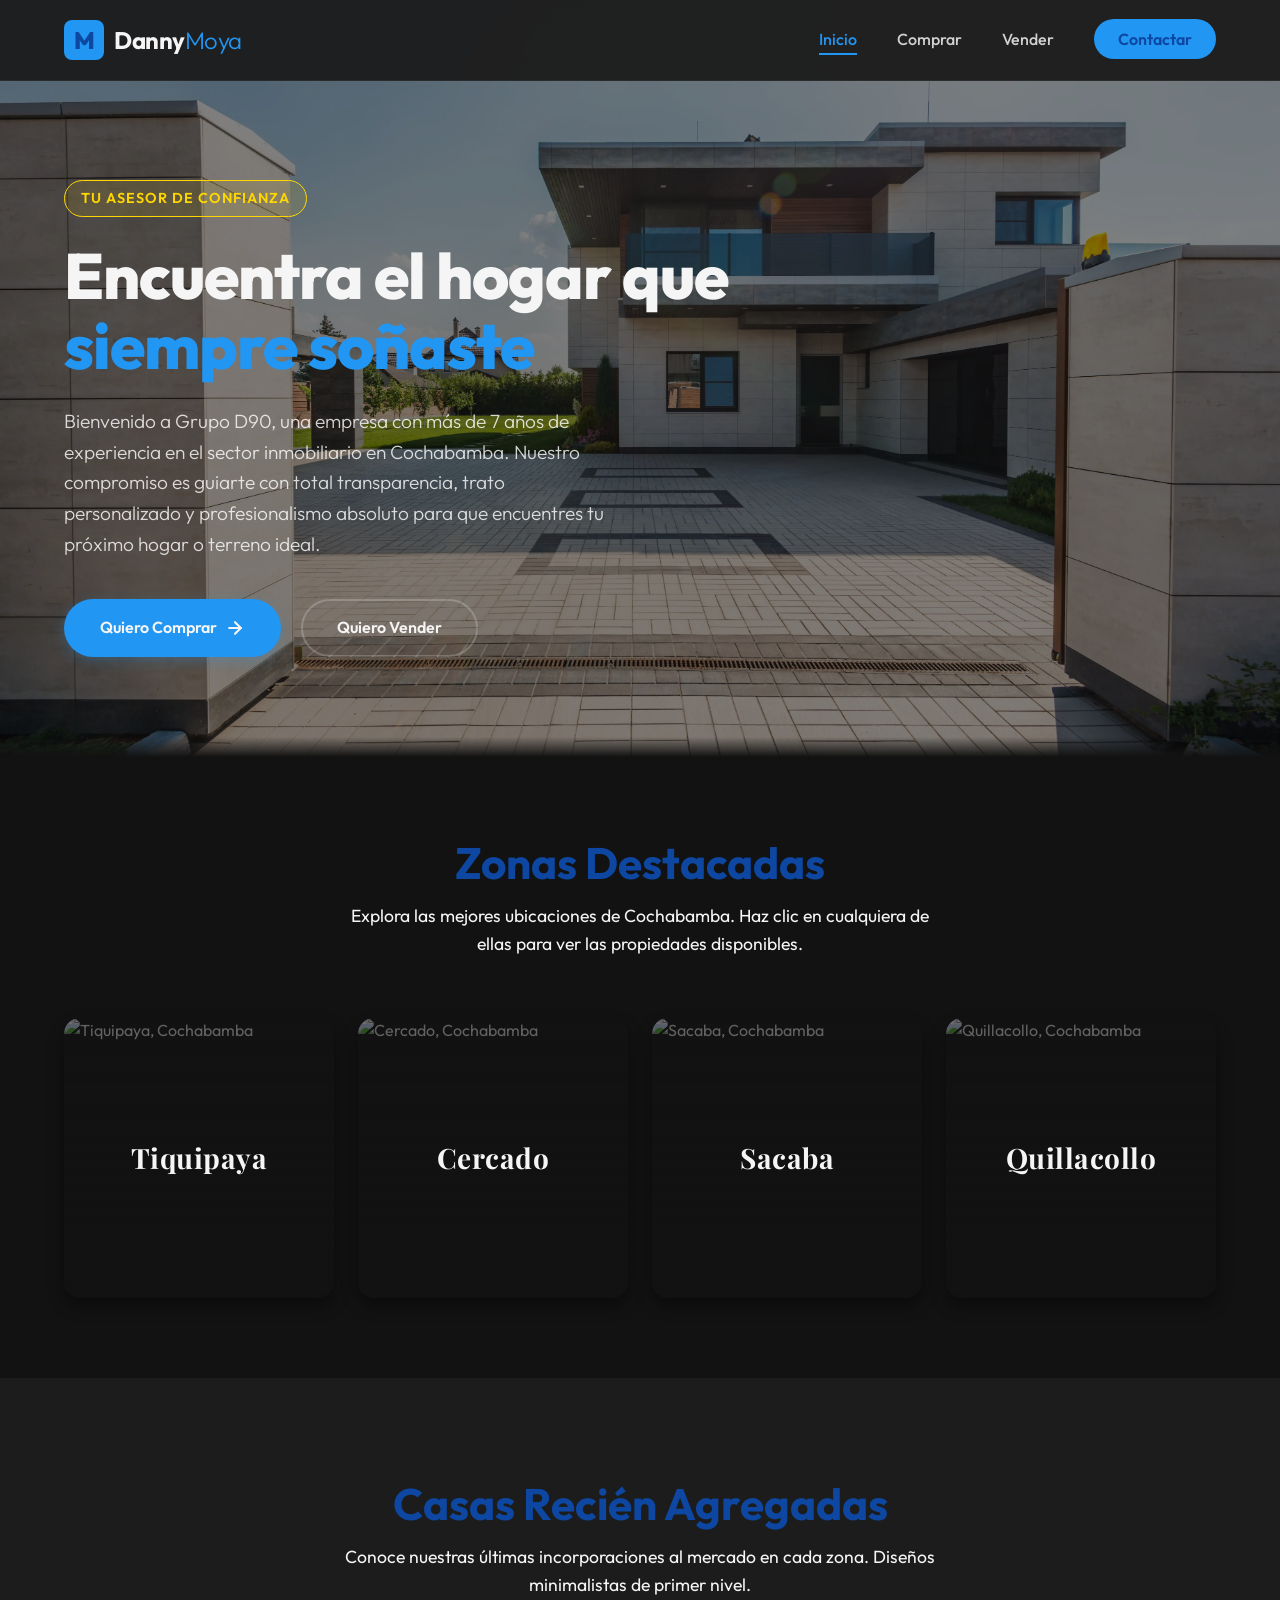
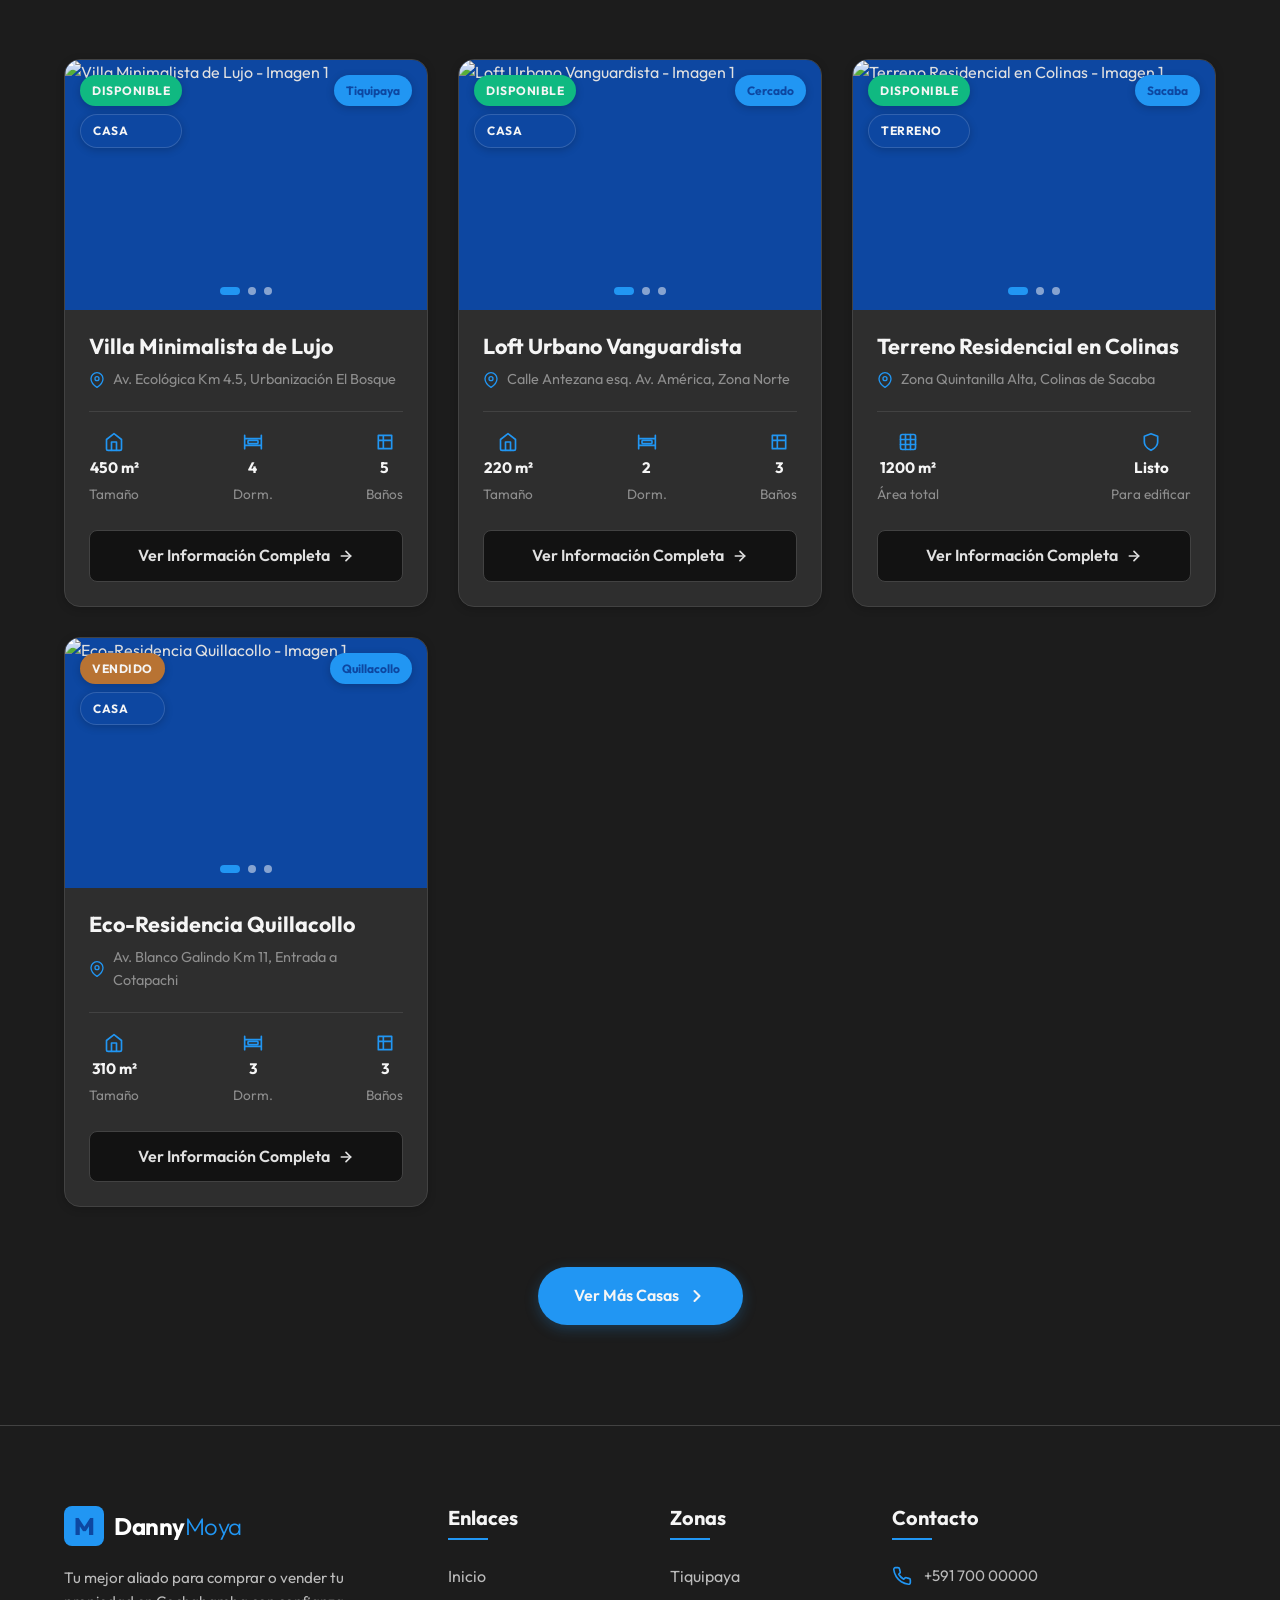
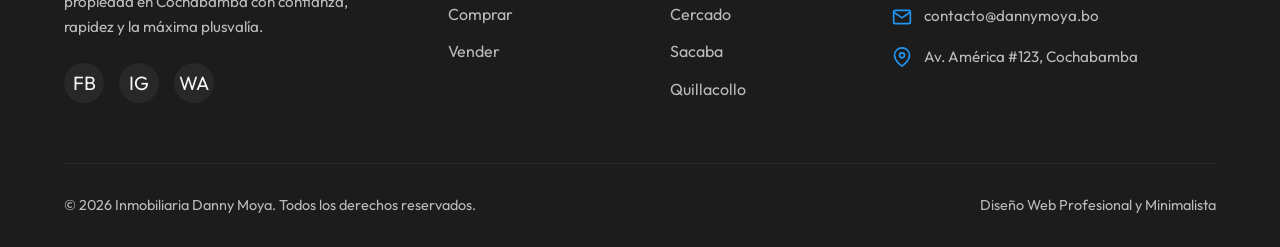
==== index.html @ ab3c9e82 "modificaciones texto y formato cambio de texto en presentacion y formato en la imagen  de fondo" ====
<!DOCTYPE html>
<html lang="es">

<head>
  <meta charset="UTF-8">
  <meta name="viewport" content="width=device-width, initial-scale=1.0">
  <title>Danny Moya | Asesor Inmobiliario Premium</title>

  <!-- Metadatos SEO -->
  <meta name="description"
    content="Encuentra la casa o terreno de tus sueños en Cochabamba con Danny Moya. Asesoría experta en Tiquipaya, Cercado, Sacaba y Quillacollo. Transparencia y trato personalizado.">
  <meta name="keywords"
    content="inmobiliaria, danny moya, cochabamba, tiquipaya, cercado, sacaba, quillacollo, comprar casa, vender casa, terrenos cochabamba">
  <meta name="author" content="Danny Moya Inmobiliaria">

  <!-- CSS Stylesheets -->
  <link rel="stylesheet" href="css/style.css">
</head>

<body>

  <!-- Cabecera de Navegación -->
  <header>
    <div class="nav-container">
      <a href="index.html" class="logo" id="header-logo">
        <div class="logo-icon">M</div>
        <div class="logo-text">Danny<span>Moya</span></div>
      </a>

      <ul class="nav-menu" id="nav-links-list">
        <li><a href="index.html" class="nav-link active" id="nav-home">Inicio</a></li>
        <li><a href="comprar.html" class="nav-link" id="nav-buy">Comprar</a></li>
        <li><a href="vender.html" class="nav-link" id="nav-sell">Vender</a></li>
        <li><a href="vender.html#contact-section" class="nav-btn" id="nav-contact">Contactar</a></li>
      </ul>

      <div class="menu-toggle" id="mobile-burger-menu">
        <span></span>
        <span></span>
        <span></span>
      </div>
    </div>
  </header>

  <!-- Sección de Presentación / Héroe -->
  <section class="hero-section" id="hero-welcome">
    <div class="container">
      <div class="hero-content animate-fade-in-up">
        <span class="hero-badge">Tu Asesor de Confianza</span>
        <h1>Encuentra el hogar que <br> <span>siempre soñaste</span></h1>
        <p>Bienvenido a Grupo D90, una empresa con más de 7 años de experiencia en el sector inmobiliario en Cochabamba.
          Nuestro compromiso es guiarte con total transparencia, trato personalizado y profesionalismo
          absoluto para que encuentres tu próximo hogar o terreno ideal.
        </p>
        <div class="hero-buttons">
          <a href="comprar.html" class="btn-primary" id="hero-btn-buy">
            <span>Quiero Comprar</span>
            <svg viewBox="0 0 24 24" width="20" height="20" stroke="currentColor" stroke-width="2.5" fill="none"
              stroke-linecap="round" stroke-linejoin="round">
              <line x1="5" y1="12" x2="19" y2="12"></line>
              <polyline points="12 5 19 12 12 19"></polyline>
            </svg>
          </a>
          <a href="vender.html" class="btn-secondary" id="hero-btn-sell">Quiero Vender</a>
        </div>
      </div>
      <!--<div class="hero-image animate-fade-in">
        <div class="hero-image-wrapper">
          <img src="img/usuario.jpg" alt="Danny Moya - Asesor Inmobiliario Profesional">
        </div>
        <div class="hero-frame"></div>
      </div>-->
    </div>
  </section>

  <!-- Sección de Selección de Zonas -->
  <section class="container" id="zones-selection">
    <div class="section-title animate-fade-in-up">
      <h2>Zonas Destacadas</h2>
      <p>Explora las mejores ubicaciones de Cochabamba. Haz clic en cualquiera de ellas para ver las propiedades
        disponibles.</p>
    </div>

    <div class="zones-grid">
      <!-- Tiquipaya -->
      <div class="zone-card animate-fade-in-up delay-100" data-zone="Tiquipaya" id="zone-card-tiquipaya">
        <img src="https://images.unsplash.com/photo-1500382017468-9049fed747ef?q=80&w=800" alt="Tiquipaya, Cochabamba">
        <div class="zone-overlay"></div>
        <div class="zone-name">Tiquipaya</div>
      </div>

      <!-- Cercado -->
      <div class="zone-card animate-fade-in-up delay-200" data-zone="Cercado" id="zone-card-cercado">
        <img src="https://images.unsplash.com/photo-1477959858617-67f85cf4f1df?q=80&w=800" alt="Cercado, Cochabamba">
        <div class="zone-overlay"></div>
        <div class="zone-name">Cercado</div>
      </div>

      <!-- Sacaba -->
      <div class="zone-card animate-fade-in-up delay-300" data-zone="Sacaba" id="zone-card-sacaba">
        <img src="https://images.unsplash.com/photo-1513694203232-719a280e022f?q=80&w=800" alt="Sacaba, Cochabamba">
        <div class="zone-overlay"></div>
        <div class="zone-name">Sacaba</div>
      </div>

      <!-- Quillacollo -->
      <div class="zone-card animate-fade-in-up delay-400" data-zone="Quillacollo" id="zone-card-quillacollo">
        <img src="https://images.unsplash.com/photo-1464822759023-fed622ff2c3b?q=80&w=800"
          alt="Quillacollo, Cochabamba">
        <div class="zone-overlay"></div>
        <div class="zone-name">Quillacollo</div>
      </div>
    </div>
  </section>

  <!-- Sección de Catálogo de Recién Agregados -->
  <section class="catalog-section" id="catalog-home-section">
    <div class="container" style="padding: 0;">
      <div class="section-title animate-fade-in-up">
        <h2>Casas Recién Agregadas</h2>
        <p>Conoce nuestras últimas incorporaciones al mercado en cada zona. Diseños minimalistas de primer nivel.</p>
      </div>

      <!-- Catálogo dinámico (JS carga propiedades aquí) -->
      <div class="catalog-grid" id="recent-catalog">
        <!-- Render dinámico desde main.js -->
      </div>

      <!-- Botón Ver Más Casas -->
      <div class="more-btn-container animate-fade-in-up">
        <a href="comprar.html" class="btn-primary" id="btn-see-more-properties">
          <span>Ver Más Casas</span>
          <svg viewBox="0 0 24 24" width="20" height="20" stroke="currentColor" stroke-width="2.5" fill="none"
            stroke-linecap="round" stroke-linejoin="round">
            <polyline points="9 18 15 12 9 6"></polyline>
          </svg>
        </a>
      </div>
    </div>
  </section>

  <!-- Pie de Página -->
  <footer>
    <div class="footer-grid">
      <div class="footer-col">
        <a href="index.html" class="logo" style="margin-bottom: 20px;">
          <div class="logo-icon">M</div>
          <div class="logo-text" style="color: white;">Danny<span>Moya</span></div>
        </a>
        <p class="footer-desc">Tu mejor aliado para comprar o vender tu propiedad en Cochabamba con confianza, rapidez y
          la máxima plusvalía.</p>
        <div class="social-links">
          <a href="#" class="social-btn" id="social-fb">FB</a>
          <a href="#" class="social-btn" id="social-ig">IG</a>
          <a href="#" class="social-btn" id="social-wa">WA</a>
        </div>
      </div>

      <div class="footer-col">
        <h3>Enlaces</h3>
        <ul class="footer-links">
          <li><a href="index.html" id="foot-home">Inicio</a></li>
          <li><a href="comprar.html" id="foot-buy">Comprar</a></li>
          <li><a href="vender.html" id="foot-sell">Vender</a></li>
        </ul>
      </div>

      <div class="footer-col">
        <h3>Zonas</h3>
        <ul class="footer-links">
          <li><a href="comprar.html?zona=Tiquipaya" id="foot-zone-tiq">Tiquipaya</a></li>
          <li><a href="comprar.html?zona=Cercado" id="foot-zone-cer">Cercado</a></li>
          <li><a href="comprar.html?zona=Sacaba" id="foot-zone-sac">Sacaba</a></li>
          <li><a href="comprar.html?zona=Quillacollo" id="foot-zone-qui">Quillacollo</a></li>
        </ul>
      </div>

      <div class="footer-col">
        <h3>Contacto</h3>
        <div class="footer-contact">
          <div class="footer-contact-item">
            <svg viewBox="0 0 24 24" stroke="currentColor" stroke-width="2" fill="none" stroke-linecap="round"
              stroke-linejoin="round">
              <path
                d="M22 16.92v3a2 2 0 0 1-2.18 2 19.79 19.79 0 0 1-8.63-3.07 19.5 19.5 0 0 1-6-6 19.79 19.79 0 0 1-3.07-8.67A2 2 0 0 1 4.11 2h3a2 2 0 0 1 2 1.72 12.84 12.84 0 0 0 .7 2.81 2 2 0 0 1-.45 2.11L8.09 9.91a16 16 0 0 0 6 6l1.27-1.27a2 2 0 0 1 2.11-.45 12.84 12.84 0 0 0 2.81.7A2 2 0 0 1 22 16.92z">
              </path>
            </svg>
            <span>+591 700 00000</span>
          </div>
          <div class="footer-contact-item">
            <svg viewBox="0 0 24 24" stroke="currentColor" stroke-width="2" fill="none" stroke-linecap="round"
              stroke-linejoin="round">
              <path d="M4 4h16c1.1 0 2 .9 2 2v12c0 1.1-.9 2-2 2H4c-1.1 0-2-.9-2-2V6c0-1.1.9-2 2-2z"></path>
              <polyline points="22,6 12,13 2,6"></polyline>
            </svg>
            <span>contacto@dannymoya.bo</span>
          </div>
          <div class="footer-contact-item">
            <svg viewBox="0 0 24 24" stroke="currentColor" stroke-width="2" fill="none" stroke-linecap="round"
              stroke-linejoin="round">
              <path d="M21 10c0 7-9 13-9 13s-9-6-9-13a9 9 0 0 1 18 0z"></path>
              <circle cx="12" cy="10" r="3"></circle>
            </svg>
            <span>Av. América #123, Cochabamba</span>
          </div>
        </div>
      </div>
    </div>

    <div class="footer-bottom">
      <p>&copy; 2026 Inmobiliaria Danny Moya. Todos los derechos reservados.</p>
      <p>Diseño Web Profesional y Minimalista</p>
    </div>
  </footer>

  <!-- Scripts -->
  <script src="js/data.js"></script>
  <script src="js/main.js"></script>
</body>

</html>
---- css/style.css ----
/* CSS Global - Inmobiliaria Danny Moya */
@import url('https://fonts.googleapis.com/css2?family=Outfit:wght@300;400;500;600;700;800&family=Playfair+Display:ital,wght@0,400;0,600;0,700;1,400&display=swap');

:root {
  /* Trust / Primary (Deep Blues from the image) */
  --primary: #0D47A1;
  /* Azul Marino Corporativo */
  --primary-light: #1E3A8A;
  /* Azul Rey Profundo */
  --primary-dark: #0A2E66;
  /* Slightly darker corporate blue */

  /* Buttons / Call to Action (Bright Blues from the image) */
  --secondary: #2196F3;
  /* Azul Brillante */
  --secondary-hover: #1976D2;
  /* Azul brillante hover */
  --secondary-light: #64B5F6;
  /* Azul Cielo Suave */

  /* Premium details / Accents (Gold and Copper from the image) */
  --accent: #FFD700;
  /* Oro Brillante */
  --accent-alt: #B87333;
  /* Cobre Dorado */

  /* Text & Information (Soft whites and light grays from the image) */
  --text-dark: #E0E0E0;
  /* Gris Claro - main text in dark mode */
  --text-light: #F5F5F5;
  /* Blanco Suave - bold text, headings */
  --text-muted: #8E8E8E;
  /* Dimmed gray for secondary/less important text */
  --text-dark-hover: #1C1C1C;

  /* Main backgrounds (Matte Black and Deep Gray from the image) */
  --bg-light: #121212;
  /* Negro Mate / Gris Muy Oscuro - body bg */
  --bg-dark: #1C1C1C;
  /* Gris Profundo - header/footer bg, dark blocks */
  --bg-card: #2E2E2E;
  /* Gris Carbón - card background, forms */
  --border-color: #424242;
  /* Gris Grafito - borders and subtle lines */

  --shadow-sm: 0 2px 8px rgba(0, 0, 0, 0.2);
  --shadow-md: 0 8px 16px rgba(0, 0, 0, 0.4);
  --shadow-lg: 0 16px 32px rgba(0, 0, 0, 0.5);
  --shadow-premium: 0 24px 48px rgba(0, 0, 0, 0.6);

  --radius-sm: 8px;
  --radius-md: 16px;
  --radius-lg: 24px;

  --transition-fast: all 0.2s ease;
  --transition-smooth: all 0.4s cubic-bezier(0.16, 1, 0.3, 1);
  --max-width: 1200px;
}

/* Reset */
* {
  margin: 0;
  padding: 0;
  box-sizing: border-box;
}

html {
  scroll-behavior: smooth;
}

body {
  font-family: 'Outfit', sans-serif;
  color: var(--text-dark);
  background-color: var(--bg-light);
  line-height: 1.6;
  overflow-x: hidden;
}

h1,
h2,
h3,
h4,
h5,
h6 {
  font-weight: 700;
  color: var(--text-light);
  line-height: 1.2;
}

a {
  text-decoration: none;
  color: inherit;
  transition: var(--transition-fast);
}

img {
  max-width: 100%;
  height: auto;
  display: block;
}

input,
select,
textarea,
button {
  font-family: inherit;
  outline: none;
  border: none;
}

/* Container */
.container {
  width: 90%;
  max-width: var(--max-width);
  margin: 0 auto;
  padding: 80px 0;
}

.container-narrow {
  width: 90%;
  max-width: 800px;
  margin: 0 auto;
  padding: 80px 0;
}

/* Header & Navigation */
header {
  position: fixed;
  top: 0;
  left: 0;
  width: 100%;
  z-index: 1000;
  background-color: rgba(28, 28, 28, 0.95);
  backdrop-filter: blur(10px);
  border-bottom: 1px solid rgba(255, 255, 255, 0.05);
  transition: var(--transition-smooth);
}

header.scrolled {
  padding: 10px 0;
  box-shadow: var(--shadow-md);
}

.nav-container {
  width: 90%;
  max-width: var(--max-width);
  margin: 0 auto;
  display: flex;
  justify-content: space-between;
  align-items: center;
  padding: 20px 0;
  transition: var(--transition-smooth);
}

header.scrolled .nav-container {
  padding: 12px 0;
}

.logo {
  display: flex;
  align-items: center;
  gap: 10px;
}

.logo-icon {
  width: 40px;
  height: 40px;
  background-color: var(--secondary);
  border-radius: var(--radius-sm);
  display: flex;
  align-items: center;
  justify-content: center;
  color: var(--primary);
  font-weight: 800;
  font-size: 1.5rem;
}

.logo-text {
  color: var(--text-light);
  font-size: 1.5rem;
  font-weight: 700;
  letter-spacing: -0.5px;
}

.logo-text span {
  color: var(--secondary);
  font-weight: 300;
}

.nav-menu {
  display: flex;
  list-style: none;
  gap: 40px;
  align-items: center;
}

.nav-link {
  color: rgba(255, 255, 255, 0.80);
  font-weight: 500;
  font-size: 1rem;
  position: relative;
  padding: 6px 0;
}

.nav-link::after {
  content: '';
  position: absolute;
  bottom: 0;
  left: 0;
  width: 0;
  height: 2px;
  background-color: var(--secondary);
  transition: var(--transition-smooth);
}

.nav-link:hover {
  color: var(--text-light);
}

.nav-link:hover::after,
.nav-link.active::after {
  width: 100%;
}

.nav-link.active {
  color: var(--secondary);
}

.nav-btn {
  background-color: var(--secondary);
  color: var(--primary);
  padding: 10px 24px;
  border-radius: 30px;
  font-weight: 600;
  transition: var(--transition-smooth);
}

.nav-btn:hover {
  background-color: var(--text-light);
  transform: translateY(-2px);
  box-shadow: 0 4px 12px rgba(33, 150, 243, 0.25);
}

.menu-toggle {
  display: none;
  flex-direction: column;
  gap: 6px;
  cursor: pointer;
}

.menu-toggle span {
  width: 30px;
  height: 2px;
  background-color: var(--text-light);
  transition: var(--transition-smooth);
}

/* Footer */
footer {
  background-color: var(--bg-dark);
  color: rgba(255, 255, 255, 0.7);
  padding: 80px 0 30px;
  border-top: 1px solid var(--border-color);
}

.footer-grid {
  width: 90%;
  max-width: var(--max-width);
  margin: 0 auto;
  display: grid;
  grid-template-columns: 2fr 1fr 1fr 2fr;
  gap: 60px;
  margin-bottom: 60px;
}

.footer-col h3 {
  color: var(--text-light);
  font-size: 1.25rem;
  margin-bottom: 24px;
  position: relative;
  padding-bottom: 10px;
}

.footer-col h3::after {
  content: '';
  position: absolute;
  bottom: 0;
  left: 0;
  width: 40px;
  height: 2px;
  background-color: var(--secondary);
}

.footer-desc {
  margin-bottom: 24px;
  font-size: 0.95rem;
}

.footer-links {
  list-style: none;
  display: flex;
  flex-direction: column;
  gap: 12px;
}

.footer-links a:hover {
  color: var(--secondary);
  padding-left: 5px;
}

.footer-contact {
  display: flex;
  flex-direction: column;
  gap: 16px;
  font-size: 0.95rem;
}

.footer-contact-item {
  display: flex;
  align-items: center;
  gap: 12px;
}

.footer-contact-item svg {
  width: 20px;
  height: 20px;
  color: var(--secondary);
  flex-shrink: 0;
}

.social-links {
  display: flex;
  gap: 15px;
}

.social-btn {
  width: 40px;
  height: 40px;
  background-color: rgba(255, 255, 255, 0.05);
  border-radius: 50%;
  display: flex;
  align-items: center;
  justify-content: center;
  color: var(--text-light);
  font-size: 1.2rem;
  transition: var(--transition-smooth);
}

.social-btn:hover {
  background-color: var(--secondary);
  color: var(--primary);
  transform: translateY(-3px);
}

.footer-bottom {
  width: 90%;
  max-width: var(--max-width);
  margin: 0 auto;
  padding-top: 30px;
  border-top: 1px solid rgba(255, 255, 255, 0.05);
  display: flex;
  justify-content: space-between;
  align-items: center;
  font-size: 0.9rem;
}

/* Page Hero Section */
.hero-page {
  background-color: var(--bg-card);
  color: var(--text-light);
  padding: 160px 0 100px;
  text-align: center;
  position: relative;
  /*background-image: linear-gradient(135deg, var(--primary) 0%, var(--primary-light) 100%);*/
  overflow: hidden;
}

.hero-page::before {
  content: '';
  position: absolute;
  width: 400px;
  height: 400px;
  background: radial-gradient(circle, rgba(255, 215, 0, 0.08) 0%, transparent 70%);
  top: -200px;
  right: -100px;
  border-radius: 50%;
}

.hero-page h1 {
  color: var(--text-light);
  font-size: 3.5rem;
  margin-bottom: 16px;
  letter-spacing: -1px;
}

.hero-page p {
  color: rgba(255, 255, 255, 0.7);
  font-size: 1.25rem;
  max-width: 600px;
  margin: 0 auto;
}

/* --- PAGINA 1: PRINCIPAL (INDEX) --- */

/* Hero / Presentación */
.hero-section {
  display: flex;
  align-items: center;
  justify-content: space-between;
  gap: 80px;
  padding: 180px 0 100px;
  /*background-color: var(--primary-dark);*/
  /*background-image: linear-gradient(135deg, var(--primary-dark) 0%, var(--primary-light) 100%);*/
  background-image:
    linear-gradient(rgba(0, 0, 0, 0.5), rgba(0, 0, 0, 0.5)),
    url('../img/casa.webp');
  background-size: cover;
  background-position: center;

  color: var(--text-light);
  position: relative;
  overflow: hidden;
}

.hero-section .container {
  display: flex;
  align-items: center;
  justify-content: space-between;
  gap: 40px;
  padding: 0;
}

.hero-section::after {
  content: '';
  position: absolute;
  bottom: 0;
  left: 0;
  width: 100%;
  height: 20px;
  background: linear-gradient(to top, var(--bg-light), transparent);
}

.hero-content {
  flex: 1.2;
}

.hero-badge {
  display: inline-block;
  background-color: rgba(255, 215, 0, 0.1);
  border: 1px solid var(--accent);
  color: var(--accent);
  padding: 6px 16px;
  border-radius: 30px;
  font-size: 0.9rem;
  font-weight: 600;
  margin-bottom: 24px;
  letter-spacing: 1px;
  text-transform: uppercase;
}

.hero-section h1 {
  color: var(--text-light);
  font-size: 4rem;
  font-weight: 800;
  line-height: 1.1;
  margin-bottom: 24px;
  letter-spacing: -1px;
}

.hero-section h1 span {
  color: var(--secondary);
}

.hero-section p {
  font-size: 1.2rem;
  color: rgba(255, 255, 255, 0.8);
  margin-bottom: 40px;
  max-width: 540px;
  font-weight: 300;
}

.hero-buttons {
  display: flex;
  gap: 20px;
  align-items: center;
}

.btn-primary {
  background-color: var(--secondary);
  color: var(--text-light);
  padding: 16px 36px;
  border-radius: 50px;
  font-weight: 600;
  font-size: 1rem;
  box-shadow: 0 4px 14px rgba(33, 150, 243, 0.25);
  display: inline-flex;
  align-items: center;
  gap: 8px;
}

.btn-primary:hover {
  background-color: var(--text-light);
  color: var(--text-dark-hover);
  transform: translateY(-3px);
  box-shadow: 0 6px 20px rgba(255, 255, 255, 0.15);
}

.btn-secondary {
  border: 2px solid rgba(255, 255, 255, 0.2);
  color: var(--text-light);
  padding: 14px 34px;
  border-radius: 50px;
  font-weight: 600;
  font-size: 1rem;
  display: inline-flex;
  align-items: center;
  gap: 8px;
}

.btn-secondary:hover {
  border-color: var(--secondary);
  color: var(--secondary);
  background-color: rgba(33, 150, 243, 0.05);
}

.hero-image {
  flex: 0.8;
  position: relative;
  display: flex;
  justify-content: center;
}

.hero-image-wrapper {
  position: relative;
  width: 380px;
  height: 480px;
  border-radius: var(--radius-lg);
  overflow: hidden;
  box-shadow: var(--shadow-premium);
  border: 4px solid rgba(255, 255, 255, 0.05);
}

.hero-image-wrapper img {
  width: 100%;
  height: 100%;
  object-fit: cover;
  transition: var(--transition-smooth);
}

.hero-image-wrapper:hover img {
  transform: scale(1.05);
}

.hero-frame {
  position: absolute;
  top: 20px;
  left: -20px;
  width: 100%;
  height: 100%;
  border: 2px solid var(--secondary);
  border-radius: var(--radius-lg);
  z-index: -1;
  transition: var(--transition-smooth);
}

.hero-image-wrapper:hover~.hero-frame {
  transform: translate(10px, -10px);
}

/* Sección de Zonas */
.section-title {
  text-align: center;
  margin-bottom: 60px;
  position: relative;
}

.section-title h2 {
  font-size: 2.75rem;
  color: var(--primary);
  margin-bottom: 12px;
}

.section-title p {
  color: var(--text-light);
  font-size: 1.1rem;
  max-width: 600px;
  margin: 0 auto;
}

.zones-grid {
  display: grid;
  grid-template-columns: repeat(4, 1fr);
  gap: 24px;
  margin-top: 40px;
}

.zone-card {
  position: relative;
  height: 280px;
  border-radius: var(--radius-md);
  overflow: hidden;
  box-shadow: var(--shadow-md);
  cursor: pointer;
  display: flex;
  align-items: center;
  justify-content: center;
  transition: var(--transition-smooth);
}

.zone-card img {
  position: absolute;
  width: 100%;
  height: 100%;
  object-fit: cover;
  z-index: 1;
  transition: var(--transition-smooth);
  filter: brightness(0.65);
}

.zone-overlay {
  position: absolute;
  top: 0;
  left: 0;
  width: 100%;
  height: 100%;
  background: linear-gradient(to top, rgba(18, 18, 18, 0.8) 0%, rgba(18, 18, 18, 0.2) 60%, rgba(18, 18, 18, 0.4) 100%);
  z-index: 2;
  transition: var(--transition-smooth);
}

.zone-name {
  position: relative;
  z-index: 3;
  color: var(--text-light);
  font-size: 1.75rem;
  font-weight: 700;
  text-align: center;
  letter-spacing: 0.5px;
  transition: var(--transition-smooth);
  font-family: 'Playfair Display', serif;
}

.zone-card:hover {
  transform: translateY(-8px);
  box-shadow: var(--shadow-premium);
}

.zone-card:hover img {
  transform: scale(1.1);
  filter: brightness(0.5);
}

.zone-card:hover .zone-overlay {
  background: linear-gradient(to top, rgba(18, 18, 18, 0.9) 0%, rgba(33, 150, 243, 0.25) 100%);
}

.zone-card:hover .zone-name {
  color: var(--secondary);
  transform: scale(1.05);
}

/* Catálogo General */
.catalog-section {
  background-color: var(--bg-dark);
  padding: 100px 0;
}

.catalog-grid {
  display: grid;
  grid-template-columns: repeat(3, 1fr);
  gap: 30px;
  margin-top: 40px;
}

/* Tarjeta de Propiedad */
.property-card {
  background-color: var(--bg-card);
  border-radius: var(--radius-md);
  overflow: hidden;
  box-shadow: var(--shadow-sm);
  border: 1px solid var(--border-color);
  transition: var(--transition-smooth);
  position: relative;
  display: flex;
  flex-direction: column;
}

.property-card:hover {
  transform: translateY(-10px);
  box-shadow: var(--shadow-lg);
  border-color: var(--secondary);
}

/* Carrusel de Tarjeta */
.property-carousel-container {
  position: relative;
  height: 250px;
  overflow: hidden;
  background-color: var(--primary);
}

.property-carousel-track {
  display: flex;
  width: 300%;
  /* 3 imágenes */
  height: 100%;
  transition: transform 0.5s cubic-bezier(0.16, 1, 0.3, 1);
}

.property-carousel-slide {
  width: 33.333%;
  height: 100%;
  flex-shrink: 0;
}

.property-carousel-slide img {
  width: 100%;
  height: 100%;
  object-fit: cover;
  transition: var(--transition-smooth);
}

.property-card:hover .property-carousel-slide img {
  transform: scale(1.03);
}

.carousel-btn {
  position: absolute;
  top: 50%;
  transform: translateY(-50%);
  width: 36px;
  height: 36px;
  border-radius: 50%;
  background-color: rgba(255, 255, 255, 0.2);
  backdrop-filter: blur(8px);
  display: flex;
  align-items: center;
  justify-content: center;
  color: var(--text-light);
  cursor: pointer;
  z-index: 10;
  transition: var(--transition-fast);
  opacity: 0;
  border: 1px solid rgba(255, 255, 255, 0.1);
}

.property-carousel-container:hover .carousel-btn {
  opacity: 1;
}

.carousel-btn:hover {
  background-color: var(--secondary);
  color: var(--primary);
  box-shadow: 0 4px 8px rgba(0, 0, 0, 0.2);
}

.carousel-btn-prev {
  left: 15px;
}

.carousel-btn-next {
  right: 15px;
}

.carousel-indicators {
  position: absolute;
  bottom: 15px;
  left: 50%;
  transform: translateX(-50%);
  display: flex;
  gap: 8px;
  z-index: 10;
}

.carousel-dot {
  width: 8px;
  height: 8px;
  border-radius: 50%;
  background-color: rgba(255, 255, 255, 0.5);
  transition: var(--transition-fast);
  cursor: pointer;
}

.carousel-dot.active {
  background-color: var(--secondary);
  width: 20px;
  border-radius: 4px;
}

/* Etiquetas */
.property-tags {
  position: absolute;
  top: 15px;
  left: 15px;
  display: flex;
  flex-direction: column;
  gap: 8px;
  z-index: 10;
}

.tag-status {
  padding: 6px 12px;
  border-radius: 30px;
  font-size: 0.75rem;
  font-weight: 700;
  text-transform: uppercase;
  letter-spacing: 0.5px;
  color: var(--text-light);
  box-shadow: var(--shadow-sm);
  display: inline-block;
}

.tag-status.available {
  background-color: #10b981;
  /* Esmeralda */
}

.tag-status.sold {
  background-color: var(--accent-alt);
  /* Cobre Dorado */
}

.tag-type {
  padding: 6px 12px;
  border-radius: 30px;
  font-size: 0.75rem;
  font-weight: 700;
  text-transform: uppercase;
  letter-spacing: 0.5px;
  color: var(--text-light);
  background-color: var(--primary);
  box-shadow: var(--shadow-sm);
  display: inline-block;
  border: 1px solid rgba(255, 255, 255, 0.15);
}

.tag-zone {
  position: absolute;
  top: 15px;
  right: 15px;
  padding: 6px 12px;
  border-radius: 30px;
  font-size: 0.75rem;
  font-weight: 700;
  color: var(--primary);
  background-color: var(--secondary);
  box-shadow: var(--shadow-sm);
  z-index: 10;
}

/* Detalles de Tarjeta */
.property-info {
  padding: 24px;
  display: flex;
  flex-direction: column;
  flex-grow: 1;
}

.property-title {
  font-size: 1.35rem;
  margin-bottom: 8px;
  color: var(--text-light);
  transition: var(--transition-fast);
  white-space: nowrap;
  overflow: hidden;
  text-overflow: ellipsis;
}

.property-title:hover {
  color: var(--secondary);
}

.property-address {
  display: flex;
  align-items: center;
  gap: 8px;
  color: var(--text-muted);
  font-size: 0.9rem;
  margin-bottom: 20px;
}

.property-address svg {
  width: 16px;
  height: 16px;
  color: var(--secondary);
  flex-shrink: 0;
}

.property-features {
  display: flex;
  justify-content: space-between;
  border-top: 1px solid var(--border-color);
  padding-top: 20px;
  margin-top: auto;
}

.feature-item {
  display: flex;
  flex-direction: column;
  align-items: center;
  gap: 4px;
  color: var(--text-muted);
  font-size: 0.85rem;
}

.feature-item-val {
  font-weight: 700;
  color: var(--text-light);
  font-size: 0.95rem;
}

.feature-item svg {
  width: 20px;
  height: 20px;
  color: var(--secondary);
}

.property-action {
  padding: 0 24px 24px;
}

.btn-card {
  width: 100%;
  display: flex;
  align-items: center;
  justify-content: center;
  gap: 8px;
  background-color: var(--bg-light);
  color: var(--text-dark);
  padding: 12px;
  border-radius: var(--radius-sm);
  font-weight: 600;
  border: 1px solid var(--border-color);
  transition: var(--transition-smooth);
}

.property-card:hover .btn-card {
  background-color: var(--primary);
  color: var(--text-light);
  border-color: var(--primary);
}

.btn-card:hover {
  background-color: var(--secondary) !important;
  color: var(--primary) !important;
  border-color: var(--secondary) !important;
  transform: translateY(-2px);
  box-shadow: var(--shadow-md);
}

/* Botón Ver Más Casas */
.more-btn-container {
  display: flex;
  justify-content: center;
  margin-top: 60px;
}

/* --- PAGINA 2: COMPRAR --- */

/* Filtros y Buscador */
.filters-section {
  background-color: var(--bg-card);
  padding: 40px 0;
  margin-top: -20px;
  position: relative;
  z-index: 10;
  /*border-bottom: 2px solid var(--secondary);*/
}

.filter-bar {
  background-color: var(--bg-dark);
  padding: 30px;
  border-radius: var(--radius-md);
  box-shadow: var(--shadow-lg);
  border: 1px solid rgba(255, 255, 255, 0.05);
  display: flex;
  gap: 20px;
  align-items: flex-end;
}

.filter-group {
  display: flex;
  flex-direction: column;
  gap: 8px;
  flex: 1;
}

.filter-group.search-group {
  flex: 1.5;
}

.filter-group label {
  color: var(--secondary);
  font-size: 0.85rem;
  font-weight: 600;
  text-transform: uppercase;
  letter-spacing: 1px;
}

.filter-input-wrapper {
  position: relative;
  display: flex;
  align-items: center;
}

.filter-input-wrapper svg {
  position: absolute;
  left: 15px;
  color: var(--text-muted);
  width: 18px;
  height: 18px;
}

.filter-bar input,
.filter-bar select {
  width: 100%;
  background-color: var(--primary);
  color: var(--text-light);
  border: 1px solid rgba(255, 255, 255, 0.1);
  padding: 14px 16px;
  border-radius: var(--radius-sm);
  font-size: 0.95rem;
  transition: var(--transition-smooth);
}

.filter-bar input {
  padding-left: 45px;
}

.filter-bar input:focus,
.filter-bar select:focus {
  border-color: var(--secondary);
  box-shadow: 0 0 0 2px rgba(212, 175, 55, 0.15);
}

.filter-btn-clear {
  background-color: rgba(255, 255, 255, 0.05);
  color: var(--text-light);
  padding: 14px 24px;
  border-radius: var(--radius-sm);
  font-weight: 600;
  cursor: pointer;
  transition: var(--transition-smooth);
  display: flex;
  align-items: center;
  gap: 8px;
  height: 52px;
}

.filter-btn-clear:hover {
  background-color: #ef4444;
  color: var(--text-light);
}

/* Resultados Vacíos */
.no-results {
  grid-column: 1 / -1;
  text-align: center;
  padding: 60px 20px;
  background-color: var(--bg-card);
  border-radius: var(--radius-md);
  box-shadow: var(--shadow-sm);
  border: 1px solid var(--border-color);
}

.no-results svg {
  width: 60px;
  height: 60px;
  color: var(--text-muted);
  margin-bottom: 20px;
}

.no-results h3 {
  font-size: 1.5rem;
  margin-bottom: 10px;
}

.no-results p {
  color: var(--text-muted);
}

/* --- PAGINA 3: VENDER --- */

.intro-vender {
  display: flex;
  align-items: center;
  gap: 80px;
  margin-bottom: 80px;
}

.intro-vender-content {
  flex: 1.2;
}

.intro-vender-content h2 {
  font-size: 2.5rem;
  margin-bottom: 24px;
}

.intro-vender-content p {
  font-size: 1.1rem;
  color: var(--text-muted);
  margin-bottom: 20px;
}

.intro-vender-image {
  flex: 0.8;
}

.experience-badge-card {
  background-color: var(--primary);
  color: var(--text-light);
  padding: 40px;
  border-radius: var(--radius-lg);
  box-shadow: var(--shadow-lg);
  border-left: 6px solid var(--secondary);
  text-align: center;
}

.experience-number {
  font-size: 4.5rem;
  font-weight: 800;
  color: var(--secondary);
  line-height: 1;
  margin-bottom: 10px;
}

.experience-text {
  font-size: 1.2rem;
  font-weight: 600;
  text-transform: uppercase;
  letter-spacing: 1px;
}

/* Aspectos Clave */
.aspects-section {
  background-color: var(--bg-card);
  padding: 100px 0;
  border-top: 1px solid var(--border-color);
  border-bottom: 1px solid var(--border-color);
}

.aspects-grid {
  display: grid;
  grid-template-columns: repeat(4, 1fr);
  gap: 30px;
  margin-top: 50px;
}

.aspect-card {
  padding: 40px 30px;
  border-radius: var(--radius-md);
  background-color: var(--bg-light);
  border: 1px solid var(--border-color);
  transition: var(--transition-smooth);
  text-align: center;
}

.aspect-card:hover {
  transform: translateY(-10px);
  box-shadow: var(--shadow-lg);
  border-color: var(--secondary);
  background-color: var(--bg-card);
}

.aspect-icon-wrapper {
  width: 70px;
  height: 70px;
  background-color: rgba(33, 150, 243, 0.1);
  border-radius: 50%;
  display: flex;
  align-items: center;
  justify-content: center;
  margin: 0 auto 24px;
  color: var(--secondary);
  transition: var(--transition-smooth);
}

.aspect-card:hover .aspect-icon-wrapper {
  background-color: var(--secondary);
  color: var(--primary);
  transform: rotateY(180deg);
}

.aspect-icon-wrapper svg {
  width: 32px;
  height: 32px;
}

.aspect-card h3 {
  font-size: 1.35rem;
  margin-bottom: 16px;
  color: var(--primary);
}

.aspect-card p {
  color: var(--text-muted);
  font-size: 0.95rem;
}

/* Formulario Vender */
.sell-form-wrapper {
  background-color: var(--bg-card);
  border-radius: var(--radius-lg);
  box-shadow: var(--shadow-premium);
  border: 1px solid var(--border-color);
  padding: 60px;
  margin-top: 40px;
}

.sell-form-grid {
  display: grid;
  grid-template-columns: repeat(2, 1fr);
  gap: 24px;
  margin-top: 30px;
}

.form-group>select {
  color: var(--text-light);
}


.form-group-full {
  grid-column: span 2;
}

.sell-form-wrapper label {
  display: block;
  font-weight: 600;
  margin-bottom: 8px;
  color: var(--secondary-light);
  font-size: 0.9rem;
}

.sell-form-wrapper input,
.sell-form-wrapper select,
.sell-form-wrapper textarea {
  width: 100%;
  padding: 14px 18px;
  border-radius: var(--radius-sm);
  background-color: var(--bg-light);
  border: 1px solid var(--border-color);
  font-size: 1rem;
  transition: var(--transition-smooth);
}

.sell-form-wrapper input:focus,
.sell-form-wrapper select:focus,
.sell-form-wrapper textarea:focus {
  background-color: var(--bg-dark);
  border-color: var(--secondary);
  box-shadow: 0 0 0 3px rgba(33, 150, 243, 0.15);
}

.btn-form {
  width: 100%;
  padding: 16px;
  background-color: var(--primary);
  color: var(--text-light);
  border-radius: var(--radius-sm);
  font-weight: 700;
  font-size: 1.1rem;
  cursor: pointer;
  transition: var(--transition-smooth);
  margin-top: 20px;
  text-align: center;
}

.btn-form:hover {
  background-color: var(--secondary);
  color: var(--primary);
  transform: translateY(-2px);
  box-shadow: var(--shadow-md);
}

/* --- PAGINA DE DETALLE --- */

.detail-grid {
  display: grid;
  grid-template-columns: 2fr 1fr;
  gap: 50px;
  align-items: start;
}

.detail-main {
  display: flex;
  flex-direction: column;
  gap: 40px;
}

/* Detalle Carrusel */
.detail-carousel-container {
  position: relative;
  height: 500px;
  border-radius: var(--radius-md);
  overflow: hidden;
  box-shadow: var(--shadow-lg);
  background-color: var(--primary);
}

.detail-carousel-track {
  display: flex;
  width: 300%;
  height: 100%;
  transition: transform 0.6s cubic-bezier(0.16, 1, 0.3, 1);
}

.detail-carousel-slide {
  width: 33.333%;
  height: 100%;
  flex-shrink: 0;
}

.detail-carousel-slide img {
  width: 100%;
  height: 100%;
  object-fit: cover;
}

.detail-tags {
  position: absolute;
  top: 25px;
  left: 25px;
  display: flex;
  gap: 12px;
  z-index: 10;
}

.detail-tags .tag-status {
  font-size: 0.85rem;
  padding: 8px 18px;
}

.detail-tags .tag-type {
  font-size: 0.85rem;
  padding: 8px 18px;
}

.detail-zone {
  position: absolute;
  top: 25px;
  right: 25px;
  font-size: 0.85rem;
  padding: 8px 18px;
  background-color: var(--secondary);
  color: var(--primary);
  font-weight: 700;
  border-radius: 30px;
  z-index: 10;
}

/* Detalle Info Básica */
.detail-header h2 {
  font-size: 2.5rem;
  color: var(--text-light);
  margin-bottom: 12px;
}

.detail-header .property-address {
  font-size: 1.1rem;
  margin-bottom: 0;
}

.detail-header .property-address svg {
  width: 20px;
  height: 20px;
}

/* Cuadrícula de características */
.detail-features-grid {
  display: grid;
  grid-template-columns: repeat(4, 1fr);
  gap: 20px;
  background-color: var(--bg-card);
  padding: 30px;
  border-radius: var(--radius-md);
  border: 1px solid var(--border-color);
  box-shadow: var(--shadow-sm);
}

.detail-feature-card {
  display: flex;
  flex-direction: column;
  align-items: center;
  gap: 8px;
  text-align: center;
  border-right: 1px solid var(--border-color);
}

.detail-feature-card:last-child {
  border-right: none;
}

.detail-feature-card svg {
  width: 32px;
  height: 32px;
  color: var(--secondary);
}

.detail-feature-label {
  font-size: 0.85rem;
  color: var(--text-muted);
}

.detail-feature-val {
  font-size: 1.2rem;
  font-weight: 700;
  color: var(--text-light);
}

/* Descripción */
.detail-description h3 {
  font-size: 1.75rem;
  margin-bottom: 20px;
  position: relative;
  padding-bottom: 10px;
}

.detail-description h3::after {
  content: '';
  position: absolute;
  bottom: 0;
  left: 0;
  width: 50px;
  height: 3px;
  background-color: var(--secondary);
}

.detail-description p {
  color: var(--text-dark);
  font-size: 1.05rem;
  line-height: 1.8;
  margin-bottom: 20px;
}

/* Mapa de Google */
.detail-map h3 {
  font-size: 1.75rem;
  margin-bottom: 20px;
  position: relative;
  padding-bottom: 10px;
}

.detail-map h3::after {
  content: '';
  position: absolute;
  bottom: 0;
  left: 0;
  width: 50px;
  height: 3px;
  background-color: var(--secondary);
}

.map-container {
  height: 400px;
  border-radius: var(--radius-md);
  overflow: hidden;
  box-shadow: var(--shadow-md);
  border: 1px solid var(--border-color);
}

.map-container iframe {
  width: 100%;
  height: 100%;
  border: 0;
}

/* Lateral (Sidebar) de Detalle */
.detail-sidebar {
  display: flex;
  flex-direction: column;
  gap: 30px;
  position: sticky;
  top: 120px;
}

.agent-card-sidebar {
  background-color: var(--primary);
  color: var(--text-light);
  padding: 40px 30px;
  border-radius: var(--radius-md);
  box-shadow: var(--shadow-lg);
  text-align: center;
  border-bottom: 4px solid var(--secondary);
}

.agent-avatar {
  width: 120px;
  height: 120px;
  border-radius: 50%;
  border: 3px solid var(--secondary);
  margin: 0 auto 20px;
  overflow: hidden;
}

.agent-avatar img {
  width: 100%;
  height: 100%;
  object-fit: cover;
}

.agent-card-sidebar h3 {
  color: var(--text-light);
  font-size: 1.5rem;
  margin-bottom: 4px;
}

.agent-card-sidebar p {
  color: var(--secondary);
  font-size: 0.9rem;
  font-weight: 500;
  margin-bottom: 20px;
  text-transform: uppercase;
  letter-spacing: 1px;
}

.agent-divider {
  height: 1px;
  background-color: rgba(255, 255, 255, 0.1);
  margin: 20px 0;
}

.agent-sidebar-form {
  text-align: left;
  display: flex;
  flex-direction: column;
  gap: 16px;
}

.agent-sidebar-form input,
.agent-sidebar-form textarea {
  width: 100%;
  padding: 12px 14px;
  border-radius: var(--radius-sm);
  background-color: var(--primary-light);
  border: 1px solid rgba(255, 255, 255, 0.1);
  color: var(--text-light);
  font-size: 0.9rem;
}

.agent-sidebar-form input:focus,
.agent-sidebar-form textarea:focus {
  border-color: var(--secondary);
}

.btn-sidebar-send {
  background-color: var(--secondary);
  color: var(--primary);
  padding: 12px;
  border-radius: var(--radius-sm);
  font-weight: 700;
  cursor: pointer;
  transition: var(--transition-smooth);
  width: 100%;
}

.btn-sidebar-send:hover {
  background-color: var(--text-light);
  transform: translateY(-2px);
}

.btn-sidebar-whatsapp {
  background-color: #25d366;
  /* WhatsApp Green */
  color: white;
  padding: 12px;
  border-radius: var(--radius-sm);
  font-weight: 700;
  display: flex;
  align-items: center;
  justify-content: center;
  gap: 8px;
  transition: var(--transition-smooth);
}

.btn-sidebar-whatsapp:hover {
  background-color: #20ba5a;
  transform: translateY(-2px);
  box-shadow: 0 4px 12px rgba(37, 211, 102, 0.25);
}

.btn-sidebar-whatsapp svg {
  width: 20px;
  height: 20px;
  fill: currentColor;
}

/* Animations */
@keyframes fadeInUp {
  from {
    opacity: 0;
    transform: translateY(30px);
  }

  to {
    opacity: 1;
    transform: translateY(0);
  }
}

@keyframes fadeIn {
  from {
    opacity: 0;
  }

  to {
    opacity: 1;
  }
}

.animate-fade-in-up {
  animation: fadeInUp 0.8s cubic-bezier(0.16, 1, 0.3, 1) forwards;
}

.animate-fade-in {
  animation: fadeIn 1s cubic-bezier(0.16, 1, 0.3, 1) forwards;
}

.delay-100 {
  animation-delay: 100ms;
}

.delay-200 {
  animation-delay: 200ms;
}

.delay-300 {
  animation-delay: 300ms;
}

.delay-400 {
  animation-delay: 400ms;
}

/* Responsive Adaptability */
@media (max-width: 1024px) {
  .hero-section {
    gap: 40px;
  }

  .hero-section h1 {
    font-size: 3.25rem;
  }

  .zones-grid {
    grid-template-columns: repeat(2, 1fr);
  }

  .catalog-grid {
    grid-template-columns: repeat(2, 1fr);
  }

  .footer-grid {
    grid-template-columns: repeat(2, 1fr);
    gap: 40px;
  }

  .detail-grid {
    grid-template-columns: 1fr;
    gap: 40px;
  }

  .detail-sidebar {
    position: static;
  }

  .aspects-grid {
    grid-template-columns: repeat(2, 1fr);
  }
}

@media (max-width: 768px) {
  .nav-menu {
    position: fixed;
    top: 80px;
    left: -100%;
    width: 100%;
    height: calc(100vh - 80px);
    background-color: var(--primary);
    flex-direction: column;
    padding: 60px 40px;
    gap: 30px;
    transition: var(--transition-smooth);
    border-top: 1px solid rgba(255, 255, 255, 0.05);
    z-index: 999;
  }

  .nav-menu.active {
    left: 0;
  }

  .menu-toggle {
    display: flex;
  }

  header.scrolled .nav-menu {
    top: 64px;
    height: calc(100vh - 64px);
  }

  /* Menu burger state active */
  .menu-toggle.active span:nth-child(1) {
    transform: translateY(8px) rotate(45deg);
  }

  .menu-toggle.active span:nth-child(2) {
    opacity: 0;
  }

  .menu-toggle.active span:nth-child(3) {
    transform: translateY(-8px) rotate(-45deg);
  }

  .hero-section {
    flex-direction: column;
    padding: 140px 0 80px;
    text-align: center;
  }

  .hero-section .container {
    flex-direction: column;
    gap: 40px;
  }

  .hero-buttons {
    justify-content: center;
  }

  .hero-image {
    width: 100%;
    max-width: 380px;
    margin: 40px auto 0;
  }

  .hero-image-wrapper {
    width: 100%;
    height: 400px;
  }

  .hero-frame {
    display: none;
  }

  .section-title h2 {
    font-size: 2.25rem;
  }

  .filter-bar {
    flex-direction: column;
    align-items: stretch;
    gap: 15px;
  }

  .filter-group.search-group {
    flex: auto;
  }

  .filter-btn-clear {
    justify-content: center;
  }

  .intro-vender {
    flex-direction: column-reverse;
    gap: 40px;
    text-align: center;
  }

  .sell-form-wrapper {
    padding: 30px;
  }

  .sell-form-grid {
    grid-template-columns: 1fr;
  }

  .form-group-full {
    grid-column: span 1;
  }

  .detail-features-grid {
    grid-template-columns: repeat(2, 1fr);
    gap: 15px;
  }

  .detail-feature-card {
    border-right: none;
    padding: 10px;
  }

  .detail-feature-card:nth-child(odd) {
    border-right: 1px solid var(--border-color);
  }

  .detail-carousel-container {
    height: 350px;
  }

  .detail-header h2 {
    font-size: 2rem;
  }
}

@media (max-width: 480px) {
  .zones-grid {
    grid-template-columns: 1fr;
  }

  .catalog-grid {
    grid-template-columns: 1fr;
  }

  .aspects-grid {
    grid-template-columns: 1fr;
  }

  .footer-grid {
    grid-template-columns: 1fr;
    gap: 30px;
  }

  .footer-bottom {
    flex-direction: column;
    gap: 15px;
    text-align: center;
  }

  .hero-buttons {
    flex-direction: column;
    width: 100%;
  }

  .btn-primary,
  .btn-secondary {
    width: 100%;
    justify-content: center;
  }

  .detail-features-grid {
    grid-template-columns: 1fr;
  }

  .detail-feature-card {
    border-right: none !important;
    border-bottom: 1px solid var(--border-color);
    padding-bottom: 15px;
  }

  .detail-feature-card:last-child {
    border-bottom: none;
    padding-bottom: 0;
  }

  .detail-carousel-container {
    height: 250px;
  }
}
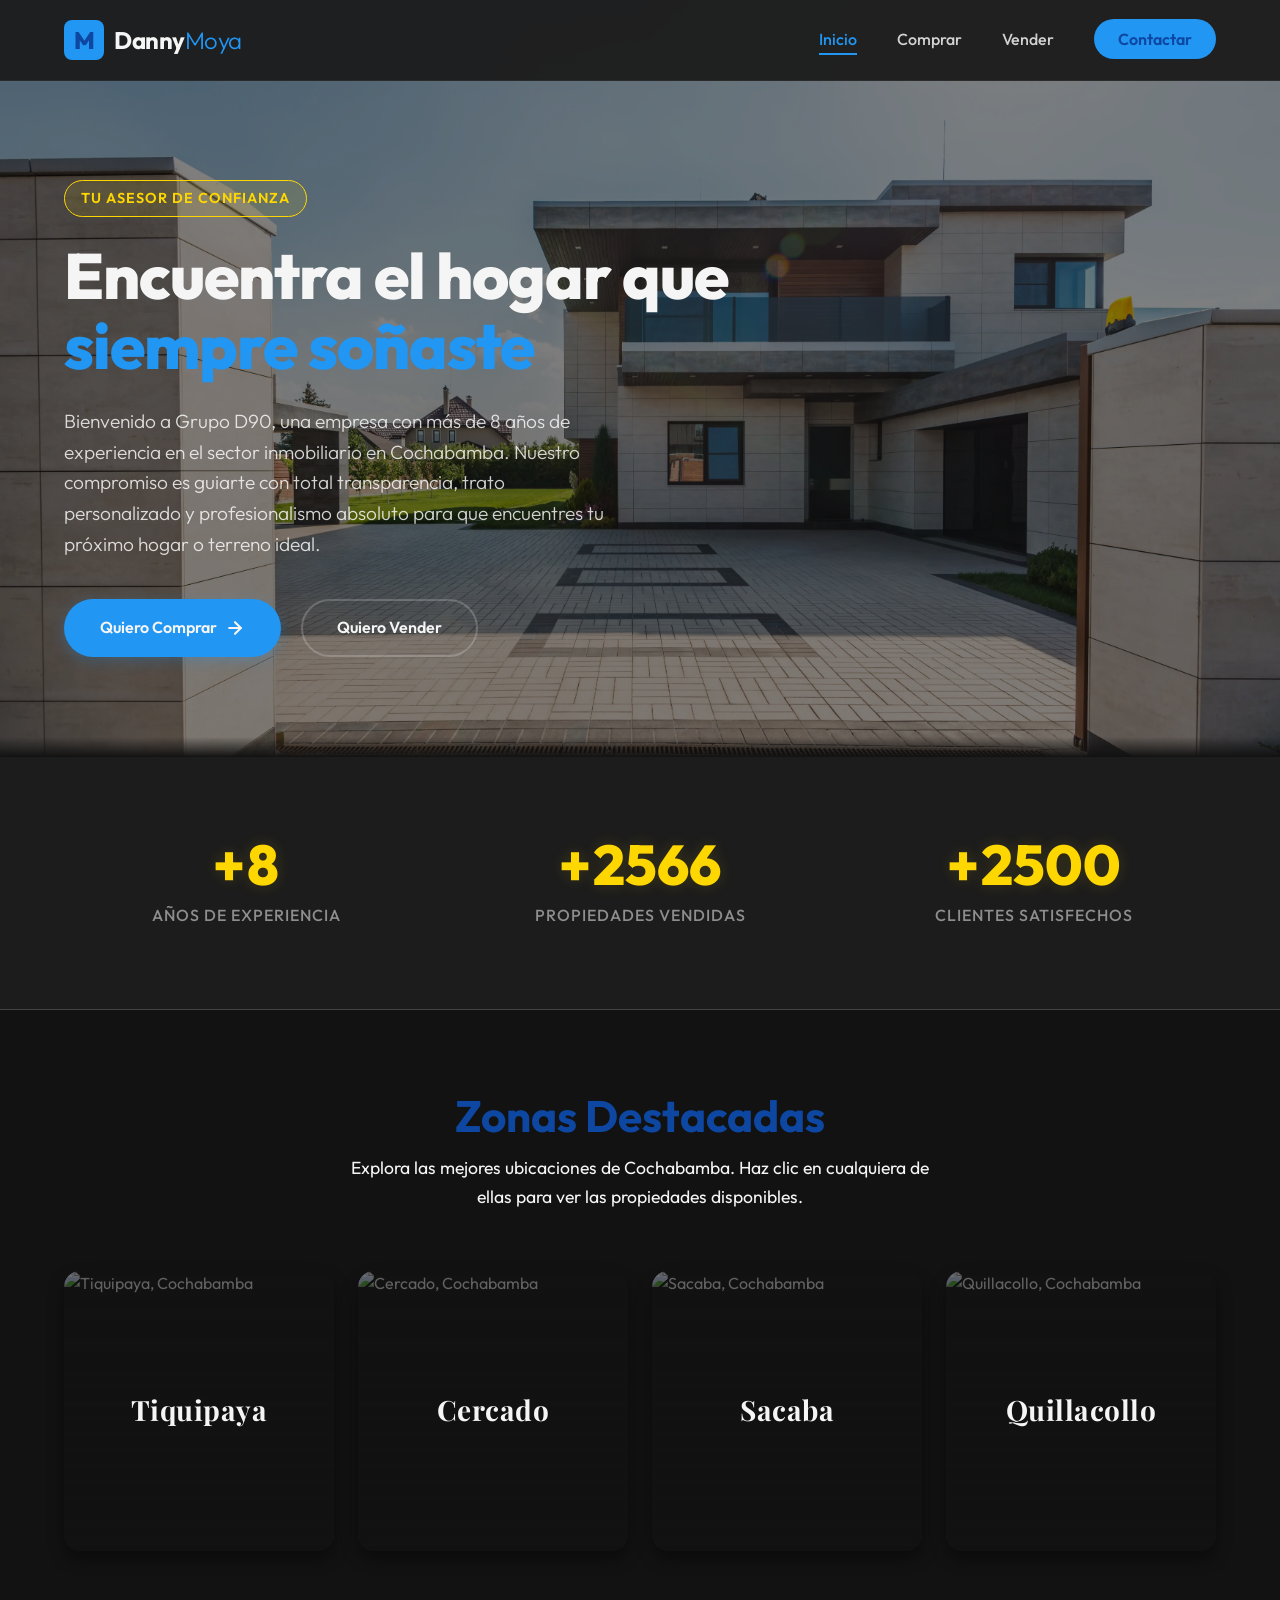
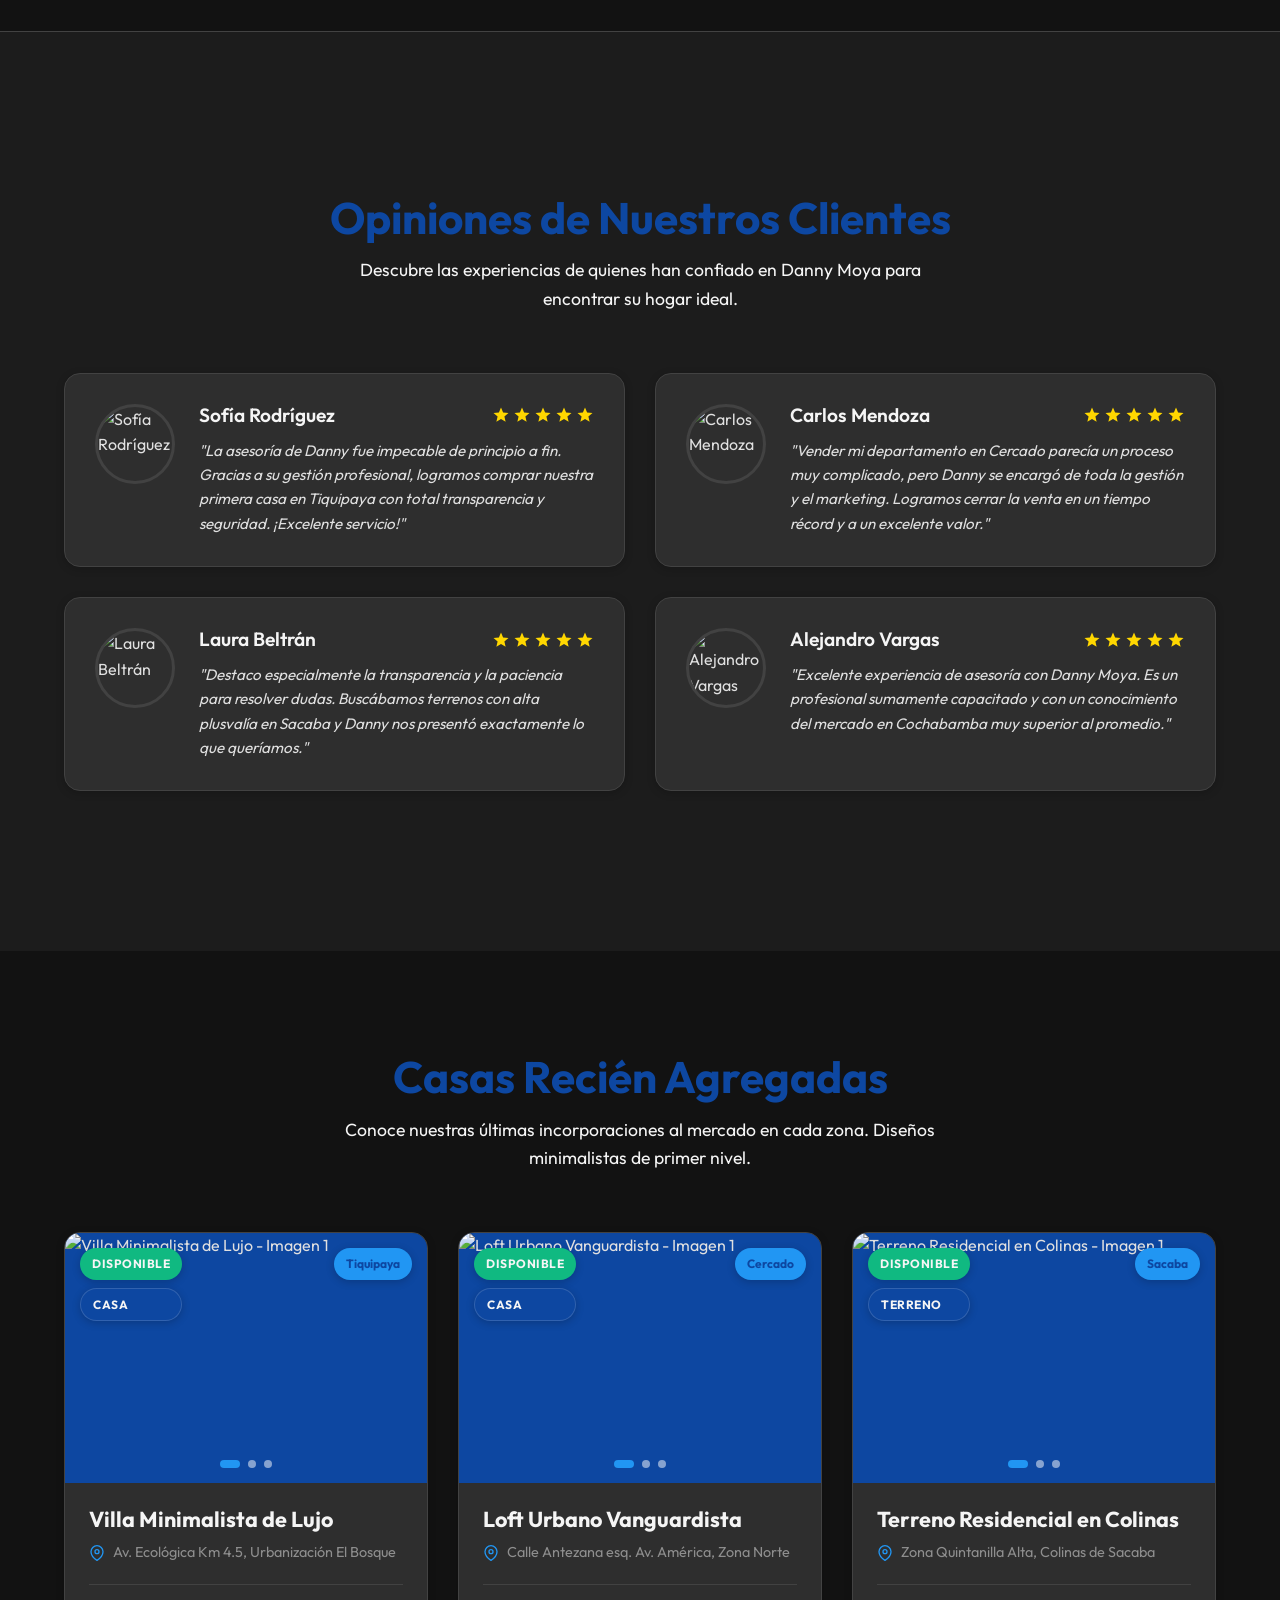
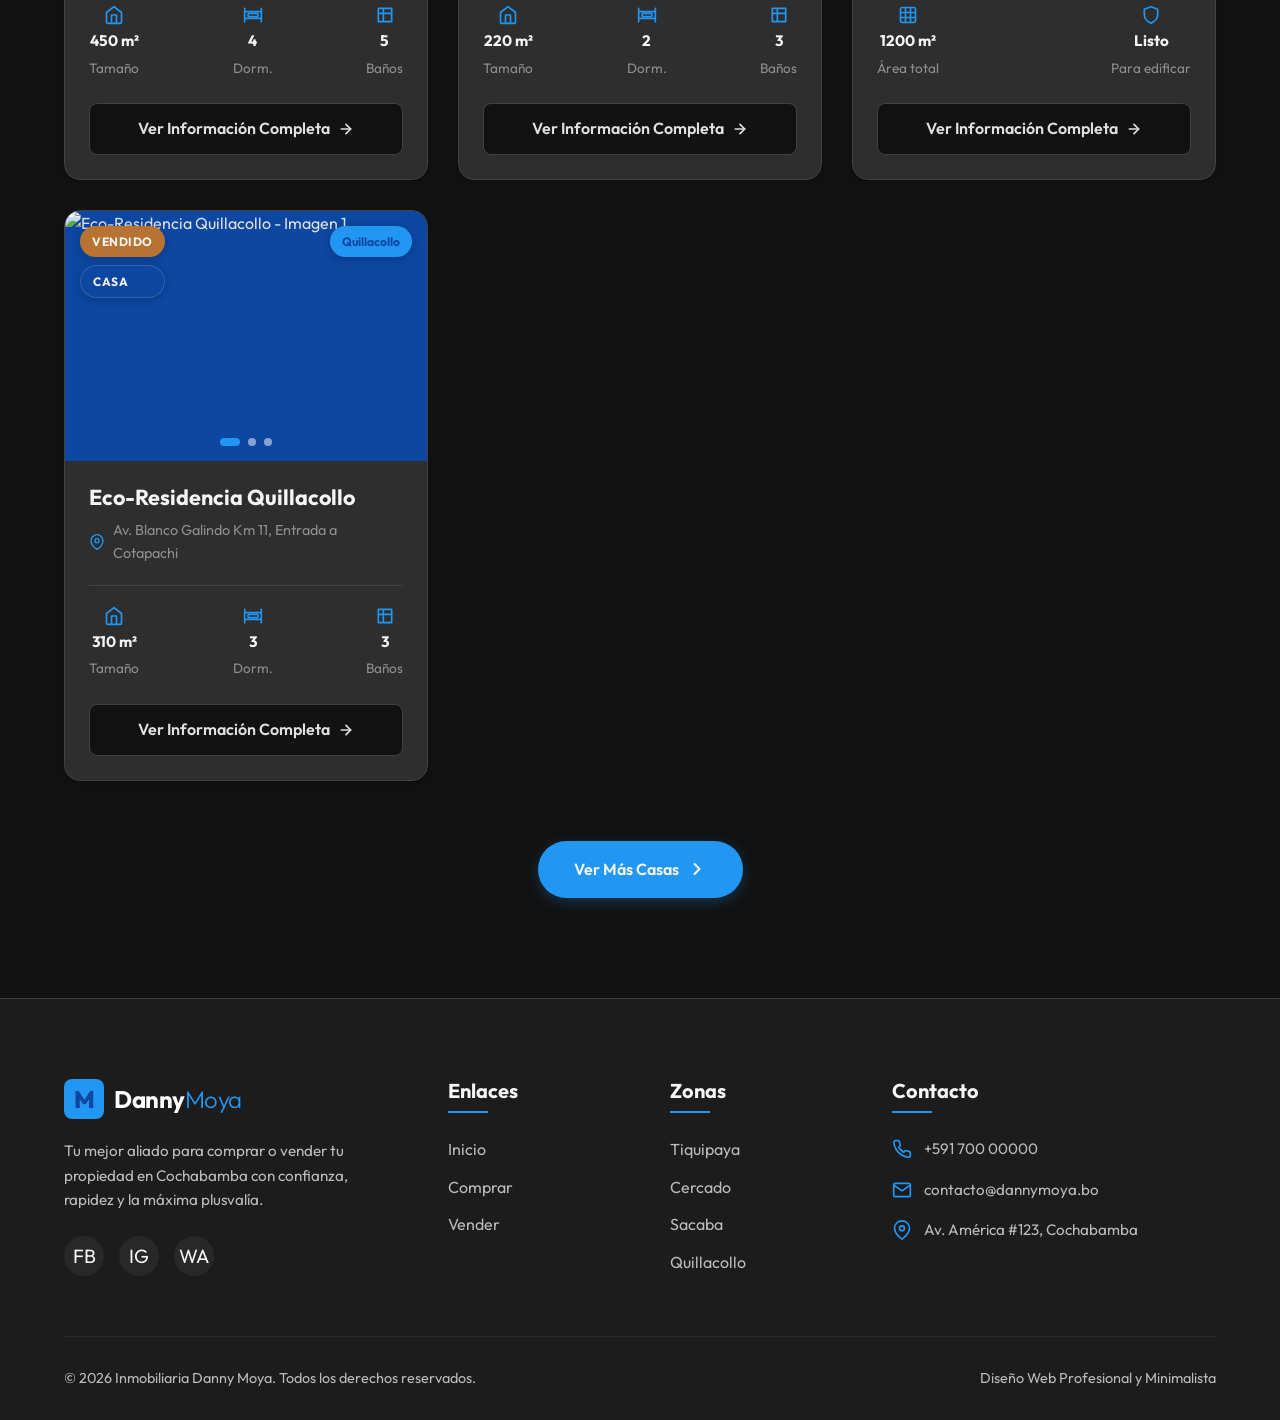
==== commit a668c967: "animacion, contador y testimonio agregacion de las secciones de contador y testimonios en index.html" ====
--- a/index.html
+++ b/index.html
@@ -48,7 +48,7 @@
       <div class="hero-content animate-fade-in-up">
         <span class="hero-badge">Tu Asesor de Confianza</span>
         <h1>Encuentra el hogar que <br> <span>siempre soñaste</span></h1>
-        <p>Bienvenido a Grupo D90, una empresa con más de 7 años de experiencia en el sector inmobiliario en Cochabamba.
+        <p>Bienvenido a Grupo D90, una empresa con más de 8 años de experiencia en el sector inmobiliario en Cochabamba.
           Nuestro compromiso es guiarte con total transparencia, trato personalizado y profesionalismo
           absoluto para que encuentres tu próximo hogar o terreno ideal.
         </p>
@@ -73,8 +73,34 @@
     </div>
   </section>
 
+  <!-- Sección de Contador de Estadísticas -->
+  <section class="stats-section" id="stats-counter-section">
+    <div class="container stats-container animate-show-scroll">
+      <div class="stats-grid">
+        <div class="stat-item">
+          <div class="stat-number-wrapper">
+            <span class="stat-prefix">+</span><span class="stat-number" data-target="8">0</span>
+          </div>
+          <p class="stat-label">Años de Experiencia</p>
+        </div>
+        <div class="stat-item">
+          <div class="stat-number-wrapper">
+            <span class="stat-prefix">+</span><span class="stat-number" data-target="2566">0</span>
+          </div>
+          <p class="stat-label">Propiedades Vendidas</p>
+        </div>
+        <div class="stat-item">
+          <div class="stat-number-wrapper">
+            <span class="stat-prefix">+</span><span class="stat-number" data-target="2500">0</span>
+          </div>
+          <p class="stat-label">Clientes Satisfechos</p>
+        </div>
+      </div>
+    </div>
+  </section>
+
   <!-- Sección de Selección de Zonas -->
-  <section class="container" id="zones-selection">
+  <section class="container animate-show-scroll" id="zones-selection">
     <div class="section-title animate-fade-in-up">
       <h2>Zonas Destacadas</h2>
       <p>Explora las mejores ubicaciones de Cochabamba. Haz clic en cualquiera de ellas para ver las propiedades
@@ -113,8 +139,150 @@
     </div>
   </section>
 
+  <!-- Sección de Testimonios -->
+  <section class="testimonials-section" id="client-testimonials">
+    <div class="container animate-show-scroll">
+      <div class="section-title animate-fade-in-up">
+        <h2>Opiniones de Nuestros Clientes</h2>
+        <p>Descubre las experiencias de quienes han confiado en Danny Moya para encontrar su hogar ideal.</p>
+      </div>
+
+      <div class="testimonials-grid">
+        <!-- Testimonio 1 -->
+        <div class="testimonial-card animate-fade-in-up delay-100">
+          <div class="testimonial-avatar">
+            <img src="https://images.unsplash.com/photo-1544005313-94ddf0286df2?q=80&w=200&h=200&fit=crop"
+              alt="Sofía Rodríguez">
+          </div>
+          <div class="testimonial-content">
+            <div class="testimonial-header">
+              <h4 class="testimonial-name">Sofía Rodríguez</h4>
+              <div class="testimonial-rating">
+                <svg viewBox="0 0 24 24" class="star-icon">
+                  <path d="M12 17.27L18.18 21l-1.64-7.03L22 9.24l-7.19-.61L12 2 9.19 8.63 2 9.24l5.46 4.73L5.82 21z" />
+                </svg>
+                <svg viewBox="0 0 24 24" class="star-icon">
+                  <path d="M12 17.27L18.18 21l-1.64-7.03L22 9.24l-7.19-.61L12 2 9.19 8.63 2 9.24l5.46 4.73L5.82 21z" />
+                </svg>
+                <svg viewBox="0 0 24 24" class="star-icon">
+                  <path d="M12 17.27L18.18 21l-1.64-7.03L22 9.24l-7.19-.61L12 2 9.19 8.63 2 9.24l5.46 4.73L5.82 21z" />
+                </svg>
+                <svg viewBox="0 0 24 24" class="star-icon">
+                  <path d="M12 17.27L18.18 21l-1.64-7.03L22 9.24l-7.19-.61L12 2 9.19 8.63 2 9.24l5.46 4.73L5.82 21z" />
+                </svg>
+                <svg viewBox="0 0 24 24" class="star-icon">
+                  <path d="M12 17.27L18.18 21l-1.64-7.03L22 9.24l-7.19-.61L12 2 9.19 8.63 2 9.24l5.46 4.73L5.82 21z" />
+                </svg>
+              </div>
+            </div>
+            <p class="testimonial-text">"La asesoría de Danny fue impecable de principio a fin. Gracias a su gestión
+              profesional, logramos comprar nuestra primera casa en Tiquipaya con total transparencia y seguridad.
+              ¡Excelente servicio!"</p>
+          </div>
+        </div>
+
+        <!-- Testimonio 2 -->
+        <div class="testimonial-card animate-fade-in-up delay-200">
+          <div class="testimonial-avatar">
+            <img src="https://images.unsplash.com/photo-1506794778202-cad84cf45f1d?q=80&w=200&h=200&fit=crop"
+              alt="Carlos Mendoza">
+          </div>
+          <div class="testimonial-content">
+            <div class="testimonial-header">
+              <h4 class="testimonial-name">Carlos Mendoza</h4>
+              <div class="testimonial-rating">
+                <svg viewBox="0 0 24 24" class="star-icon">
+                  <path d="M12 17.27L18.18 21l-1.64-7.03L22 9.24l-7.19-.61L12 2 9.19 8.63 2 9.24l5.46 4.73L5.82 21z" />
+                </svg>
+                <svg viewBox="0 0 24 24" class="star-icon">
+                  <path d="M12 17.27L18.18 21l-1.64-7.03L22 9.24l-7.19-.61L12 2 9.19 8.63 2 9.24l5.46 4.73L5.82 21z" />
+                </svg>
+                <svg viewBox="0 0 24 24" class="star-icon">
+                  <path d="M12 17.27L18.18 21l-1.64-7.03L22 9.24l-7.19-.61L12 2 9.19 8.63 2 9.24l5.46 4.73L5.82 21z" />
+                </svg>
+                <svg viewBox="0 0 24 24" class="star-icon">
+                  <path d="M12 17.27L18.18 21l-1.64-7.03L22 9.24l-7.19-.61L12 2 9.19 8.63 2 9.24l5.46 4.73L5.82 21z" />
+                </svg>
+                <svg viewBox="0 0 24 24" class="star-icon">
+                  <path d="M12 17.27L18.18 21l-1.64-7.03L22 9.24l-7.19-.61L12 2 9.19 8.63 2 9.24l5.46 4.73L5.82 21z" />
+                </svg>
+              </div>
+            </div>
+            <p class="testimonial-text">"Vender mi departamento en Cercado parecía un proceso muy complicado, pero Danny
+              se encargó de toda la gestión y el marketing. Logramos cerrar la venta en un tiempo récord y a un
+              excelente valor."</p>
+          </div>
+        </div>
+
+        <!-- Testimonio 3 -->
+        <div class="testimonial-card animate-fade-in-up delay-300">
+          <div class="testimonial-avatar">
+            <img src="https://images.unsplash.com/photo-1494790108377-be9c29b29330?q=80&w=200&h=200&fit=crop"
+              alt="Laura Beltrán">
+          </div>
+          <div class="testimonial-content">
+            <div class="testimonial-header">
+              <h4 class="testimonial-name">Laura Beltrán</h4>
+              <div class="testimonial-rating">
+                <svg viewBox="0 0 24 24" class="star-icon">
+                  <path d="M12 17.27L18.18 21l-1.64-7.03L22 9.24l-7.19-.61L12 2 9.19 8.63 2 9.24l5.46 4.73L5.82 21z" />
+                </svg>
+                <svg viewBox="0 0 24 24" class="star-icon">
+                  <path d="M12 17.27L18.18 21l-1.64-7.03L22 9.24l-7.19-.61L12 2 9.19 8.63 2 9.24l5.46 4.73L5.82 21z" />
+                </svg>
+                <svg viewBox="0 0 24 24" class="star-icon">
+                  <path d="M12 17.27L18.18 21l-1.64-7.03L22 9.24l-7.19-.61L12 2 9.19 8.63 2 9.24l5.46 4.73L5.82 21z" />
+                </svg>
+                <svg viewBox="0 0 24 24" class="star-icon">
+                  <path d="M12 17.27L18.18 21l-1.64-7.03L22 9.24l-7.19-.61L12 2 9.19 8.63 2 9.24l5.46 4.73L5.82 21z" />
+                </svg>
+                <svg viewBox="0 0 24 24" class="star-icon">
+                  <path d="M12 17.27L18.18 21l-1.64-7.03L22 9.24l-7.19-.61L12 2 9.19 8.63 2 9.24l5.46 4.73L5.82 21z" />
+                </svg>
+              </div>
+            </div>
+            <p class="testimonial-text">"Destaco especialmente la transparencia y la paciencia para resolver dudas.
+              Buscábamos terrenos con alta plusvalía en Sacaba y Danny nos presentó exactamente lo que queríamos."</p>
+          </div>
+        </div>
+
+        <!-- Testimonio 4 -->
+        <div class="testimonial-card animate-fade-in-up delay-400">
+          <div class="testimonial-avatar">
+            <img src="https://images.unsplash.com/photo-1500648767791-00dcc994a43e?q=80&w=200&h=200&fit=crop"
+              alt="Alejandro Vargas">
+          </div>
+          <div class="testimonial-content">
+            <div class="testimonial-header">
+              <h4 class="testimonial-name">Alejandro Vargas</h4>
+              <div class="testimonial-rating">
+                <svg viewBox="0 0 24 24" class="star-icon">
+                  <path d="M12 17.27L18.18 21l-1.64-7.03L22 9.24l-7.19-.61L12 2 9.19 8.63 2 9.24l5.46 4.73L5.82 21z" />
+                </svg>
+                <svg viewBox="0 0 24 24" class="star-icon">
+                  <path d="M12 17.27L18.18 21l-1.64-7.03L22 9.24l-7.19-.61L12 2 9.19 8.63 2 9.24l5.46 4.73L5.82 21z" />
+                </svg>
+                <svg viewBox="0 0 24 24" class="star-icon">
+                  <path d="M12 17.27L18.18 21l-1.64-7.03L22 9.24l-7.19-.61L12 2 9.19 8.63 2 9.24l5.46 4.73L5.82 21z" />
+                </svg>
+                <svg viewBox="0 0 24 24" class="star-icon">
+                  <path d="M12 17.27L18.18 21l-1.64-7.03L22 9.24l-7.19-.61L12 2 9.19 8.63 2 9.24l5.46 4.73L5.82 21z" />
+                </svg>
+                <svg viewBox="0 0 24 24" class="star-icon">
+                  <path d="M12 17.27L18.18 21l-1.64-7.03L22 9.24l-7.19-.61L12 2 9.19 8.63 2 9.24l5.46 4.73L5.82 21z" />
+                </svg>
+              </div>
+            </div>
+            <p class="testimonial-text">"Excelente experiencia de asesoría con Danny Moya. Es un profesional sumamente
+              capacitado y con un conocimiento del mercado en Cochabamba muy superior al promedio."</p>
+          </div>
+        </div>
+      </div>
+    </div>
+  </section>
+
   <!-- Sección de Catálogo de Recién Agregados -->
-  <section class="catalog-section" id="catalog-home-section">
+  <section class="catalog-section animate-show-scroll" id="catalog-home-section">
     <div class="container" style="padding: 0;">
       <div class="section-title animate-fade-in-up">
         <h2>Casas Recién Agregadas</h2>
--- a/css/style.css
+++ b/css/style.css
@@ -416,6 +416,7 @@
     url('../img/casa.webp');
   background-size: cover;
   background-position: center;
+  background-attachment: fixed;
 
   color: var(--text-light);
   position: relative;
@@ -661,7 +662,7 @@
 
 /* Catálogo General */
 .catalog-section {
-  background-color: var(--bg-dark);
+  background-color: var(--bg-light);
   padding: 100px 0;
 }
 
@@ -1853,4 +1854,211 @@
   .detail-carousel-container {
     height: 250px;
   }
+}
+
+/* ==========================================================================
+   Nuevas Secciones: Contador de Resultados y Testimonios
+   ========================================================================== */
+
+/* Stats Section Styles */
+.stats-section {
+  background-color: var(--bg-dark);
+  border-bottom: 1px solid var(--border-color);
+  padding: 60px 0;
+  position: relative;
+}
+
+.stats-container {
+  padding: 0;
+}
+
+.stats-grid {
+  display: grid;
+  grid-template-columns: repeat(3, 1fr);
+  gap: 30px;
+  text-align: center;
+  align-items: center;
+}
+
+.stat-item {
+  display: flex;
+  flex-direction: column;
+  align-items: center;
+  justify-content: center;
+  padding: 20px;
+}
+
+.stat-number-wrapper {
+  display: flex;
+  align-items: center;
+  justify-content: center;
+  font-size: 3.5rem;
+  font-weight: 800;
+  line-height: 1;
+  color: var(--accent);
+  /* Oro brillante */
+  margin-bottom: 10px;
+  font-family: 'Outfit', sans-serif;
+  text-shadow: 0 0 15px rgba(255, 215, 0, 0.15);
+}
+
+.stat-prefix {
+  margin-right: 2px;
+}
+
+.stat-label {
+  font-size: 1rem;
+  color: var(--text-muted);
+  font-weight: 500;
+  text-transform: uppercase;
+  letter-spacing: 1px;
+}
+
+/* Testimonials Section Styles */
+.testimonials-section {
+  padding: 80px 0;
+  background-color: var(--bg-dark);
+  border-top: 1px solid var(--border-color);
+}
+
+.testimonials-grid {
+  display: grid;
+  grid-template-columns: repeat(2, 1fr);
+  gap: 30px;
+  margin-top: 50px;
+}
+
+.testimonial-card {
+  background-color: var(--bg-card);
+  border: 1px solid var(--border-color);
+  border-radius: var(--radius-md);
+  padding: 30px;
+  display: flex;
+  flex-direction: row;
+  gap: 24px;
+  align-items: flex-start;
+  transition: var(--transition-smooth);
+  box-shadow: var(--shadow-sm);
+}
+
+.testimonial-card:hover {
+  transform: translateY(-5px);
+  border-color: var(--secondary);
+  box-shadow: var(--shadow-md);
+}
+
+.testimonial-avatar {
+  flex-shrink: 0;
+  width: 80px;
+  height: 80px;
+  border-radius: 50%;
+  overflow: hidden;
+  border: 3px solid var(--border-color);
+  transition: var(--transition-fast);
+}
+
+.testimonial-card:hover .testimonial-avatar {
+  border-color: var(--secondary);
+}
+
+.testimonial-avatar img {
+  width: 100%;
+  height: 100%;
+  object-fit: cover;
+}
+
+.testimonial-content {
+  flex-grow: 1;
+}
+
+.testimonial-header {
+  display: flex;
+  justify-content: space-between;
+  align-items: center;
+  margin-bottom: 12px;
+  flex-wrap: wrap;
+  gap: 10px;
+}
+
+.testimonial-name {
+  font-size: 1.2rem;
+  font-weight: 600;
+  color: var(--text-light);
+}
+
+.testimonial-rating {
+  display: flex;
+  gap: 3px;
+}
+
+.star-icon {
+  width: 18px;
+  height: 18px;
+  fill: var(--accent);
+  /* Dorado/amarillo */
+}
+
+.testimonial-text {
+  font-size: 0.95rem;
+  color: var(--text-dark);
+  line-height: 1.6;
+  font-style: italic;
+}
+
+/* Responsividad para nuevas secciones */
+@media (max-width: 992px) {
+  .testimonials-grid {
+    grid-template-columns: 1fr;
+  }
+}
+
+@media (max-width: 768px) {
+  .stats-grid {
+    grid-template-columns: 1fr;
+    gap: 20px;
+  }
+
+  .stat-number-wrapper {
+    font-size: 3rem;
+  }
+}
+
+@media (max-width: 576px) {
+  .testimonial-card {
+    flex-direction: column;
+    align-items: center;
+    text-align: center;
+    padding: 24px;
+  }
+
+  .testimonial-header {
+    flex-direction: column;
+    align-items: center;
+    gap: 5px;
+  }
+}
+
+/* animacion de scroll */
+@keyframes show {
+  from {
+    opacity: 0;
+    scale: 25%;
+  }
+
+  to {
+    opacity: 1;
+    scale: 100%;
+  }
+}
+
+.animate-show-scroll {
+  view-timeline-name: --animate-show-scroll;
+  view-timeline-axis: block;
+
+  animation-timeline: --animate-show-scroll;
+  animation-name: show;
+  animation-fill-mode: both;
+
+  animation-range: entry 25% cover 25%;
+
 }
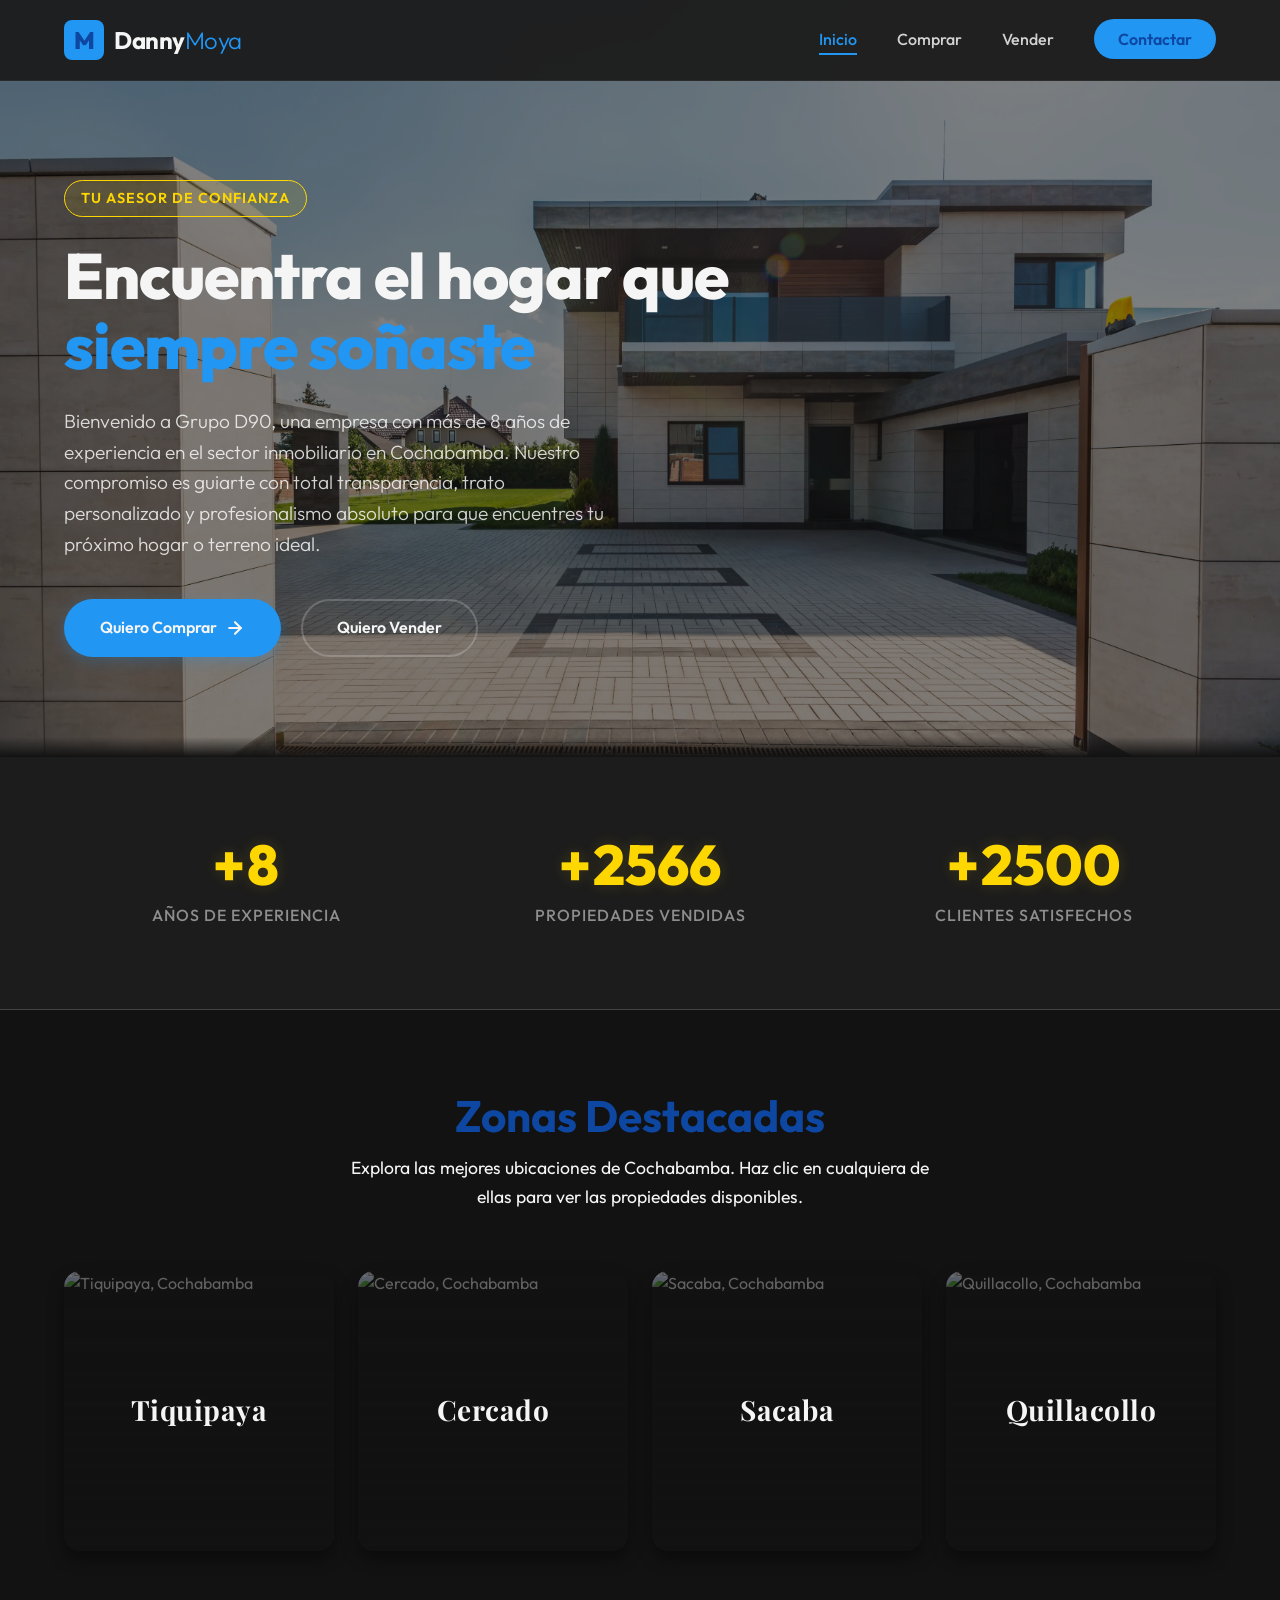
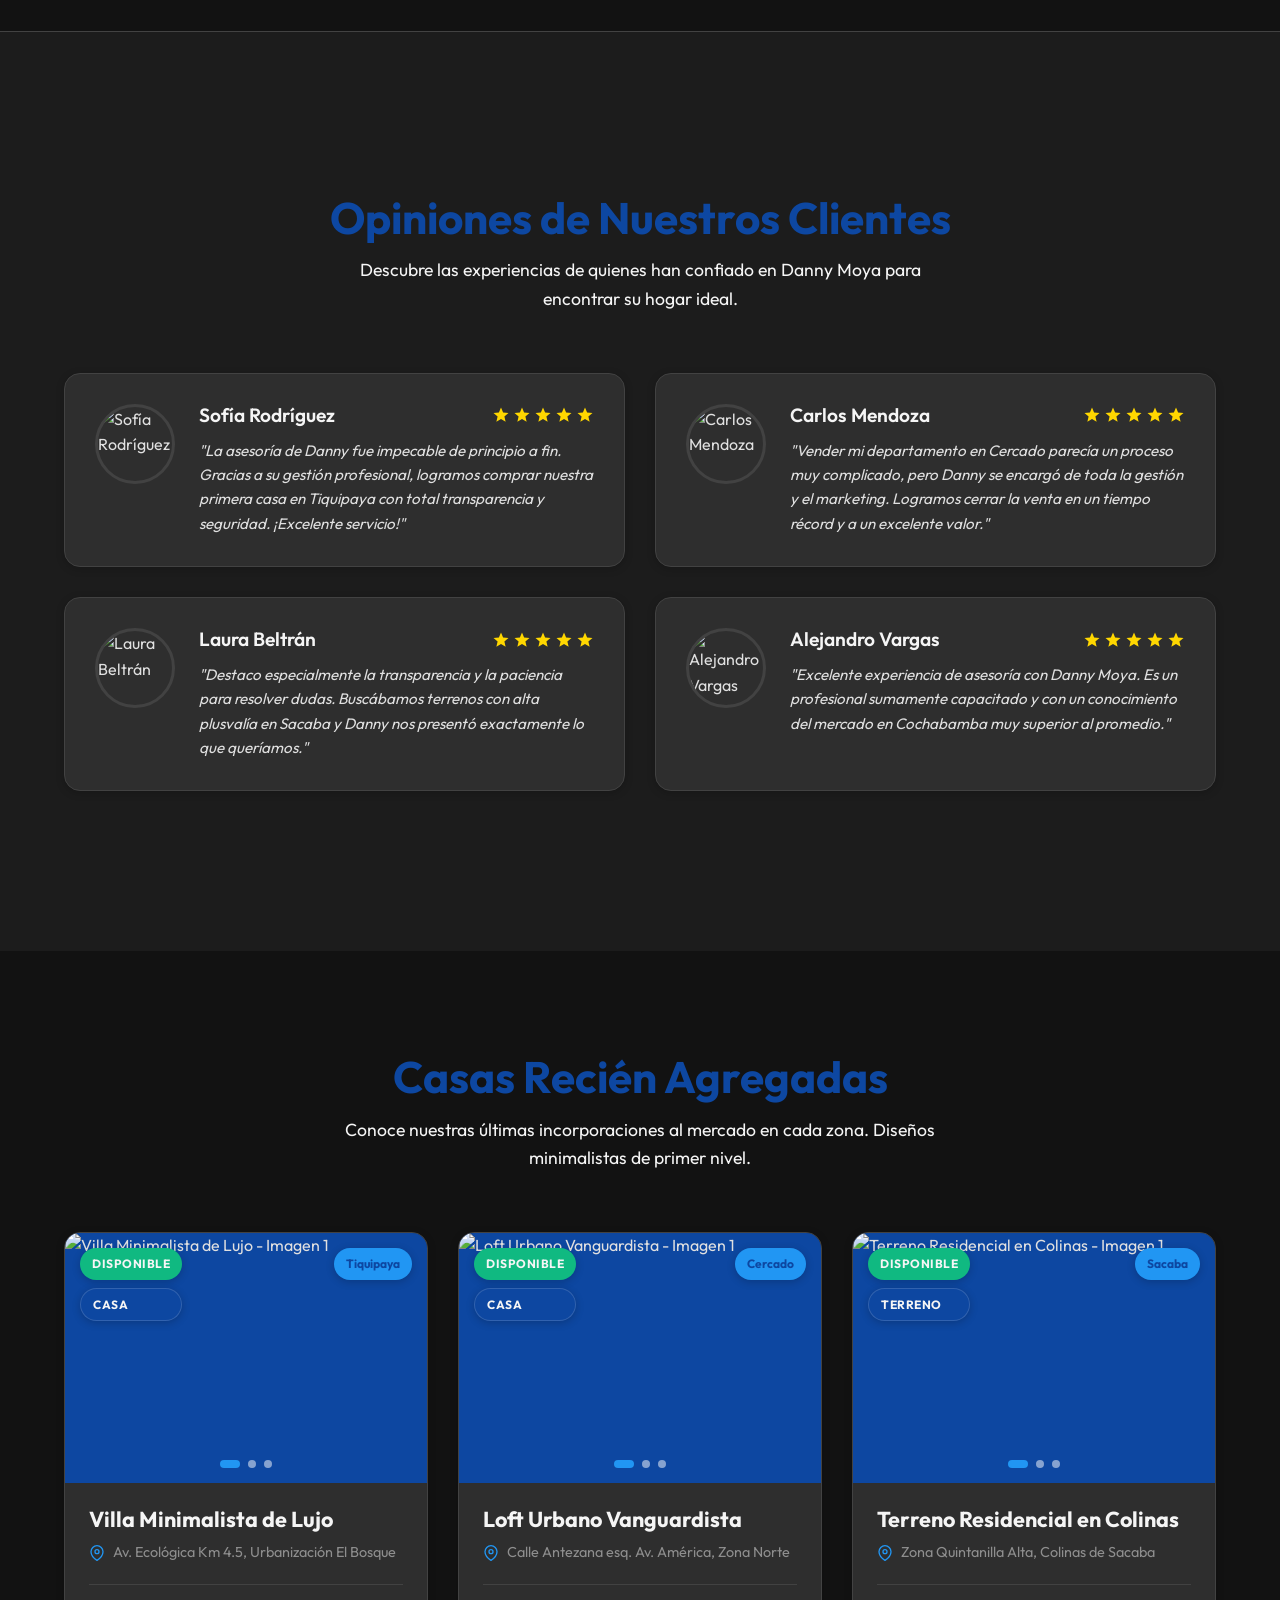
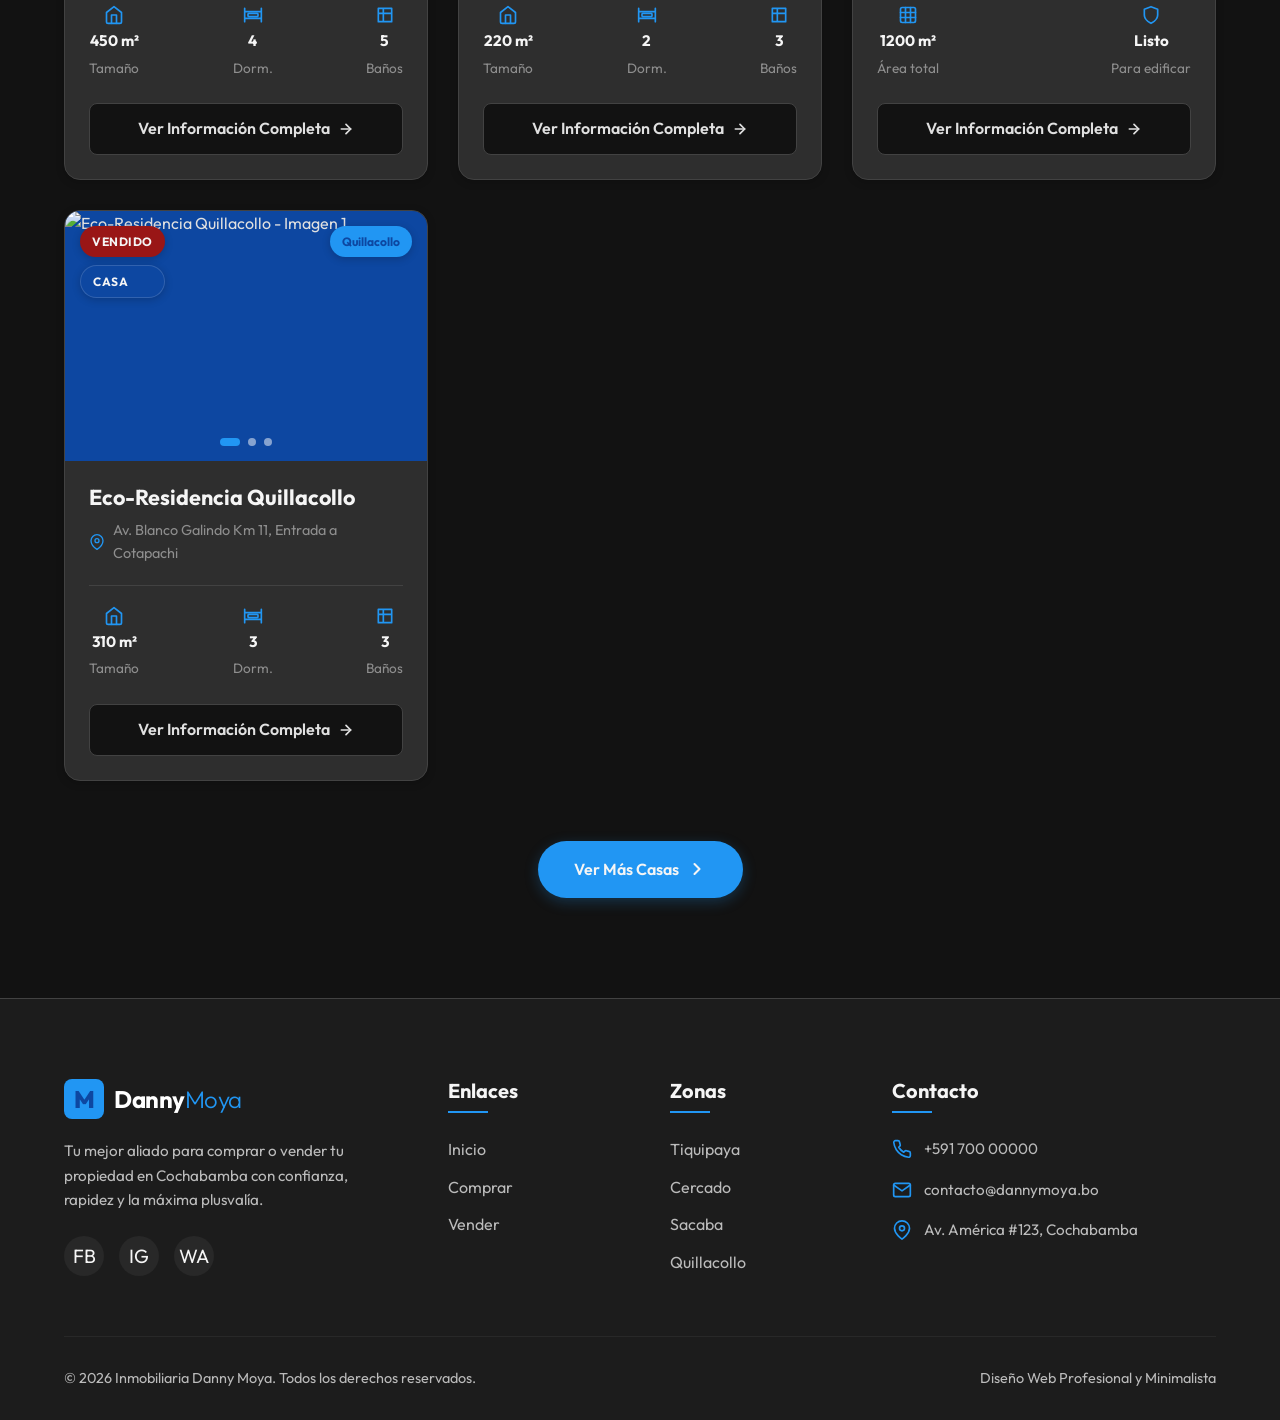
==== commit 39c15326: "css e imagen cambio de css en etiqueta de vendido, detalles en secciones para el scroll y fondo de i" ====
--- a/index.html
+++ b/index.html
@@ -100,14 +100,14 @@
   </section>
 
   <!-- Sección de Selección de Zonas -->
-  <section class="container animate-show-scroll" id="zones-selection">
-    <div class="section-title animate-fade-in-up">
+  <section class="container" id="zones-selection">
+    <div class="section-title animate-fade-in-up animate-show-scroll">
       <h2>Zonas Destacadas</h2>
       <p>Explora las mejores ubicaciones de Cochabamba. Haz clic en cualquiera de ellas para ver las propiedades
         disponibles.</p>
     </div>
 
-    <div class="zones-grid">
+    <div class="zones-grid animate-show-scroll">
       <!-- Tiquipaya -->
       <div class="zone-card animate-fade-in-up delay-100" data-zone="Tiquipaya" id="zone-card-tiquipaya">
         <img src="https://images.unsplash.com/photo-1500382017468-9049fed747ef?q=80&w=800" alt="Tiquipaya, Cochabamba">
@@ -141,13 +141,13 @@
 
   <!-- Sección de Testimonios -->
   <section class="testimonials-section" id="client-testimonials">
-    <div class="container animate-show-scroll">
-      <div class="section-title animate-fade-in-up">
+    <div class="container">
+      <div class="section-title animate-fade-in-up animate-show-scroll">
         <h2>Opiniones de Nuestros Clientes</h2>
         <p>Descubre las experiencias de quienes han confiado en Danny Moya para encontrar su hogar ideal.</p>
       </div>
 
-      <div class="testimonials-grid">
+      <div class="testimonials-grid animate-show-scroll">
         <!-- Testimonio 1 -->
         <div class="testimonial-card animate-fade-in-up delay-100">
           <div class="testimonial-avatar">
@@ -282,15 +282,15 @@
   </section>
 
   <!-- Sección de Catálogo de Recién Agregados -->
-  <section class="catalog-section animate-show-scroll" id="catalog-home-section">
+  <section class="catalog-section" id="catalog-home-section">
     <div class="container" style="padding: 0;">
-      <div class="section-title animate-fade-in-up">
+      <div class="section-title animate-fade-in-up animate-show-scroll">
         <h2>Casas Recién Agregadas</h2>
         <p>Conoce nuestras últimas incorporaciones al mercado en cada zona. Diseños minimalistas de primer nivel.</p>
       </div>
 
       <!-- Catálogo dinámico (JS carga propiedades aquí) -->
-      <div class="catalog-grid" id="recent-catalog">
+      <div class="catalog-grid animate-show-scroll" id="recent-catalog">
         <!-- Render dinámico desde main.js -->
       </div>
 
--- a/css/style.css
+++ b/css/style.css
@@ -23,6 +23,7 @@
   /* Oro Brillante */
   --accent-alt: #B87333;
   /* Cobre Dorado */
+  --target-vendido: #991616;
 
   /* Text & Information (Soft whites and light grays from the image) */
   --text-dark: #E0E0E0;
@@ -366,13 +367,19 @@
 
 /* Page Hero Section */
 .hero-page {
-  background-color: var(--bg-card);
+  /*background-color: var(--bg-card);*/
   color: var(--text-light);
   padding: 160px 0 100px;
   text-align: center;
   position: relative;
   /*background-image: linear-gradient(135deg, var(--primary) 0%, var(--primary-light) 100%);*/
   overflow: hidden;
+  background-image:
+    linear-gradient(rgba(0, 0, 0, 0.5), rgba(0, 0, 0, 0.5)),
+    url('../img/casa.webp');
+  background-size: cover;
+  background-position: center;
+  background-attachment: fixed;
 }
 
 .hero-page::before {
@@ -817,7 +824,7 @@
 }
 
 .tag-status.sold {
-  background-color: var(--accent-alt);
+  background-color: var(--target-vendido);
   /* Cobre Dorado */
 }
 
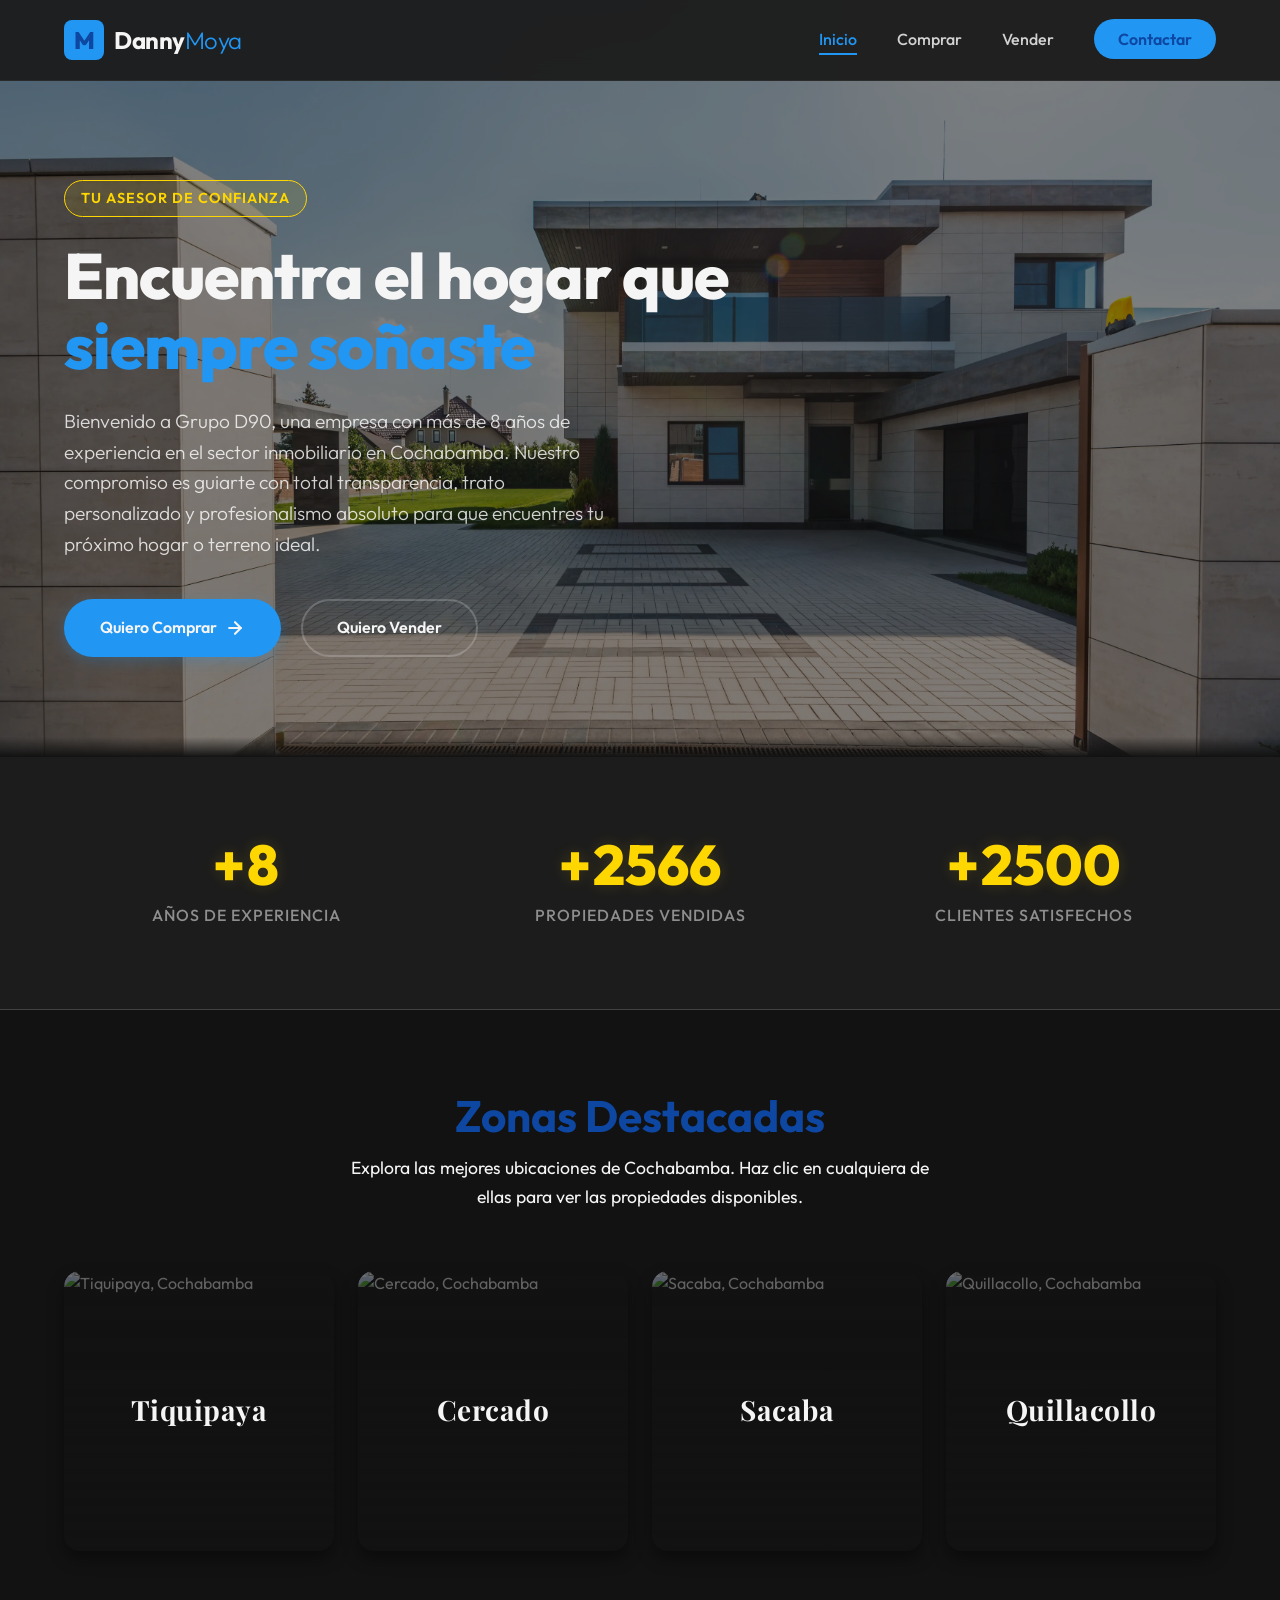
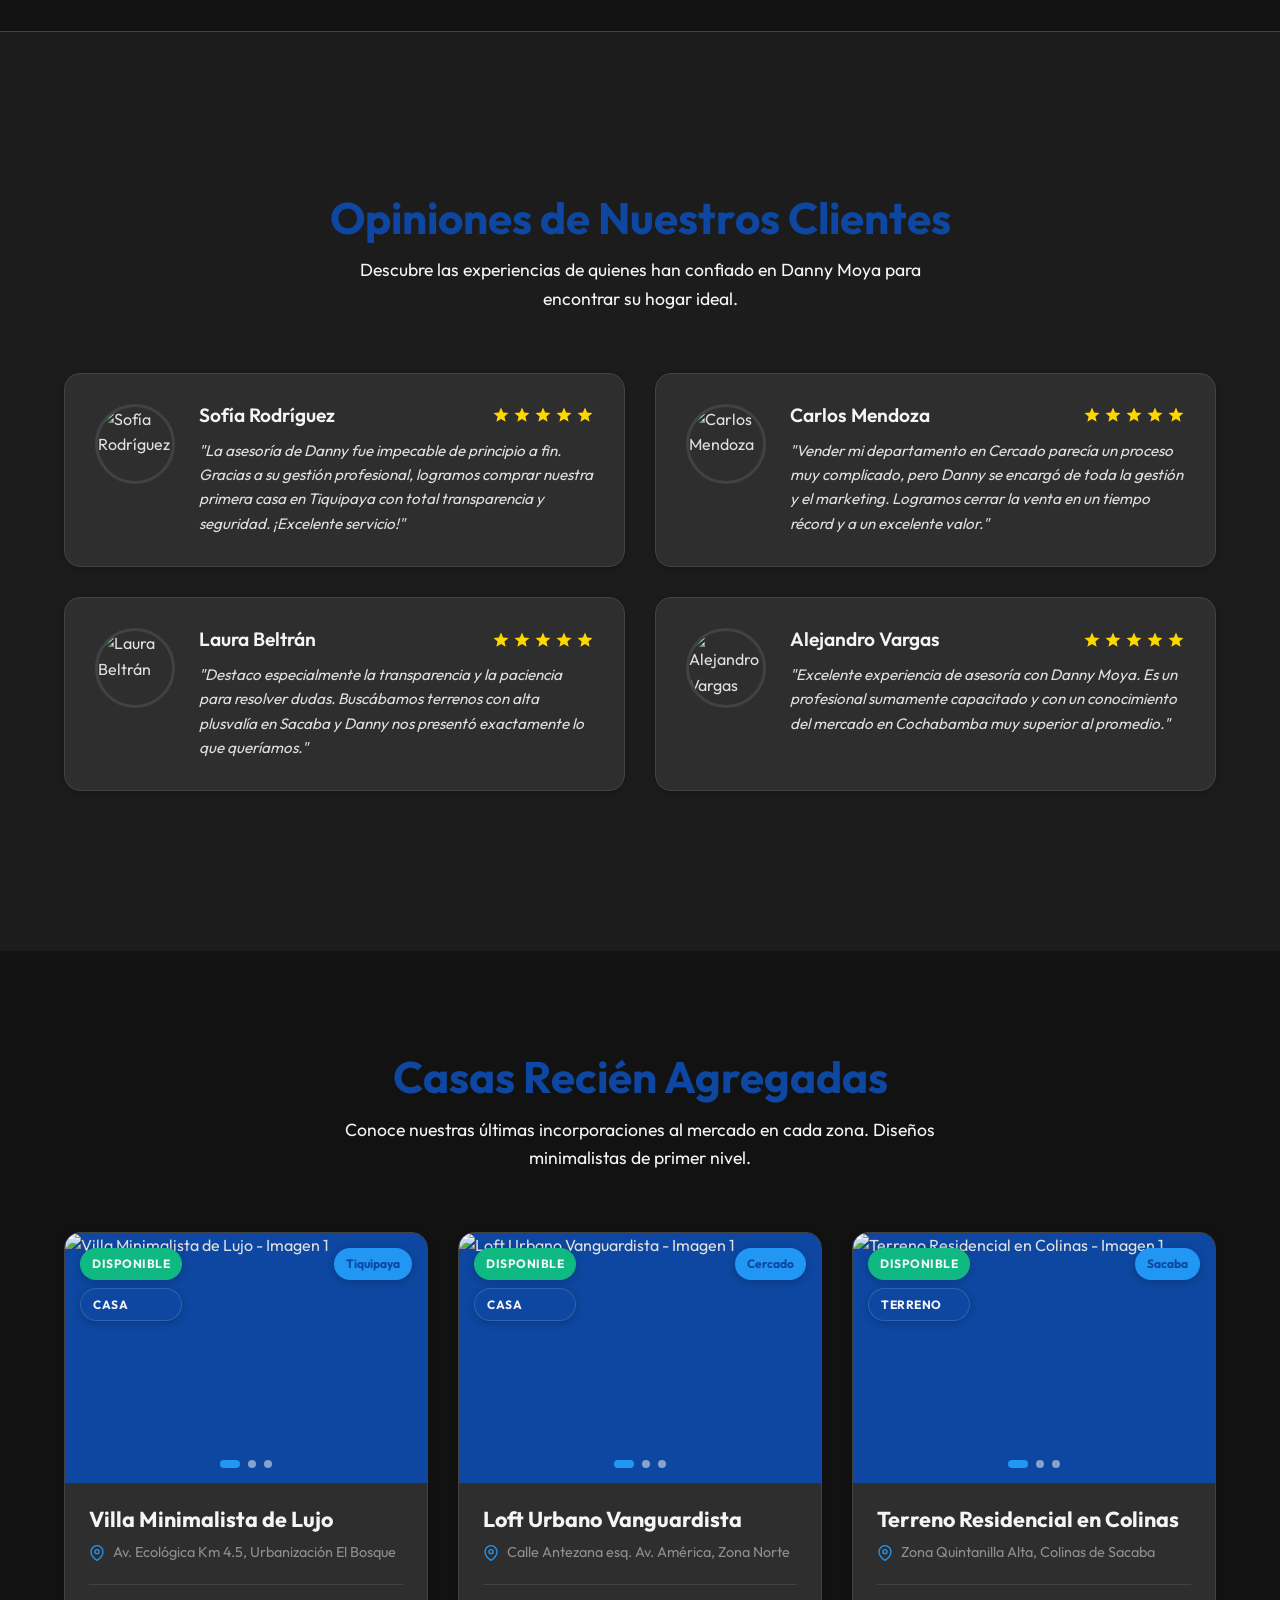
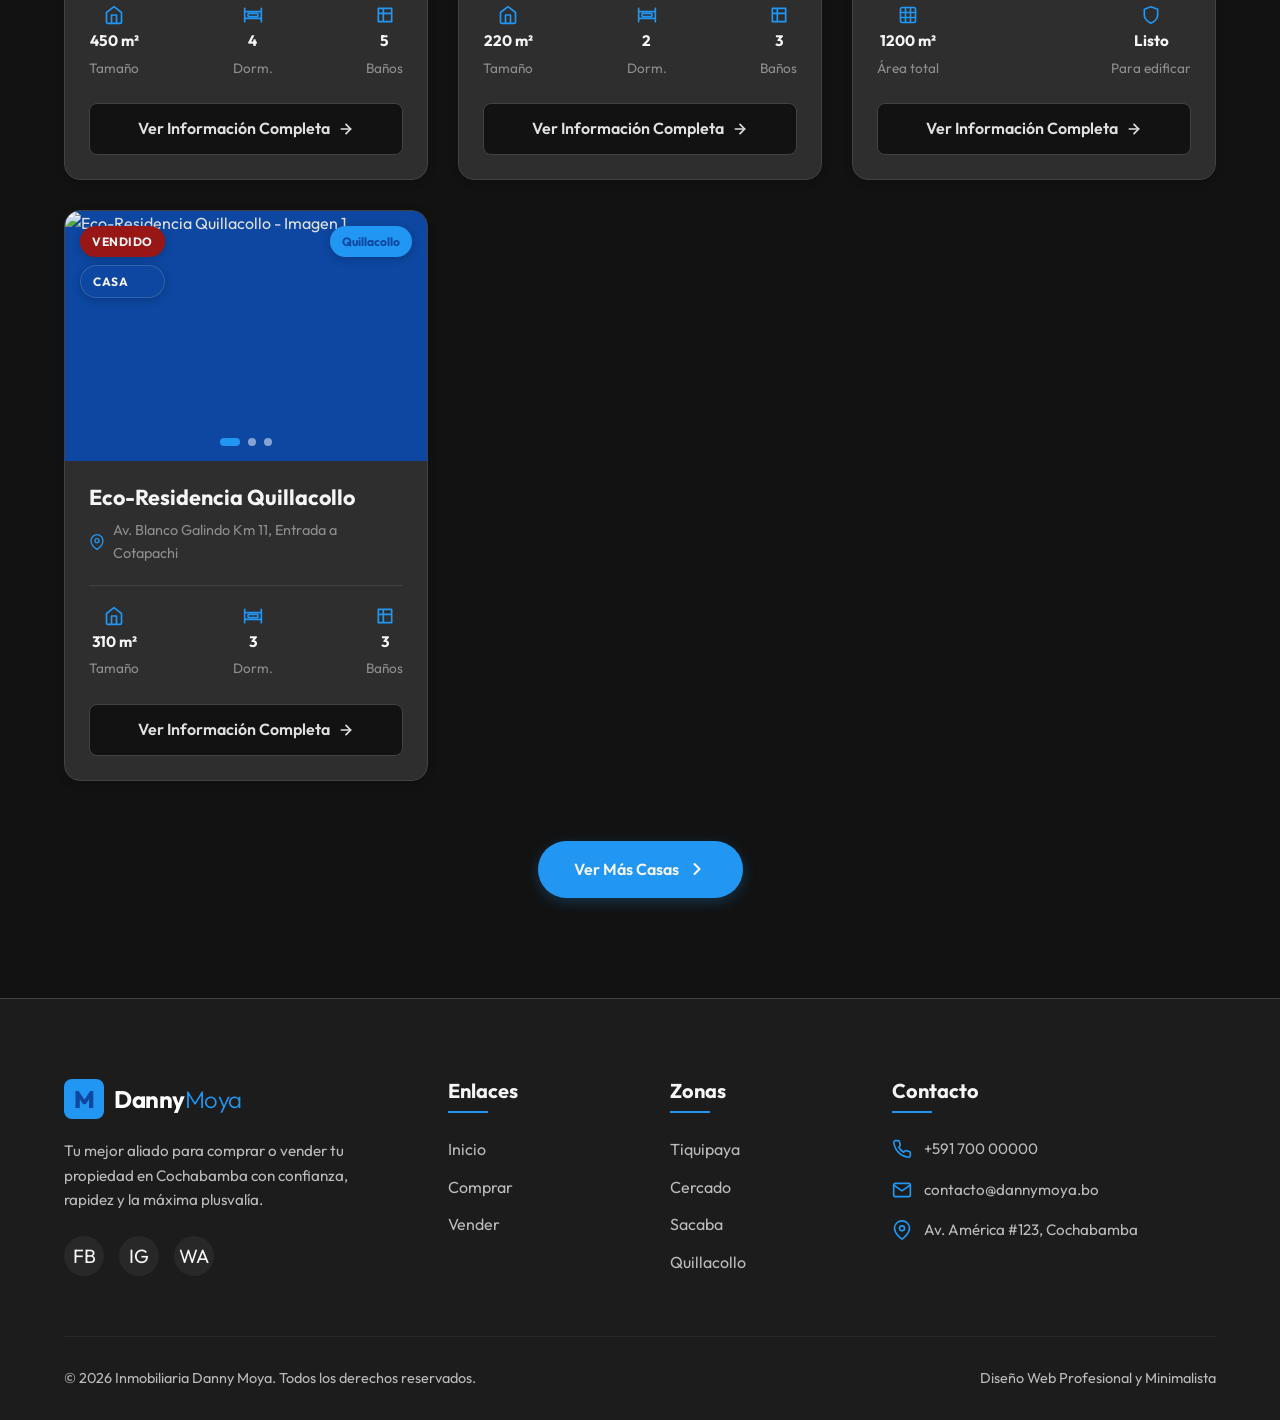
==== commit a7cf1ecb: "animacion scroll agregacion de la animacion scroll en varias secciones de las paginas index y vender" ====
--- a/index.html
+++ b/index.html
@@ -75,21 +75,21 @@
 
   <!-- Sección de Contador de Estadísticas -->
   <section class="stats-section" id="stats-counter-section">
-    <div class="container stats-container animate-show-scroll">
+    <div class="container stats-container">
       <div class="stats-grid">
-        <div class="stat-item">
+        <div class="stat-item animate-show-scroll">
           <div class="stat-number-wrapper">
             <span class="stat-prefix">+</span><span class="stat-number" data-target="8">0</span>
           </div>
           <p class="stat-label">Años de Experiencia</p>
         </div>
-        <div class="stat-item">
+        <div class="stat-item animate-show-scroll">
           <div class="stat-number-wrapper">
             <span class="stat-prefix">+</span><span class="stat-number" data-target="2566">0</span>
           </div>
           <p class="stat-label">Propiedades Vendidas</p>
         </div>
-        <div class="stat-item">
+        <div class="stat-item animate-show-scroll">
           <div class="stat-number-wrapper">
             <span class="stat-prefix">+</span><span class="stat-number" data-target="2500">0</span>
           </div>
@@ -107,30 +107,33 @@
         disponibles.</p>
     </div>
 
-    <div class="zones-grid animate-show-scroll">
+    <div class="zones-grid">
       <!-- Tiquipaya -->
-      <div class="zone-card animate-fade-in-up delay-100" data-zone="Tiquipaya" id="zone-card-tiquipaya">
+      <div class="zone-card animate-fade-in-up delay-100 animate-show-scroll" data-zone="Tiquipaya"
+        id="zone-card-tiquipaya">
         <img src="https://images.unsplash.com/photo-1500382017468-9049fed747ef?q=80&w=800" alt="Tiquipaya, Cochabamba">
         <div class="zone-overlay"></div>
         <div class="zone-name">Tiquipaya</div>
       </div>
 
       <!-- Cercado -->
-      <div class="zone-card animate-fade-in-up delay-200" data-zone="Cercado" id="zone-card-cercado">
+      <div class="zone-card animate-fade-in-up delay-200 animate-show-scroll" data-zone="Cercado"
+        id="zone-card-cercado">
         <img src="https://images.unsplash.com/photo-1477959858617-67f85cf4f1df?q=80&w=800" alt="Cercado, Cochabamba">
         <div class="zone-overlay"></div>
         <div class="zone-name">Cercado</div>
       </div>
 
       <!-- Sacaba -->
-      <div class="zone-card animate-fade-in-up delay-300" data-zone="Sacaba" id="zone-card-sacaba">
+      <div class="zone-card animate-fade-in-up delay-300 animate-show-scroll" data-zone="Sacaba" id="zone-card-sacaba">
         <img src="https://images.unsplash.com/photo-1513694203232-719a280e022f?q=80&w=800" alt="Sacaba, Cochabamba">
         <div class="zone-overlay"></div>
         <div class="zone-name">Sacaba</div>
       </div>
 
       <!-- Quillacollo -->
-      <div class="zone-card animate-fade-in-up delay-400" data-zone="Quillacollo" id="zone-card-quillacollo">
+      <div class="zone-card animate-fade-in-up delay-400 animate-show-scroll" data-zone="Quillacollo"
+        id="zone-card-quillacollo">
         <img src="https://images.unsplash.com/photo-1464822759023-fed622ff2c3b?q=80&w=800"
           alt="Quillacollo, Cochabamba">
         <div class="zone-overlay"></div>
@@ -147,9 +150,9 @@
         <p>Descubre las experiencias de quienes han confiado en Danny Moya para encontrar su hogar ideal.</p>
       </div>
 
-      <div class="testimonials-grid animate-show-scroll">
+      <div class="testimonials-grid">
         <!-- Testimonio 1 -->
-        <div class="testimonial-card animate-fade-in-up delay-100">
+        <div class="testimonial-card animate-fade-in-up delay-100 animate-show-scroll">
           <div class="testimonial-avatar">
             <img src="https://images.unsplash.com/photo-1544005313-94ddf0286df2?q=80&w=200&h=200&fit=crop"
               alt="Sofía Rodríguez">
@@ -182,7 +185,7 @@
         </div>
 
         <!-- Testimonio 2 -->
-        <div class="testimonial-card animate-fade-in-up delay-200">
+        <div class="testimonial-card animate-fade-in-up delay-200 animate-show-scroll">
           <div class="testimonial-avatar">
             <img src="https://images.unsplash.com/photo-1506794778202-cad84cf45f1d?q=80&w=200&h=200&fit=crop"
               alt="Carlos Mendoza">
@@ -215,7 +218,7 @@
         </div>
 
         <!-- Testimonio 3 -->
-        <div class="testimonial-card animate-fade-in-up delay-300">
+        <div class="testimonial-card animate-fade-in-up delay-300 animate-show-scroll">
           <div class="testimonial-avatar">
             <img src="https://images.unsplash.com/photo-1494790108377-be9c29b29330?q=80&w=200&h=200&fit=crop"
               alt="Laura Beltrán">
@@ -247,7 +250,7 @@
         </div>
 
         <!-- Testimonio 4 -->
-        <div class="testimonial-card animate-fade-in-up delay-400">
+        <div class="testimonial-card animate-fade-in-up delay-400 animate-show-scroll">
           <div class="testimonial-avatar">
             <img src="https://images.unsplash.com/photo-1500648767791-00dcc994a43e?q=80&w=200&h=200&fit=crop"
               alt="Alejandro Vargas">
@@ -290,7 +293,7 @@
       </div>
 
       <!-- Catálogo dinámico (JS carga propiedades aquí) -->
-      <div class="catalog-grid animate-show-scroll" id="recent-catalog">
+      <div class="catalog-grid" id="recent-catalog">
         <!-- Render dinámico desde main.js -->
       </div>
 
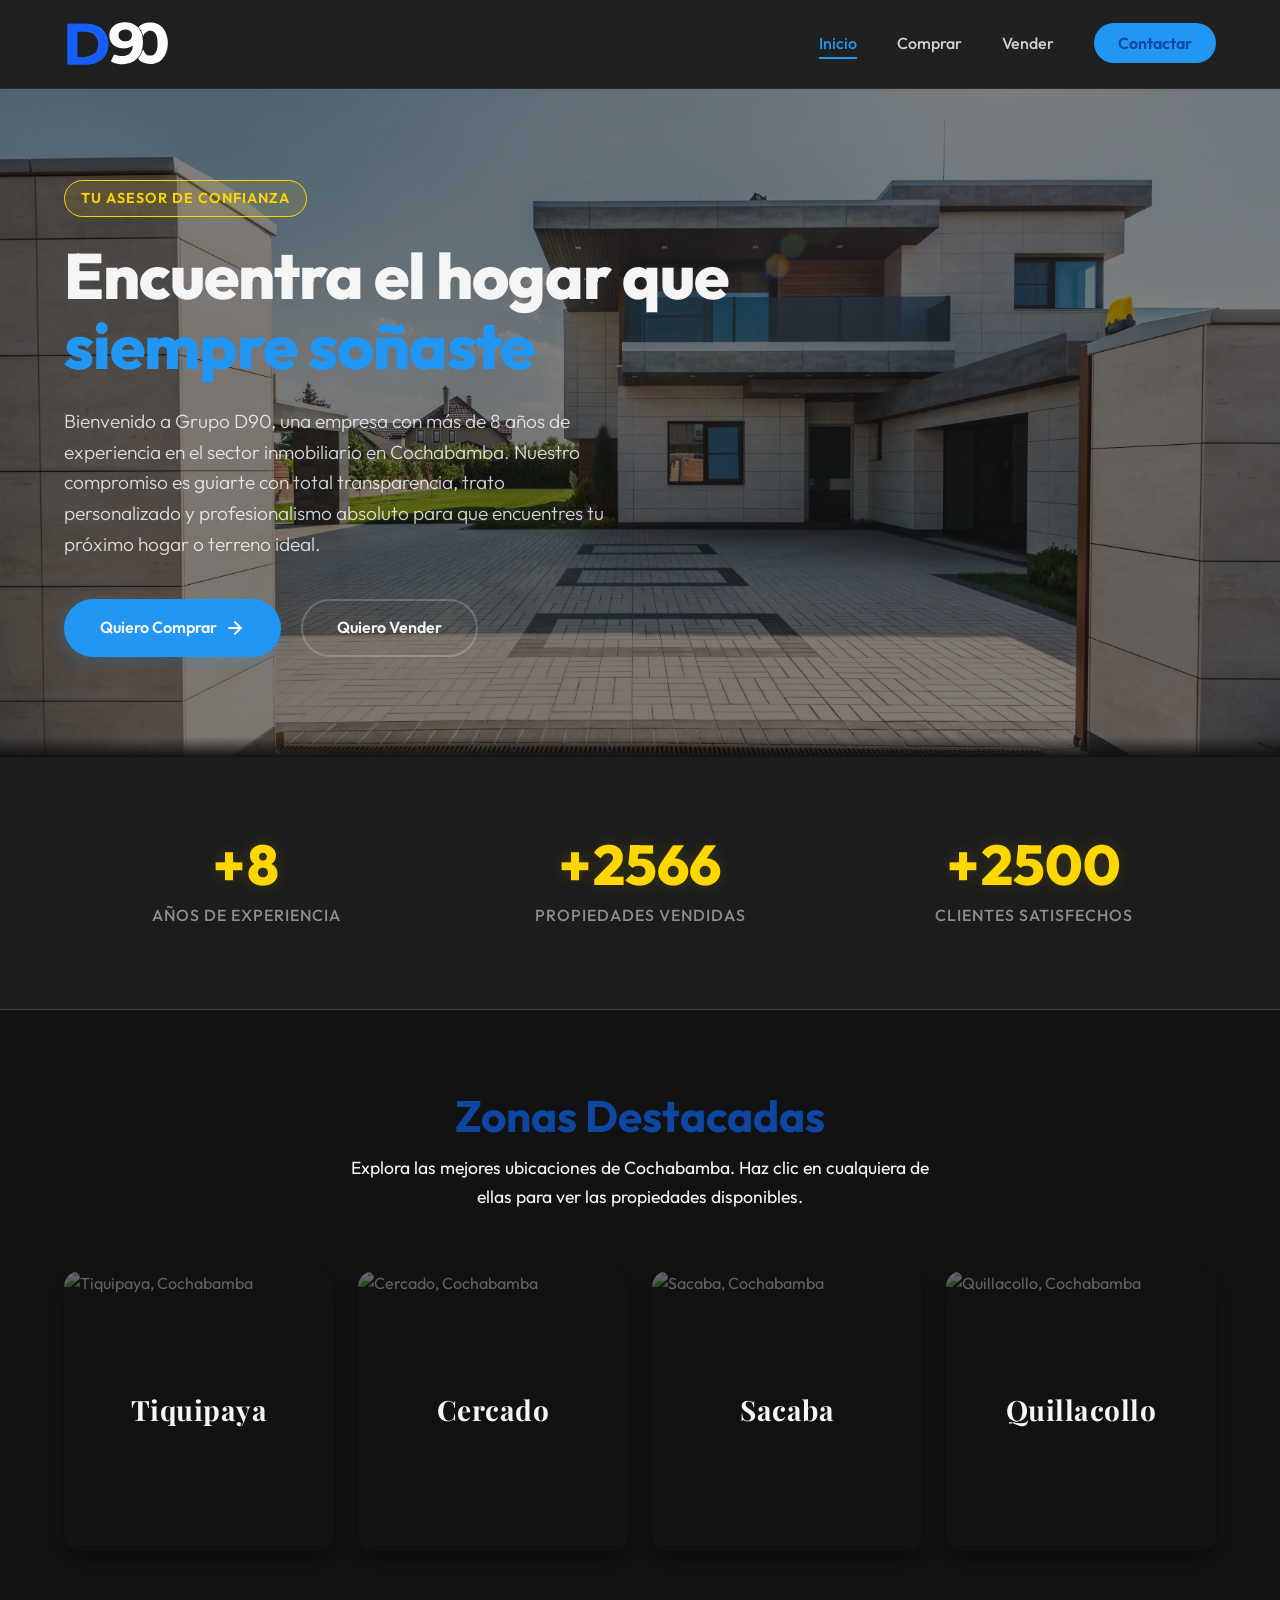
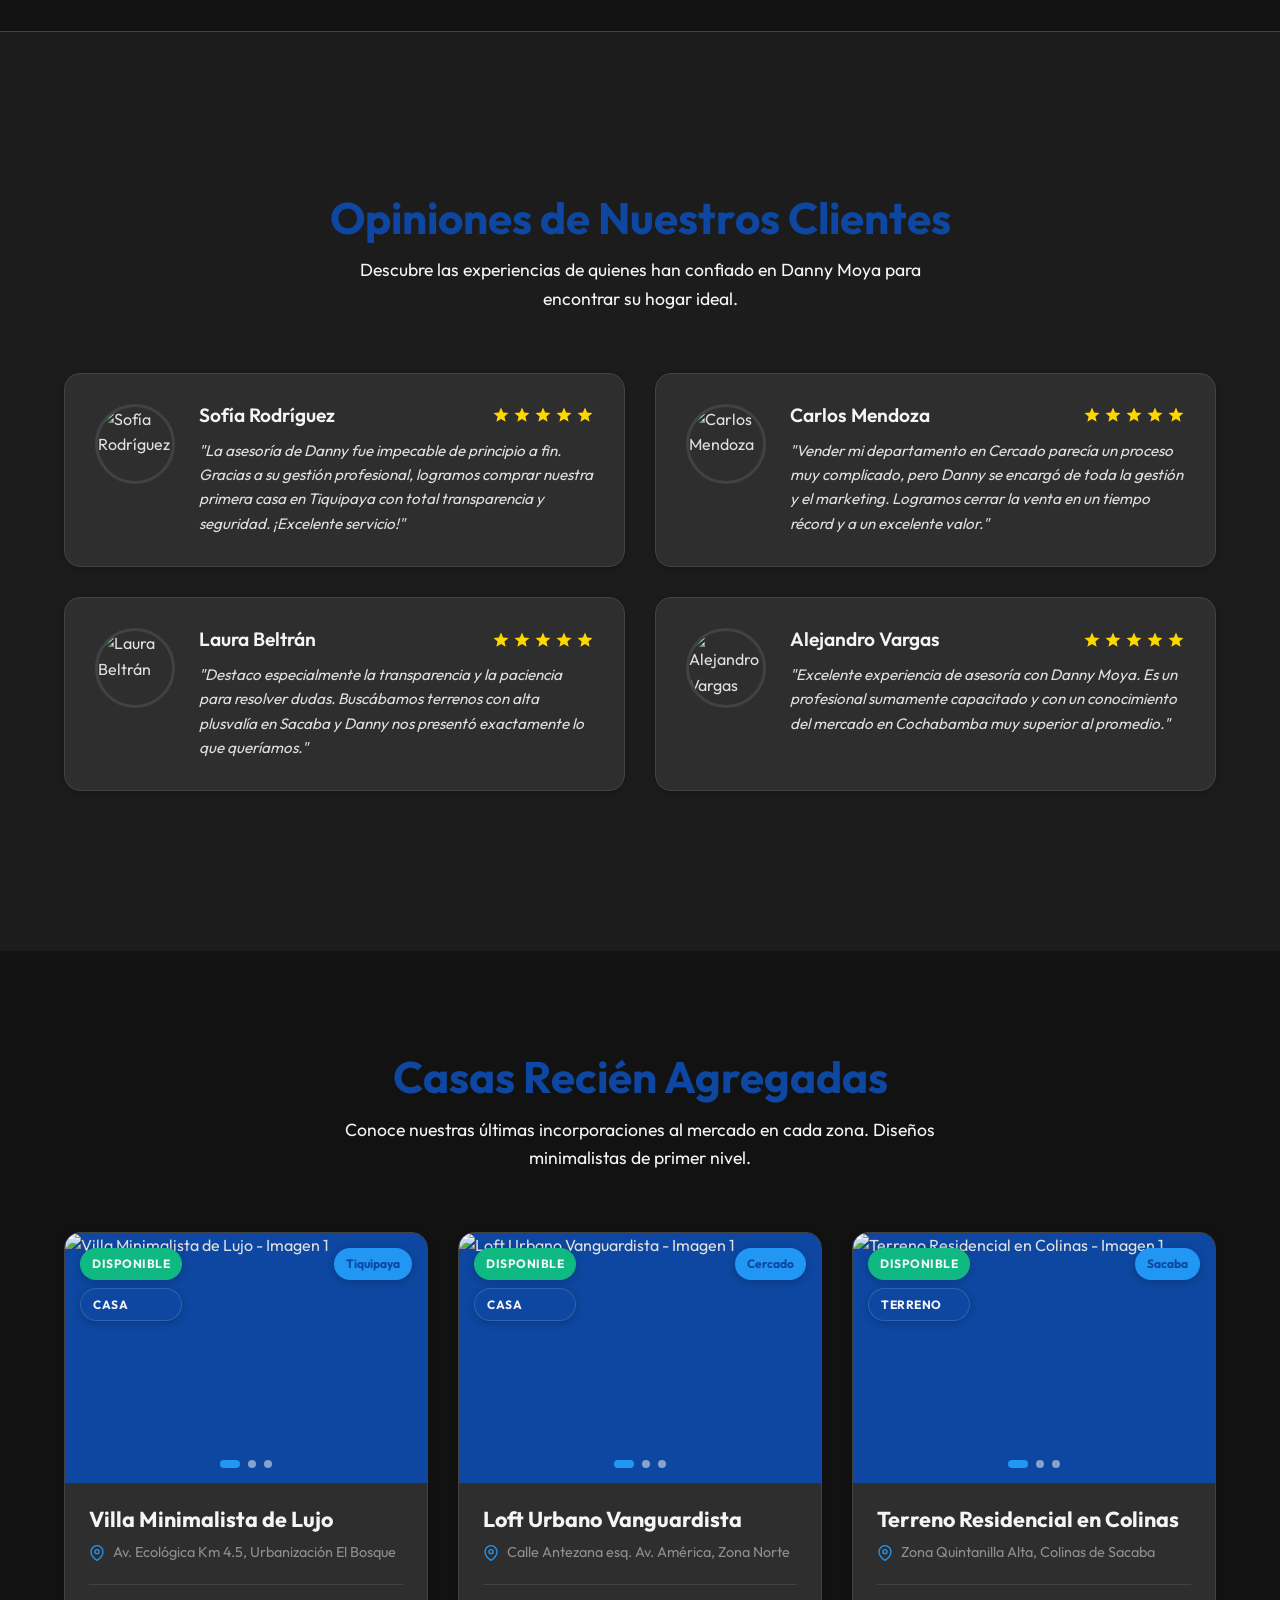
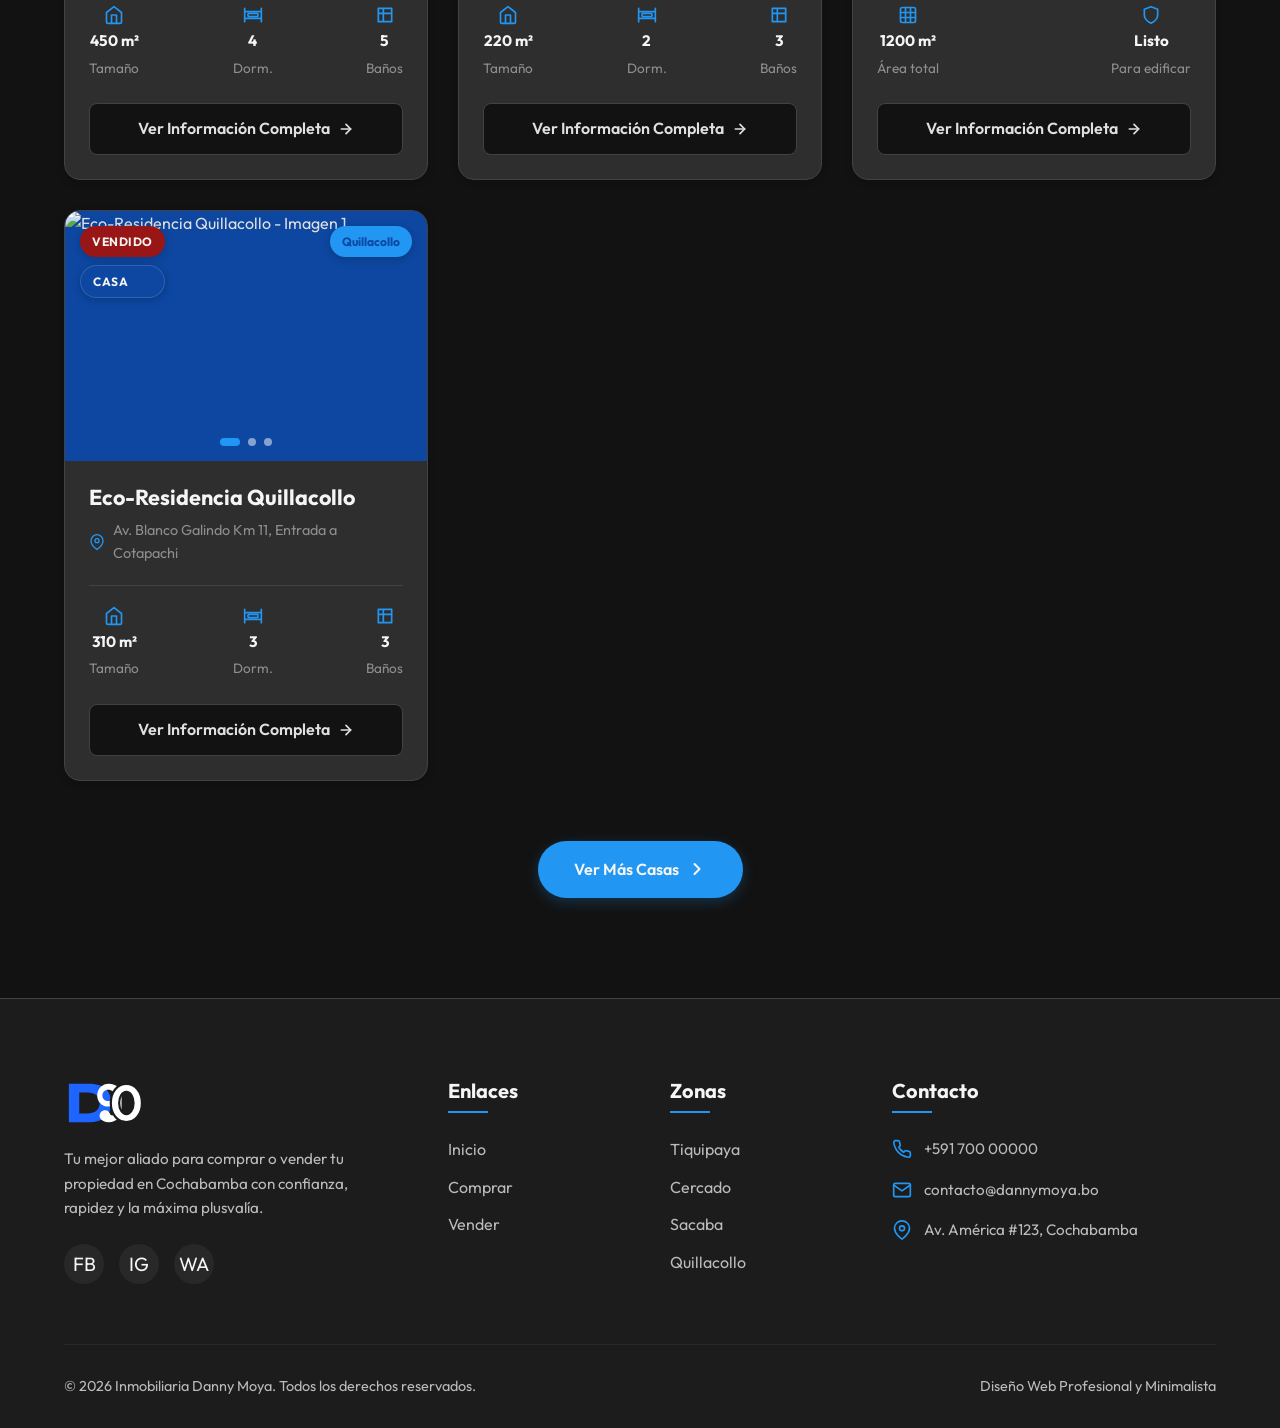
==== commit 596f675f: "logo cambio del logo en la pagina" ====
--- a/index.html
+++ b/index.html
@@ -23,8 +23,7 @@
   <header>
     <div class="nav-container">
       <a href="index.html" class="logo" id="header-logo">
-        <div class="logo-icon">M</div>
-        <div class="logo-text">Danny<span>Moya</span></div>
+        <img src="img/logoD90.svg" alt="Grupo D90 Inmobiliaria" class="logo-img">
       </a>
 
       <ul class="nav-menu" id="nav-links-list">
@@ -315,8 +314,7 @@
     <div class="footer-grid">
       <div class="footer-col">
         <a href="index.html" class="logo" style="margin-bottom: 20px;">
-          <div class="logo-icon">M</div>
-          <div class="logo-text" style="color: white;">Danny<span>Moya</span></div>
+          <img src="img/logo.svg" alt="Grupo D90 Inmobiliaria" class="logo-img">
         </a>
         <p class="footer-desc">Tu mejor aliado para comprar o vender tu propiedad en Cochabamba con confianza, rapidez y
           la máxima plusvalía.</p>
--- a/css/style.css
+++ b/css/style.css
@@ -161,6 +161,19 @@
   display: flex;
   align-items: center;
   gap: 10px;
+  text-decoration: none;
+}
+
+.logo-img {
+  height: 48px;
+  width: auto;
+  display: block;
+  object-fit: contain;
+  transition: var(--transition-fast);
+}
+
+.logo:hover .logo-img {
+  transform: scale(1.05);
 }
 
 .logo-icon {
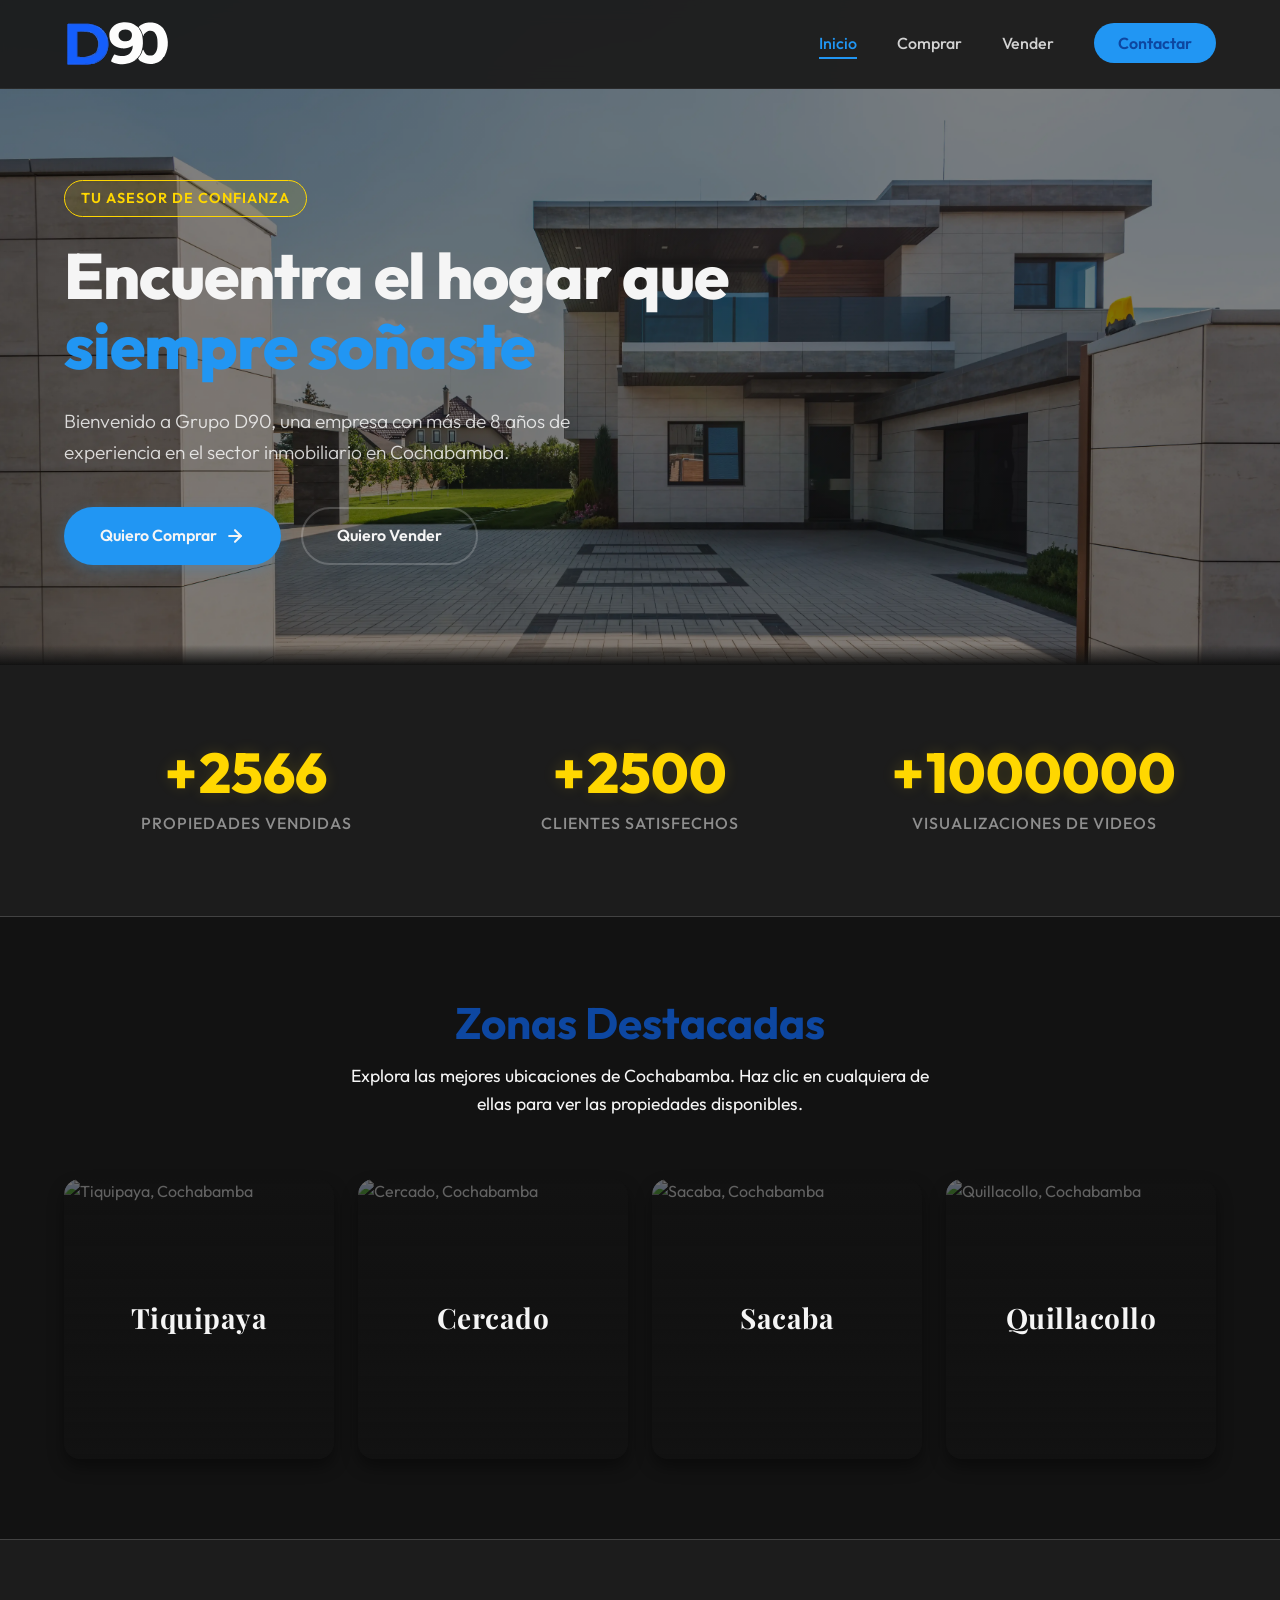
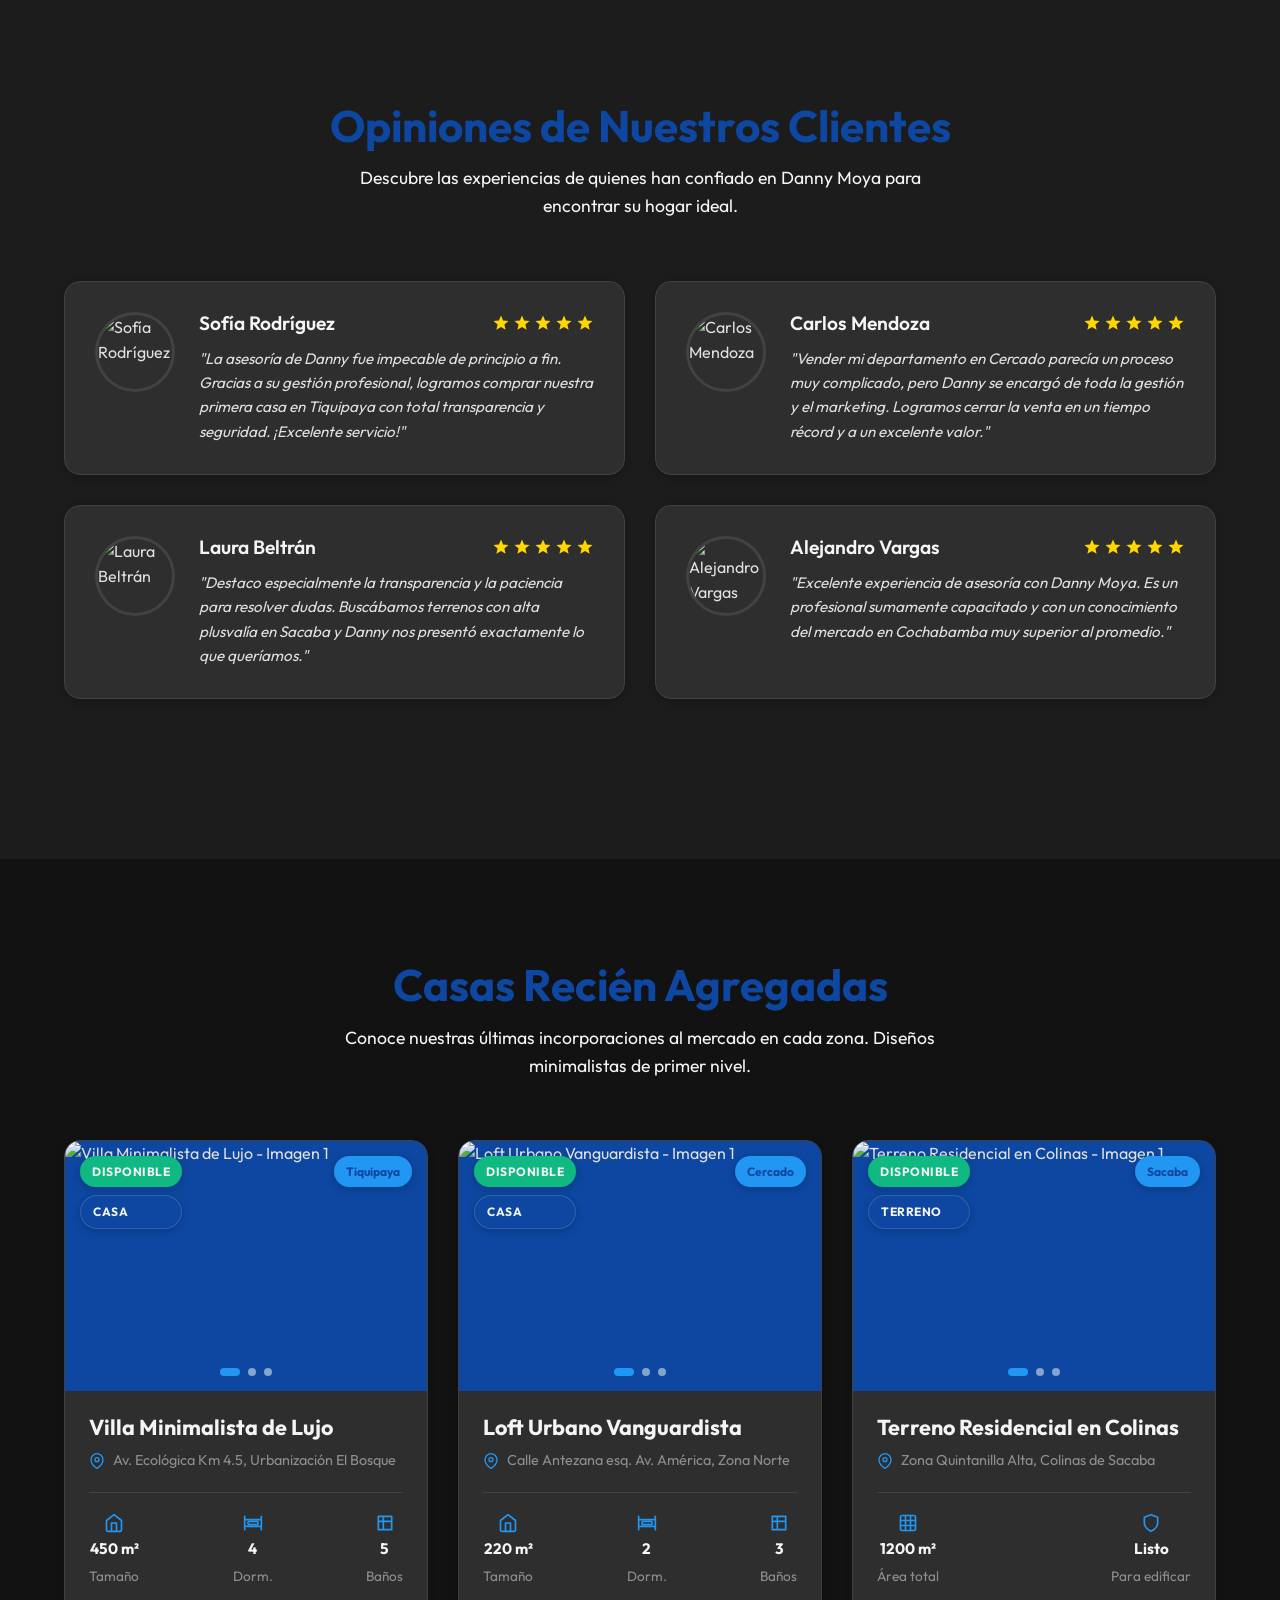
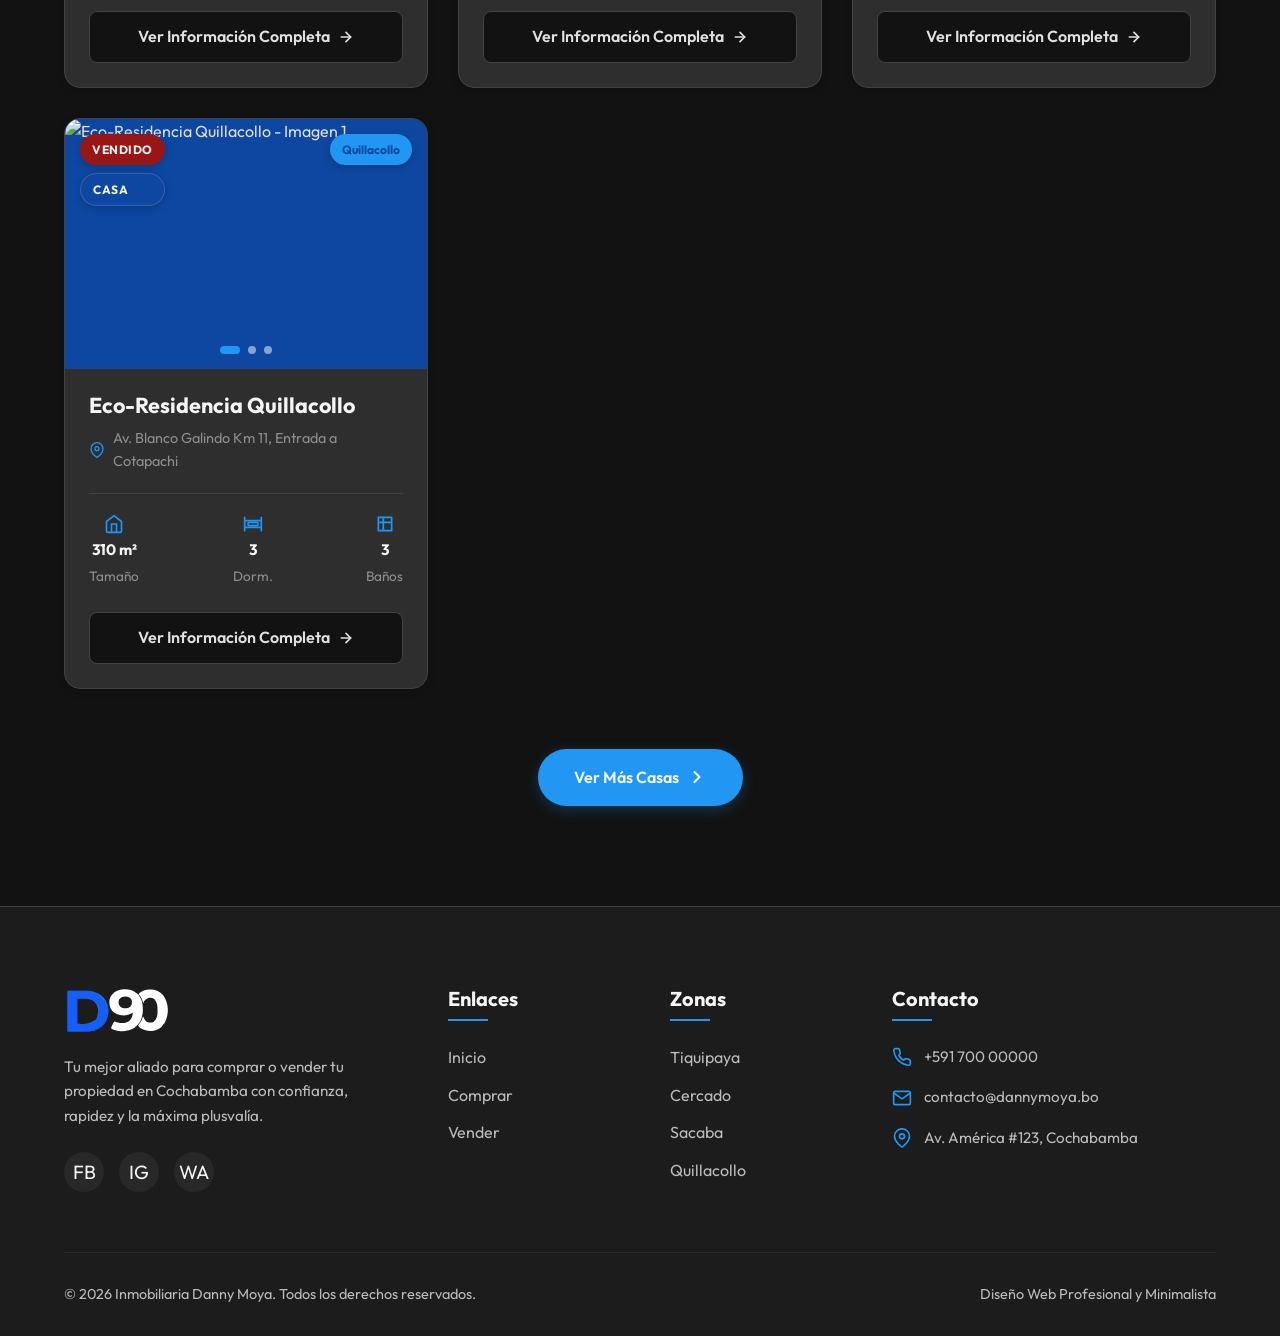
==== commit 342be404: "carrusel de imagenes y logo agregado del carrusel de imagenes en vender.html y actualizacion del log" ====
--- a/index.html
+++ b/index.html
@@ -47,9 +47,11 @@
       <div class="hero-content animate-fade-in-up">
         <span class="hero-badge">Tu Asesor de Confianza</span>
         <h1>Encuentra el hogar que <br> <span>siempre soñaste</span></h1>
-        <p>Bienvenido a Grupo D90, una empresa con más de 8 años de experiencia en el sector inmobiliario en Cochabamba.
+        <!--<p>Bienvenido a Grupo D90, una empresa con más de 8 años de experiencia en el sector inmobiliario en Cochabamba.
           Nuestro compromiso es guiarte con total transparencia, trato personalizado y profesionalismo
           absoluto para que encuentres tu próximo hogar o terreno ideal.
+        </p>-->
+        <p>Bienvenido a Grupo D90, una empresa con más de 8 años de experiencia en el sector inmobiliario en Cochabamba.
         </p>
         <div class="hero-buttons">
           <a href="comprar.html" class="btn-primary" id="hero-btn-buy">
@@ -76,12 +78,12 @@
   <section class="stats-section" id="stats-counter-section">
     <div class="container stats-container">
       <div class="stats-grid">
-        <div class="stat-item animate-show-scroll">
+        <!--<div class="stat-item animate-show-scroll">
           <div class="stat-number-wrapper">
             <span class="stat-prefix">+</span><span class="stat-number" data-target="8">0</span>
           </div>
           <p class="stat-label">Años de Experiencia</p>
-        </div>
+        </div>-->
         <div class="stat-item animate-show-scroll">
           <div class="stat-number-wrapper">
             <span class="stat-prefix">+</span><span class="stat-number" data-target="2566">0</span>
@@ -93,6 +95,12 @@
             <span class="stat-prefix">+</span><span class="stat-number" data-target="2500">0</span>
           </div>
           <p class="stat-label">Clientes Satisfechos</p>
+        </div>
+        <div class="stat-item animate-show-scroll">
+          <div class="stat-number-wrapper">
+            <span class="stat-prefix">+</span><span class="stat-number" data-target="1000000">0</span>
+          </div>
+          <p class="stat-label">Visualizaciones de Videos</p>
         </div>
       </div>
     </div>
@@ -314,7 +322,7 @@
     <div class="footer-grid">
       <div class="footer-col">
         <a href="index.html" class="logo" style="margin-bottom: 20px;">
-          <img src="img/logo.svg" alt="Grupo D90 Inmobiliaria" class="logo-img">
+          <img src="img/logoD90.svg" alt="Grupo D90 Inmobiliaria" class="logo-img">
         </a>
         <p class="footer-desc">Tu mejor aliado para comprar o vender tu propiedad en Cochabamba con confianza, rapidez y
           la máxima plusvalía.</p>
--- a/css/style.css
+++ b/css/style.css
@@ -1111,6 +1111,7 @@
 
 .intro-vender-content {
   flex: 1.2;
+  text-align: center;
 }
 
 .intro-vender-content h2 {
@@ -2080,5 +2081,329 @@
   animation-fill-mode: both;
 
   animation-range: entry 25% cover 25%;
-
+}
+
+/* ==========================================
+   7. CARRUSEL VERTICAL 3D (COVERFLOW STYLE)
+   ========================================== */
+
+.v-carousel-section {
+  position: relative;
+  overflow: hidden;
+  padding: 40px 0 60px;
+}
+
+.v-carousel-wrapper {
+  position: relative;
+  width: 100%;
+  max-width: 1000px;
+  margin: 0 auto;
+  display: flex;
+  align-items: center;
+  justify-content: center;
+}
+
+.v-carousel-stage {
+  position: relative;
+  width: 100%;
+  height: 480px;
+  display: flex;
+  align-items: center;
+  justify-content: center;
+  perspective: 1200px;
+  transform-style: preserve-3d;
+}
+
+.v-card {
+  position: absolute;
+  width: 270px;
+  transition: transform 0.5s cubic-bezier(0.25, 1, 0.5, 1),
+    opacity 0.5s cubic-bezier(0.25, 1, 0.5, 1),
+    filter 0.5s ease;
+  cursor: pointer;
+  user-select: none;
+  text-align: center;
+  will-change: transform, opacity;
+}
+
+.v-card-inner {
+  width: 100%;
+  aspect-ratio: 3 / 4;
+  border-radius: 24px;
+  overflow: hidden;
+  box-shadow: var(--shadow-md);
+  background-color: var(--bg-card);
+  border: 3px solid rgba(255, 255, 255, 0.08);
+  transition: border-color 0.4s ease, box-shadow 0.4s ease, transform 0.4s ease;
+}
+
+.v-card-img {
+  width: 100%;
+  height: 100%;
+  object-fit: cover;
+  display: block;
+  border-radius: 20px;
+  transition: transform 0.5s ease;
+}
+
+.v-card-caption {
+  margin-top: 16px;
+  transition: opacity 0.4s ease, transform 0.4s ease;
+  pointer-events: none;
+}
+
+.v-card-name {
+  font-size: 1.3rem;
+  font-weight: 700;
+  color: var(--text-light);
+  margin-bottom: 4px;
+  letter-spacing: -0.3px;
+}
+
+.v-card-role {
+  font-size: 0.95rem;
+  color: var(--text-muted);
+  font-weight: 400;
+}
+
+/* --- Estados 3D del Carrusel --- */
+
+/* Tarjeta Activa (Centro) */
+.v-card.active {
+  transform: translate3d(0, 0, 60px) scale(1.15);
+  opacity: 1;
+  z-index: 10;
+  filter: none;
+}
+
+.v-card.active .v-card-inner {
+  border-color: rgba(255, 255, 255, 0.3);
+  box-shadow: 0 20px 45px rgba(0, 0, 0, 0.6), 0 0 20px rgba(33, 150, 243, 0.2);
+}
+
+.v-card.active .v-card-caption {
+  opacity: 1;
+  transform: translateY(0);
+}
+
+.v-card.active .v-card-name {
+  font-size: 1.4rem;
+  color: var(--text-light);
+}
+
+/* Tarjetas Adyacentes (Izquierda y Derecha) */
+.v-card.prev {
+  transform: translate3d(-200px, 0, -40px) scale(0.83);
+  opacity: 0.65;
+  z-index: 5;
+  filter: brightness(0.85);
+}
+
+.v-card.next {
+  transform: translate3d(200px, 0, -40px) scale(0.83);
+  opacity: 0.65;
+  z-index: 5;
+  filter: brightness(0.85);
+}
+
+.v-card.prev .v-card-caption,
+.v-card.next .v-card-caption {
+  opacity: 0.75;
+  transform: translateY(2px);
+}
+
+.v-card.prev .v-card-role,
+.v-card.next .v-card-role {
+  display: none;
+}
+
+.v-card.prev .v-card-name,
+.v-card.next .v-card-name {
+  font-size: 0.95rem;
+  font-weight: 500;
+  color: var(--text-muted);
+}
+
+/* Tarjetas Ocultas (Más alejadas) */
+.v-card.hidden-left {
+  transform: translate3d(-360px, 0, -100px) scale(0.6);
+  opacity: 0;
+  z-index: 1;
+  pointer-events: none;
+}
+
+.v-card.hidden-right {
+  transform: translate3d(360px, 0, -100px) scale(0.6);
+  opacity: 0;
+  z-index: 1;
+  pointer-events: none;
+}
+
+/* --- Botones de Navegación Lateral --- */
+.v-carousel-nav {
+  position: absolute;
+  top: 42%;
+  transform: translateY(-50%);
+  width: 48px;
+  height: 48px;
+  border-radius: 50%;
+  background-color: #2A3447;
+  color: var(--text-light);
+  border: 1px solid rgba(255, 255, 255, 0.1);
+  display: flex;
+  align-items: center;
+  justify-content: center;
+  cursor: pointer;
+  z-index: 25;
+  transition: var(--transition-smooth);
+  box-shadow: var(--shadow-md);
+}
+
+.v-nav-prev {
+  left: 15px;
+}
+
+.v-nav-next {
+  right: 15px;
+}
+
+.v-carousel-nav:hover {
+  background-color: var(--secondary);
+  color: var(--primary-dark);
+  border-color: var(--secondary);
+  transform: translateY(-50%) scale(1.1);
+  box-shadow: 0 6px 20px rgba(33, 150, 243, 0.4);
+}
+
+.v-carousel-nav:active {
+  transform: translateY(-50%) scale(0.95);
+}
+
+/* --- Paginación de Puntos (Dots) --- */
+.v-carousel-dots {
+  display: flex;
+  justify-content: center;
+  align-items: center;
+  gap: 12px;
+  margin-top: 15px;
+  position: relative;
+  z-index: 25;
+}
+
+.v-dot {
+  width: 14px;
+  height: 14px;
+  border-radius: 50%;
+  background-color: rgba(255, 255, 255, 0.3);
+  border: 2px solid transparent;
+  cursor: pointer;
+  transition: all 0.3s cubic-bezier(0.16, 1, 0.3, 1);
+}
+
+.v-dot:hover {
+  background-color: rgba(255, 255, 255, 0.6);
+}
+
+.v-dot.active {
+  background-color: #0D1B2A;
+  border-color: var(--secondary);
+  box-shadow: 0 0 10px rgba(33, 150, 243, 0.6);
+  transform: scale(1.2);
+}
+
+/* --- Media Queries (Responsividad) --- */
+
+@media (max-width: 992px) {
+  .v-carousel-stage {
+    height: 420px;
+  }
+
+  .v-card {
+    width: 220px;
+  }
+
+  .v-card.prev {
+    transform: translate3d(-150px, 0, -40px) scale(0.83);
+  }
+
+  .v-card.next {
+    transform: translate3d(150px, 0, -40px) scale(0.83);
+  }
+
+  .v-nav-prev {
+    left: 5px;
+  }
+
+  .v-nav-next {
+    right: 5px;
+  }
+}
+
+@media (max-width: 768px) {
+  .v-carousel-stage {
+    height: 370px;
+  }
+
+  .v-card {
+    width: 180px;
+  }
+
+  .v-card.active {
+    transform: translate3d(0, 0, 40px) scale(1.12);
+  }
+
+  .v-card.prev {
+    transform: translate3d(-110px, 0, -30px) scale(0.8);
+    opacity: 0.55;
+  }
+
+  .v-card.next {
+    transform: translate3d(110px, 0, -30px) scale(0.8);
+    opacity: 0.55;
+  }
+
+  .v-card-name {
+    font-size: 1.1rem;
+  }
+
+  .v-card-role {
+    font-size: 0.85rem;
+  }
+
+  .v-carousel-nav {
+    width: 40px;
+    height: 40px;
+  }
+}
+
+@media (max-width: 480px) {
+  .v-carousel-stage {
+    height: 330px;
+  }
+
+  .v-card {
+    width: 150px;
+  }
+
+  .v-card.prev {
+    transform: translate3d(-80px, 0, -20px) scale(0.78);
+    opacity: 0.45;
+  }
+
+  .v-card.next {
+    transform: translate3d(80px, 0, -20px) scale(0.78);
+    opacity: 0.45;
+  }
+
+  .v-card-inner {
+    border-radius: 18px;
+  }
+
+  .v-nav-prev {
+    left: 0px;
+  }
+
+  .v-nav-next {
+    right: 0px;
+  }
 }
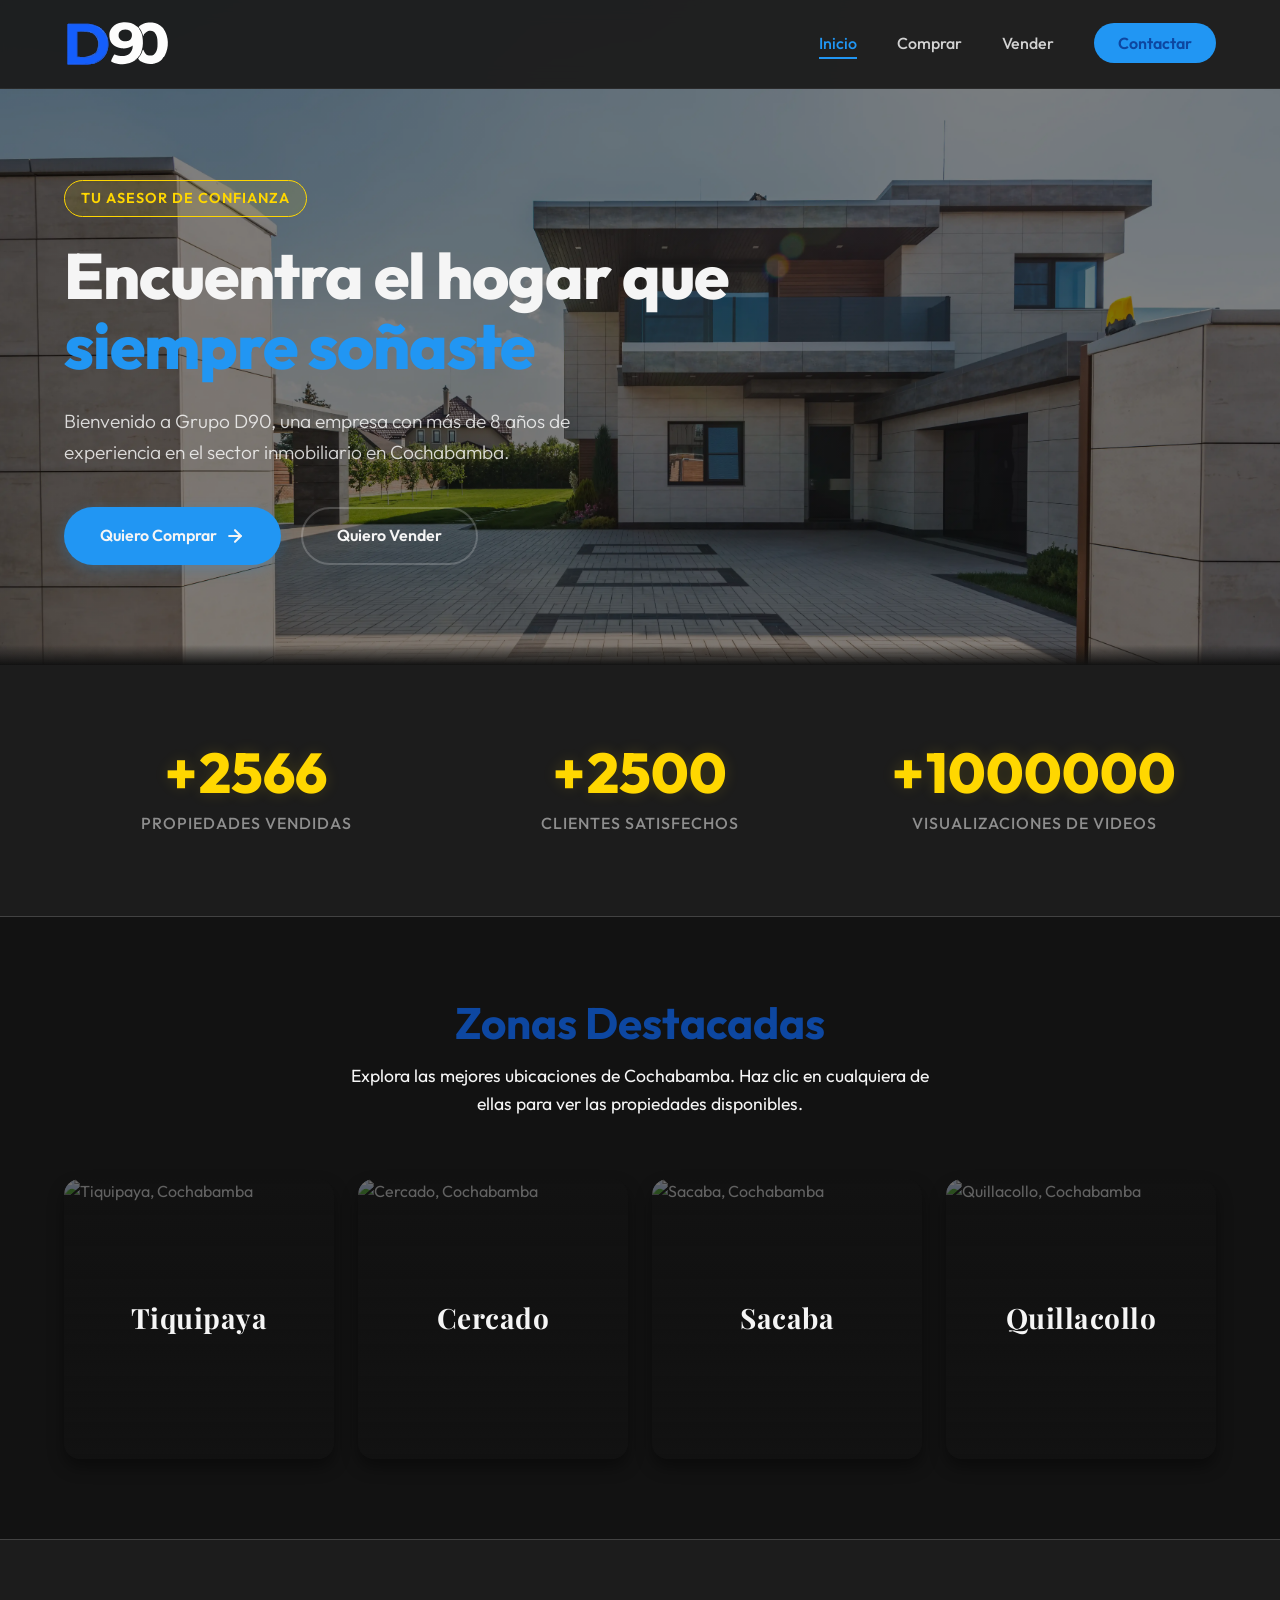
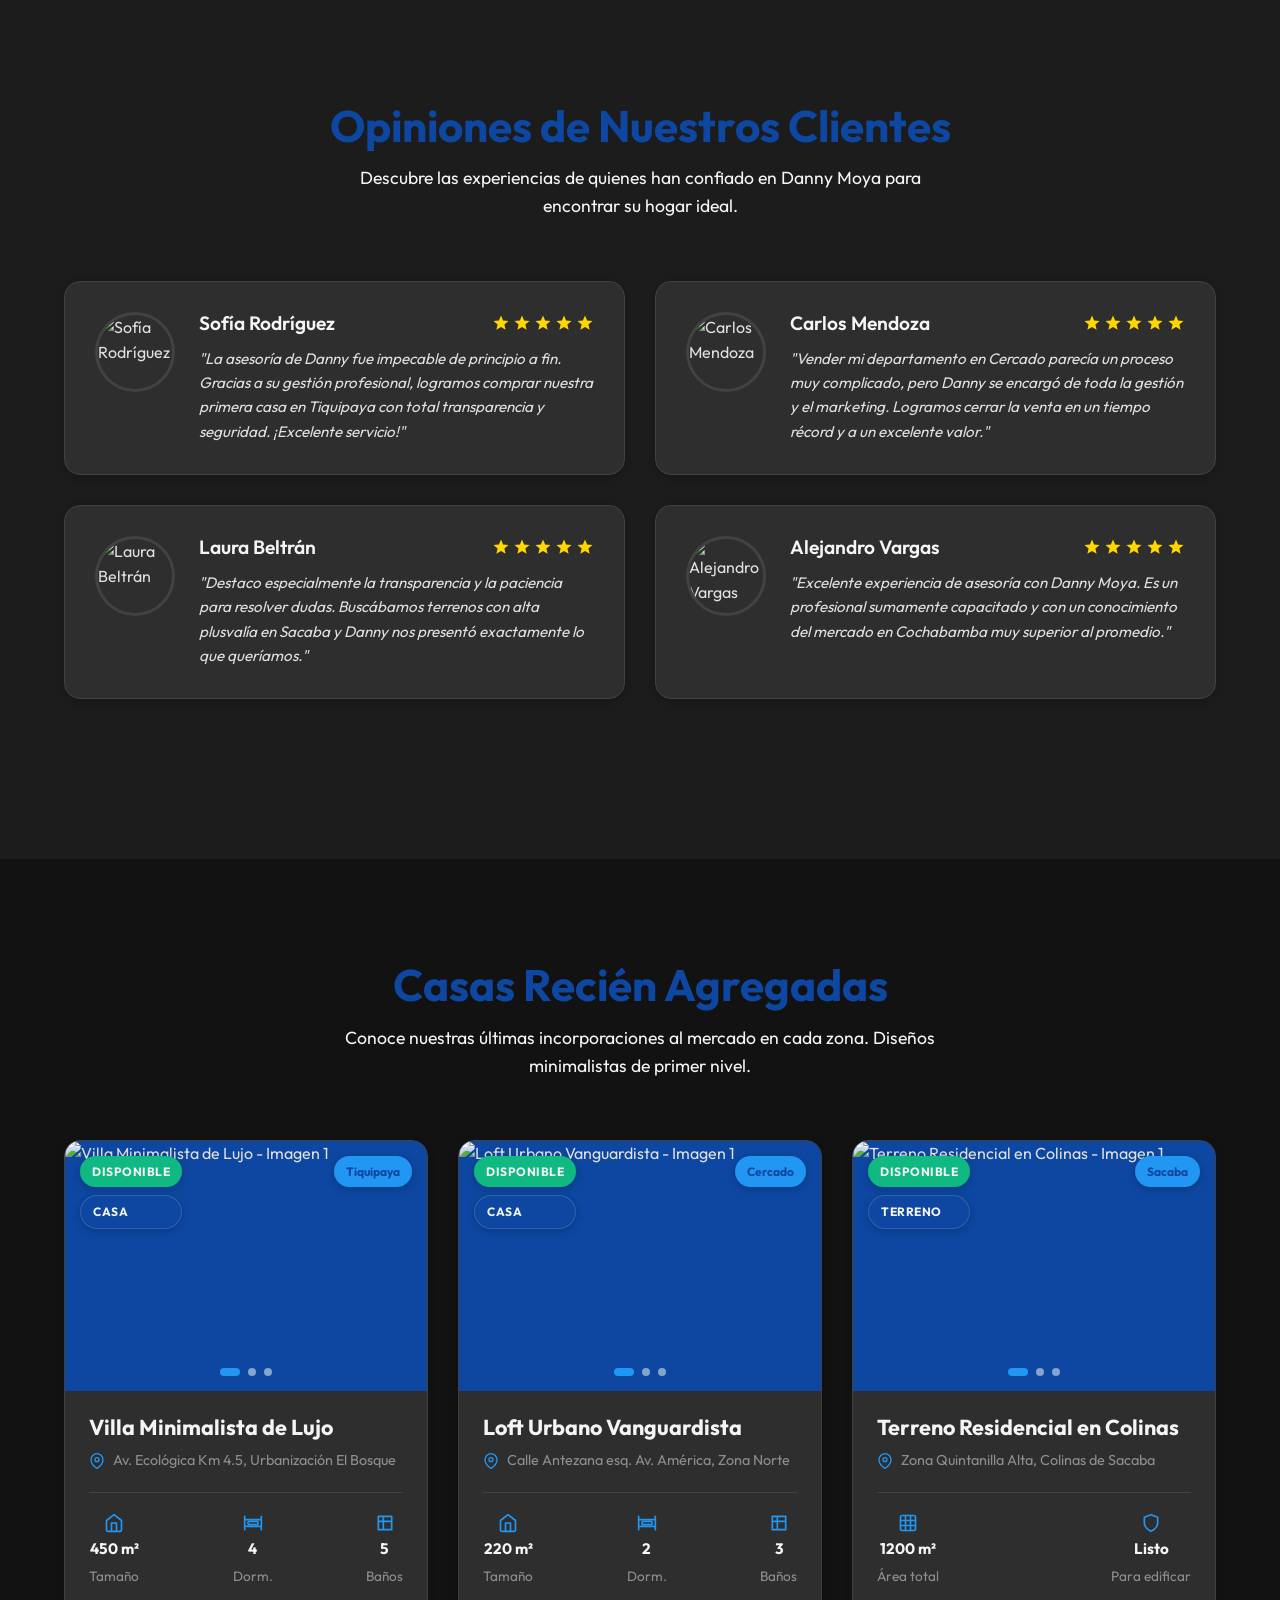
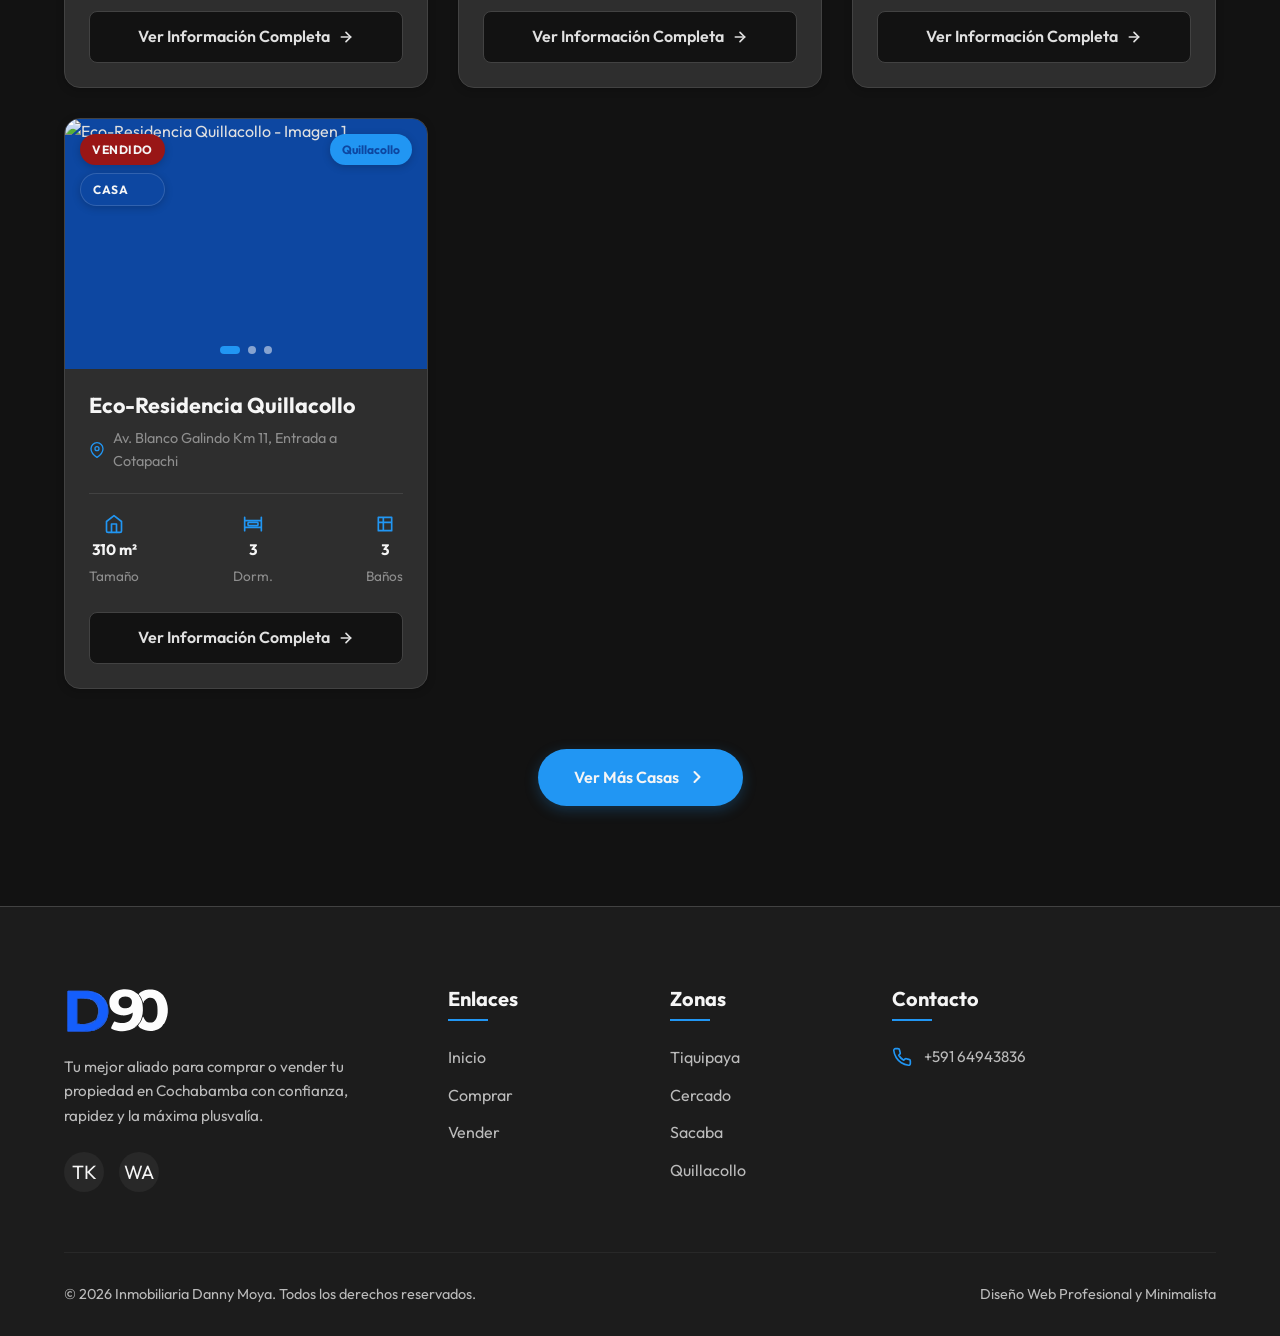
==== commit f25e4447: "logo y redireccion cambio de logo en encabezado y redireccionamiento de las redes sociales" ====
--- a/index.html
+++ b/index.html
@@ -5,6 +5,7 @@
   <meta charset="UTF-8">
   <meta name="viewport" content="width=device-width, initial-scale=1.0">
   <title>Danny Moya | Asesor Inmobiliario Premium</title>
+  <link rel="icon" href="img/logoD90.svg">
 
   <!-- Metadatos SEO -->
   <meta name="description"
@@ -327,9 +328,9 @@
         <p class="footer-desc">Tu mejor aliado para comprar o vender tu propiedad en Cochabamba con confianza, rapidez y
           la máxima plusvalía.</p>
         <div class="social-links">
-          <a href="#" class="social-btn" id="social-fb">FB</a>
-          <a href="#" class="social-btn" id="social-ig">IG</a>
-          <a href="#" class="social-btn" id="social-wa">WA</a>
+          <!--<a href="#" class="social-btn" id="social-fb">FB</a>-->
+          <a href="https://www.tiktok.com/@propiedadesdannymoya" class="social-btn" id="social-ig">TK</a>
+          <a href="https://wa.me/59164943836" class="social-btn" id="social-wa">WA</a>
         </div>
       </div>
 
@@ -362,9 +363,9 @@
                 d="M22 16.92v3a2 2 0 0 1-2.18 2 19.79 19.79 0 0 1-8.63-3.07 19.5 19.5 0 0 1-6-6 19.79 19.79 0 0 1-3.07-8.67A2 2 0 0 1 4.11 2h3a2 2 0 0 1 2 1.72 12.84 12.84 0 0 0 .7 2.81 2 2 0 0 1-.45 2.11L8.09 9.91a16 16 0 0 0 6 6l1.27-1.27a2 2 0 0 1 2.11-.45 12.84 12.84 0 0 0 2.81.7A2 2 0 0 1 22 16.92z">
               </path>
             </svg>
-            <span>+591 700 00000</span>
-          </div>
-          <div class="footer-contact-item">
+            <span>+591 64943836</span>
+          </div>
+          <!--<div class="footer-contact-item">
             <svg viewBox="0 0 24 24" stroke="currentColor" stroke-width="2" fill="none" stroke-linecap="round"
               stroke-linejoin="round">
               <path d="M4 4h16c1.1 0 2 .9 2 2v12c0 1.1-.9 2-2 2H4c-1.1 0-2-.9-2-2V6c0-1.1.9-2 2-2z"></path>
@@ -379,7 +380,7 @@
               <circle cx="12" cy="10" r="3"></circle>
             </svg>
             <span>Av. América #123, Cochabamba</span>
-          </div>
+          </div>-->
         </div>
       </div>
     </div>
--- a/css/style.css
+++ b/css/style.css
@@ -2090,7 +2090,8 @@
 .v-carousel-section {
   position: relative;
   overflow: hidden;
-  padding: 40px 0 60px;
+  padding: 0 0 60px;
+  margin-top: -100px;
 }
 
 .v-carousel-wrapper {
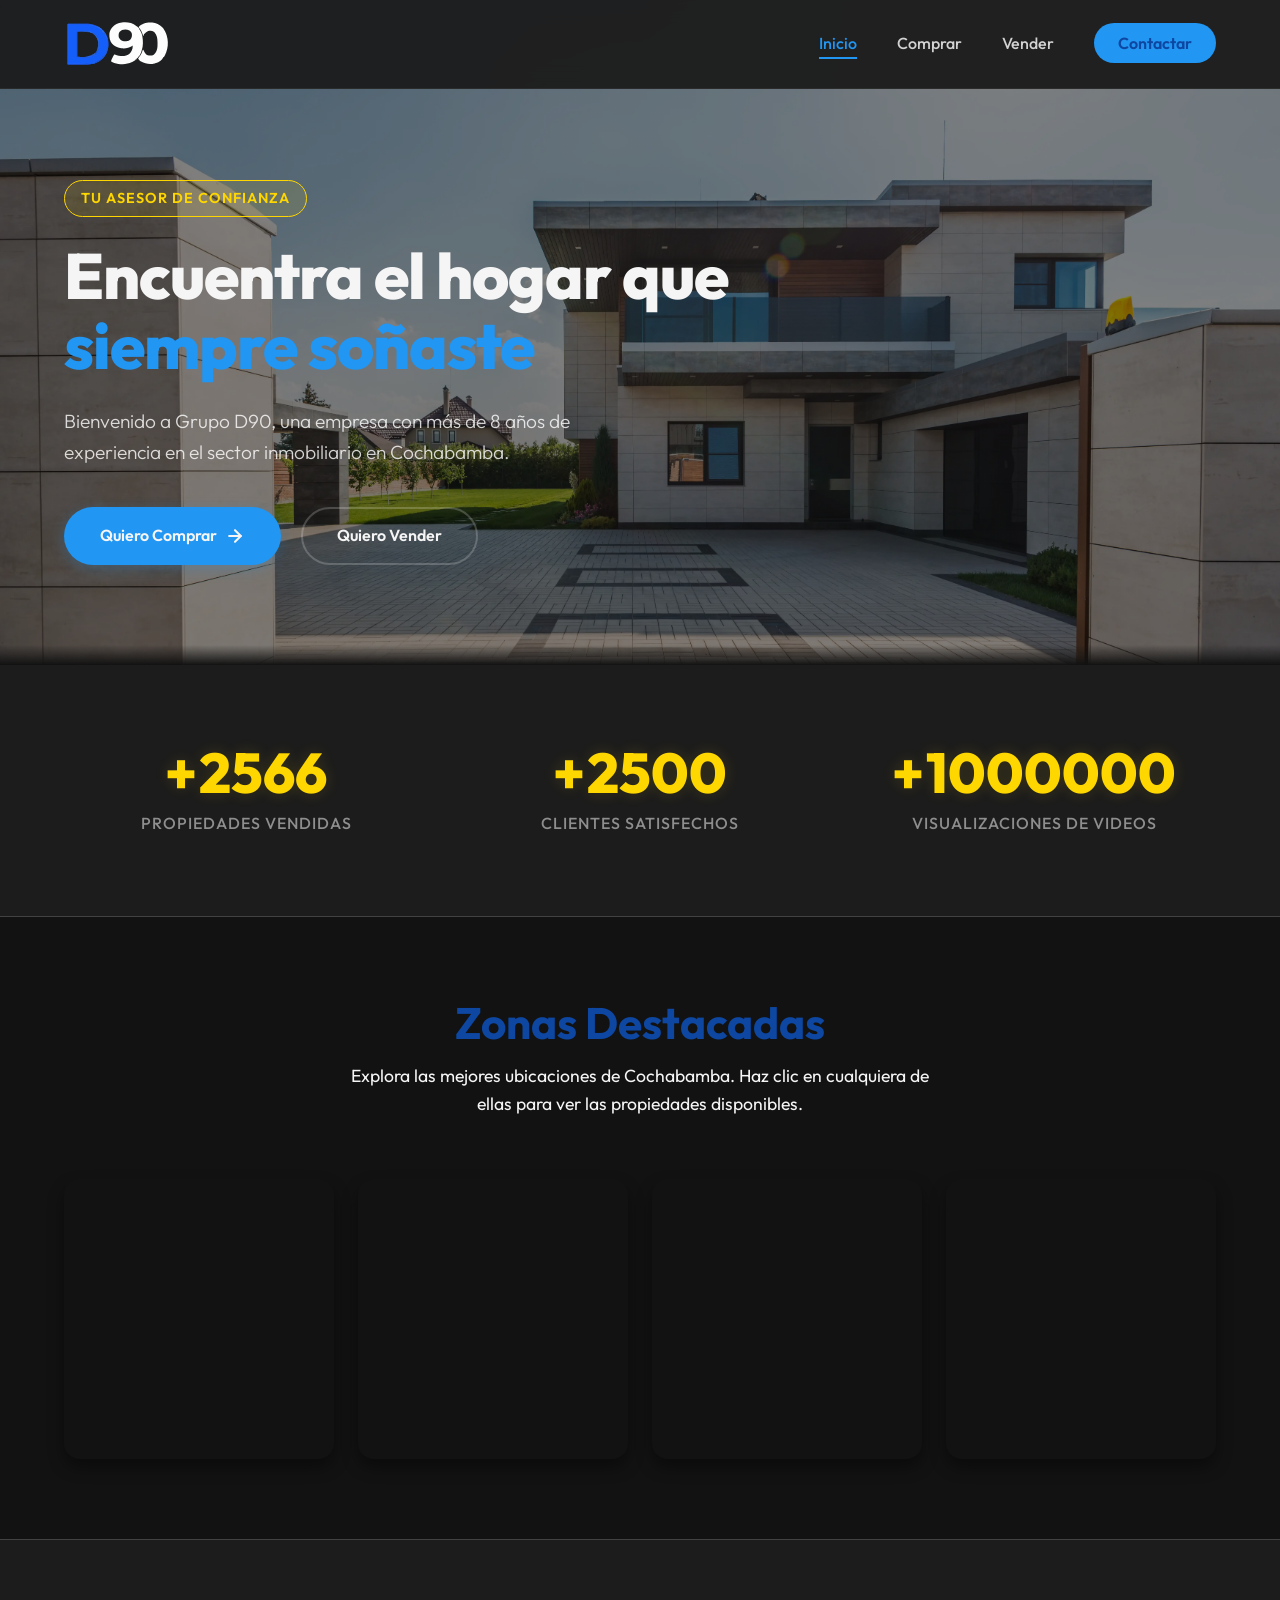
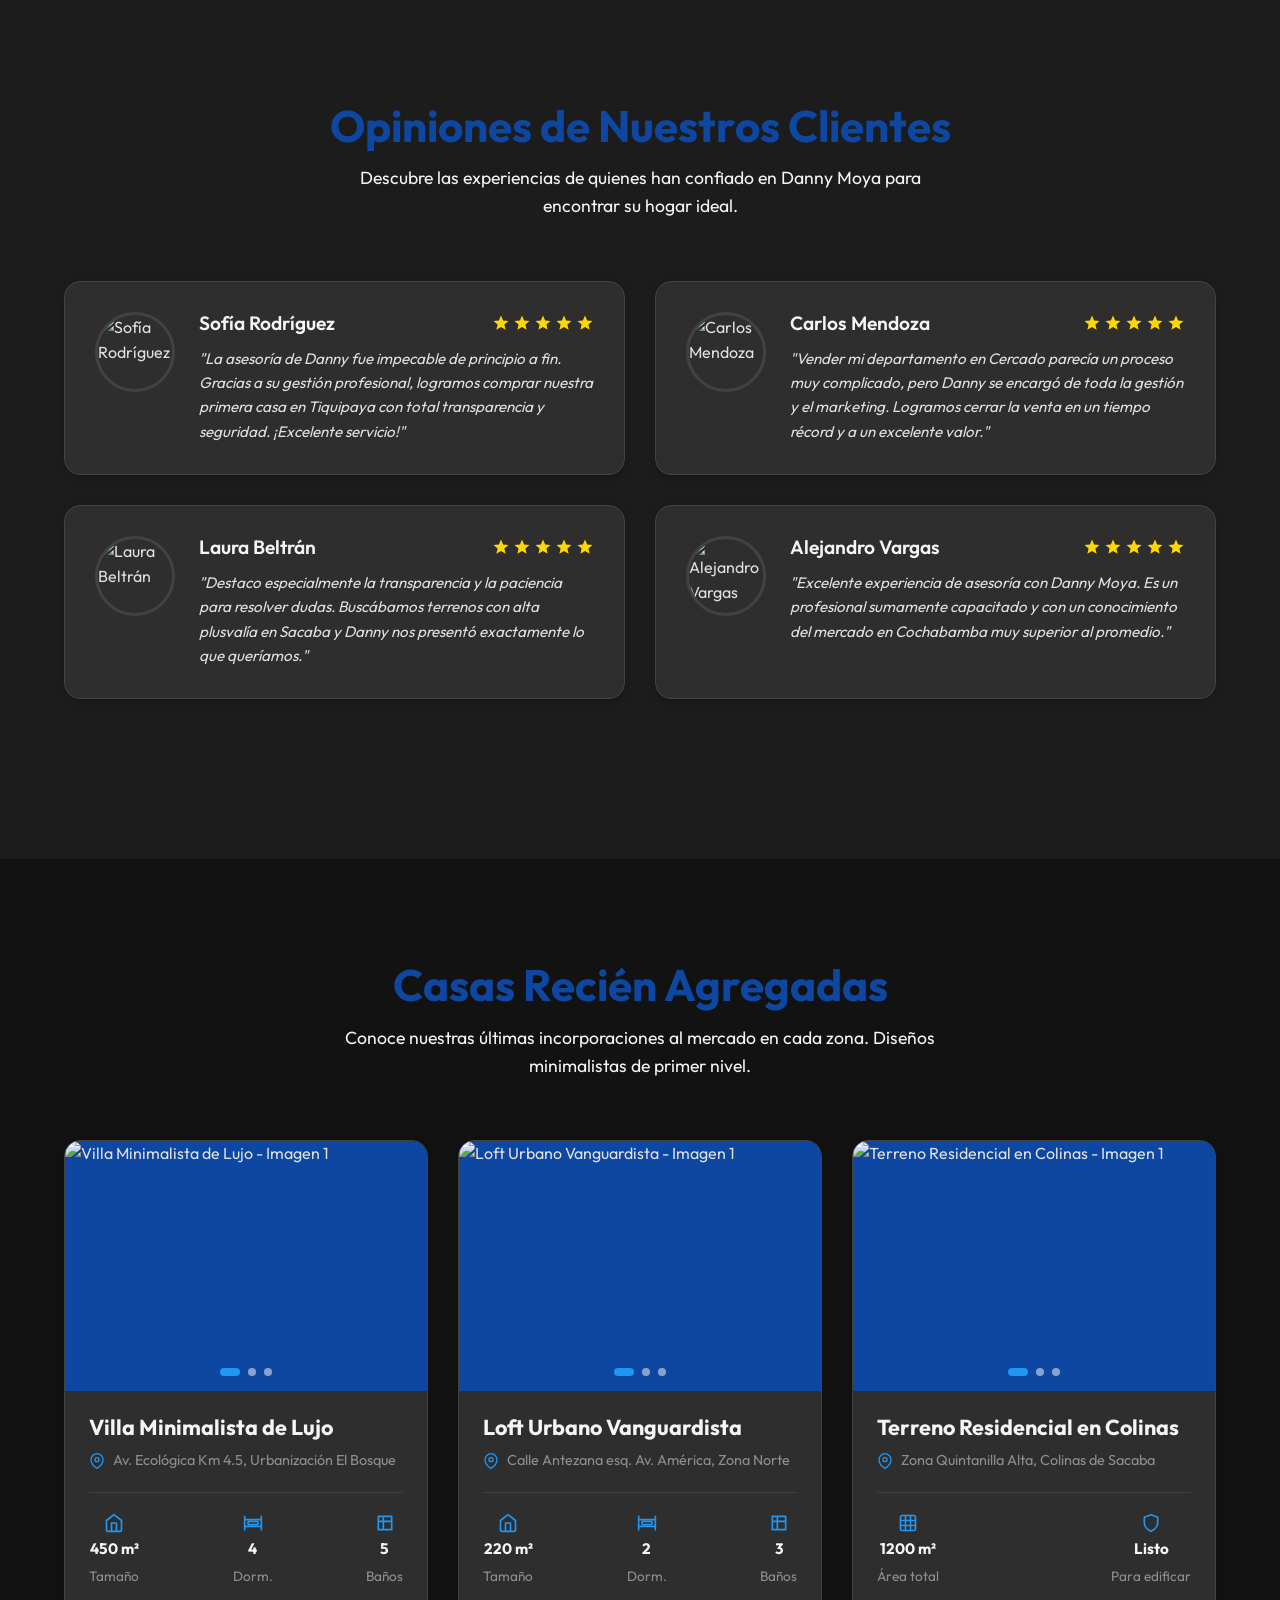
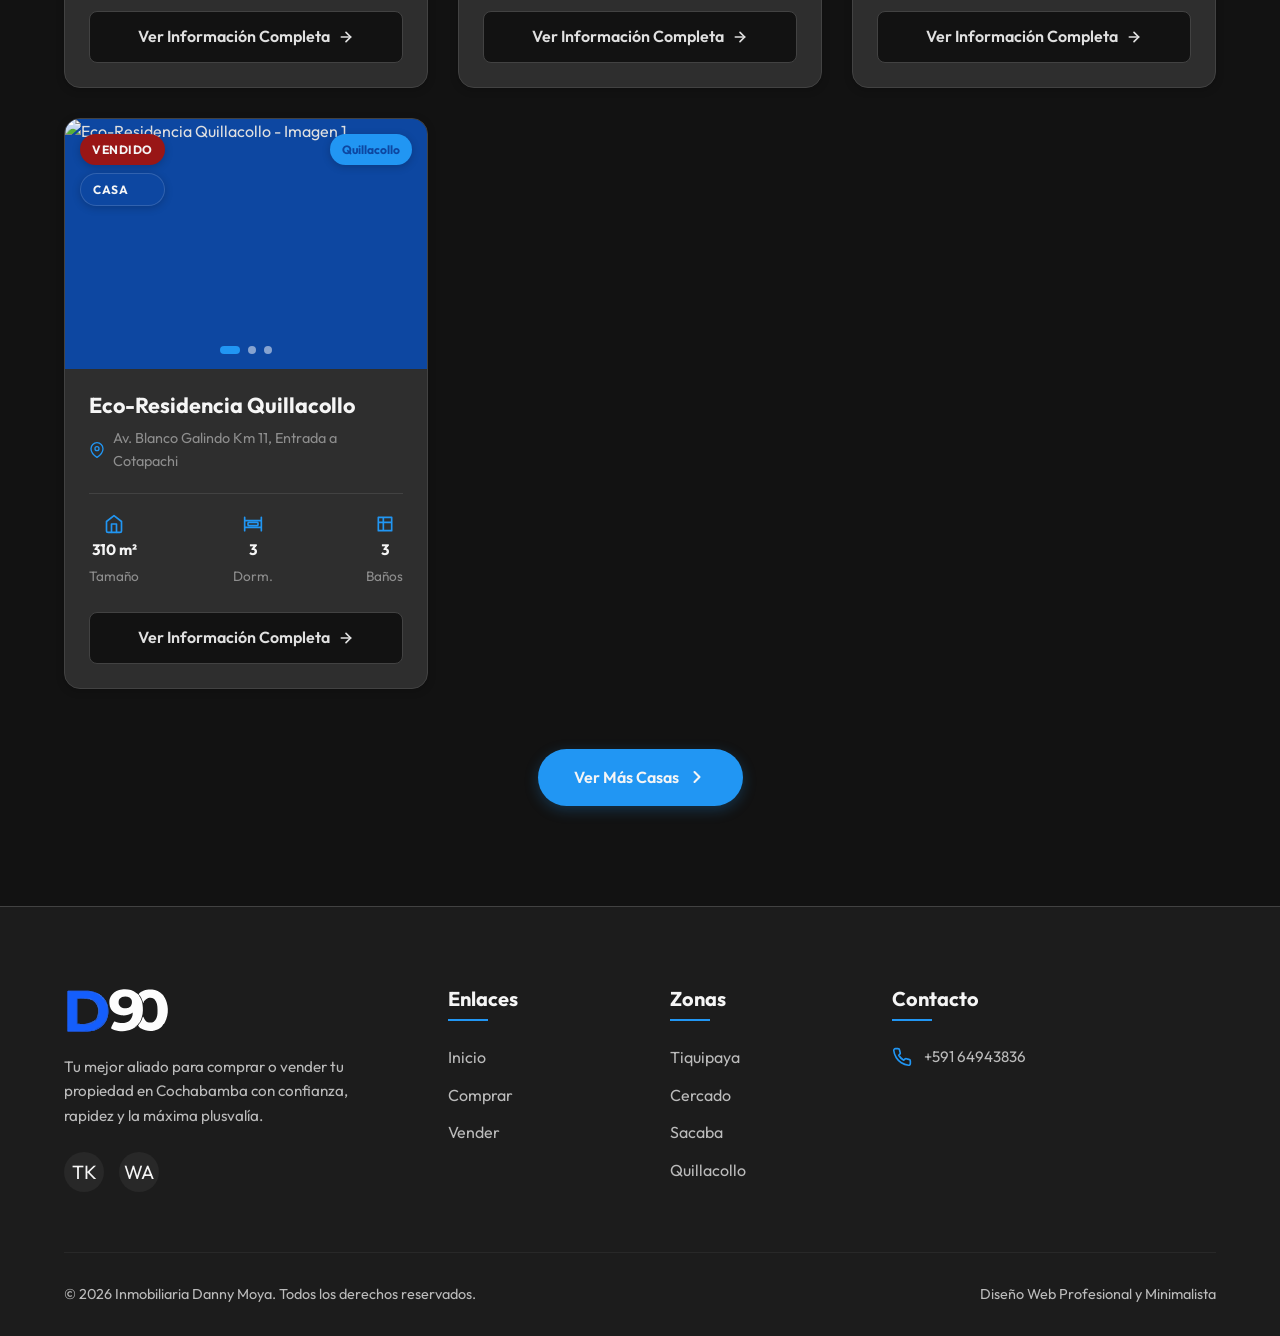
==== commit f5400b69: "cambio en formularios cambio en la funcionalidad de los formularios para que sea a whatsapp" ====
--- a/index.html
+++ b/index.html
@@ -329,8 +329,9 @@
           la máxima plusvalía.</p>
         <div class="social-links">
           <!--<a href="#" class="social-btn" id="social-fb">FB</a>-->
-          <a href="https://www.tiktok.com/@propiedadesdannymoya" class="social-btn" id="social-ig">TK</a>
-          <a href="https://wa.me/59164943836" class="social-btn" id="social-wa">WA</a>
+          <a href="https://www.tiktok.com/@propiedadesdannymoya" target="_blank" class="social-btn"
+            id="social-ig">TK</a>
+          <a href="https://wa.me/59164943836" target="_blank" class="social-btn" id="social-wa">WA</a>
         </div>
       </div>
 
--- a/css/style.css
+++ b/css/style.css
@@ -1241,9 +1241,20 @@
   color: var(--text-light);
 }
 
+.form-group>input {
+  color: var(--text-light);
+}
 
 .form-group-full {
   grid-column: span 2;
+}
+
+.form-group-full>input {
+  color: var(--text-light);
+}
+
+.form-group-full>textarea {
+  color: var(--text-light);
 }
 
 .sell-form-wrapper label {
@@ -1519,6 +1530,13 @@
   width: 100%;
   height: 100%;
   object-fit: cover;
+}
+
+.agent-card-sidebar .text-info-lateral {
+  color: var(--primary-color);
+  text-align: center;
+  margin-bottom: 15px;
+  margin-top: 10px;
 }
 
 .agent-card-sidebar h3 {
